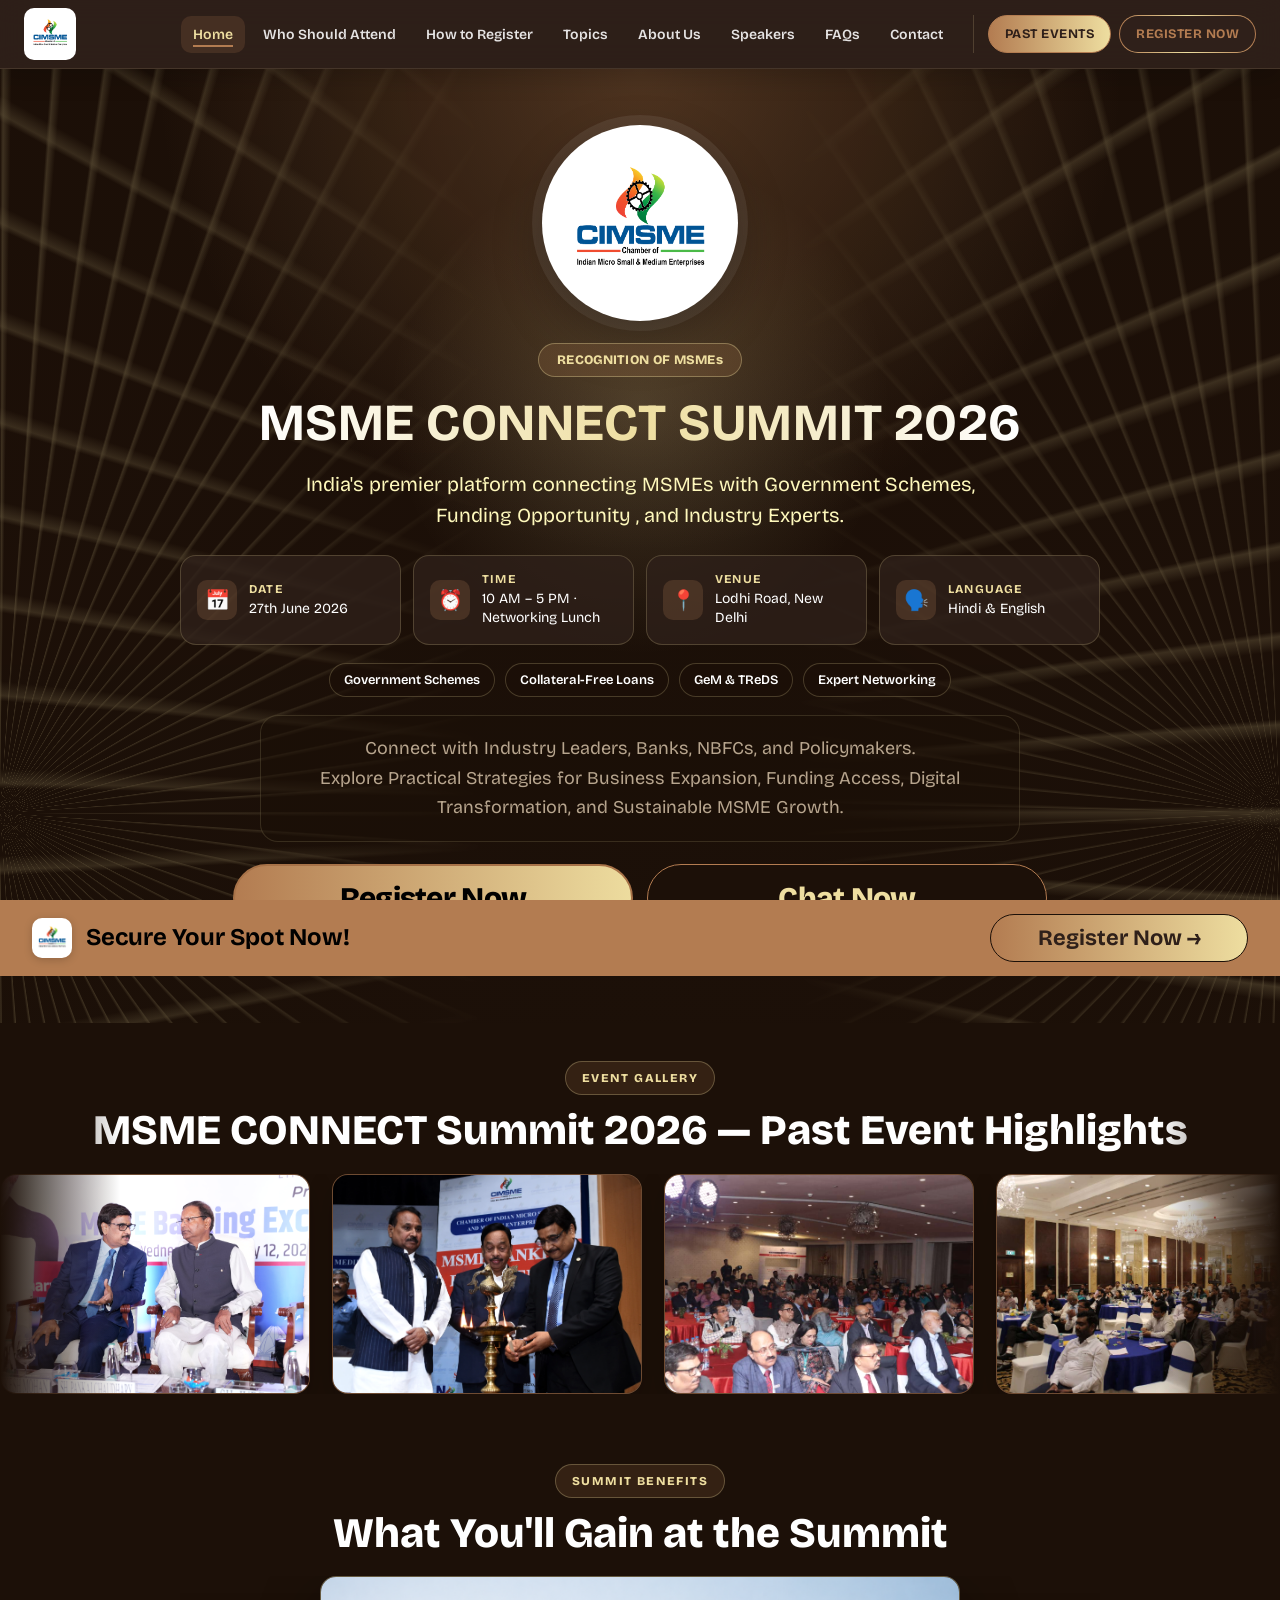
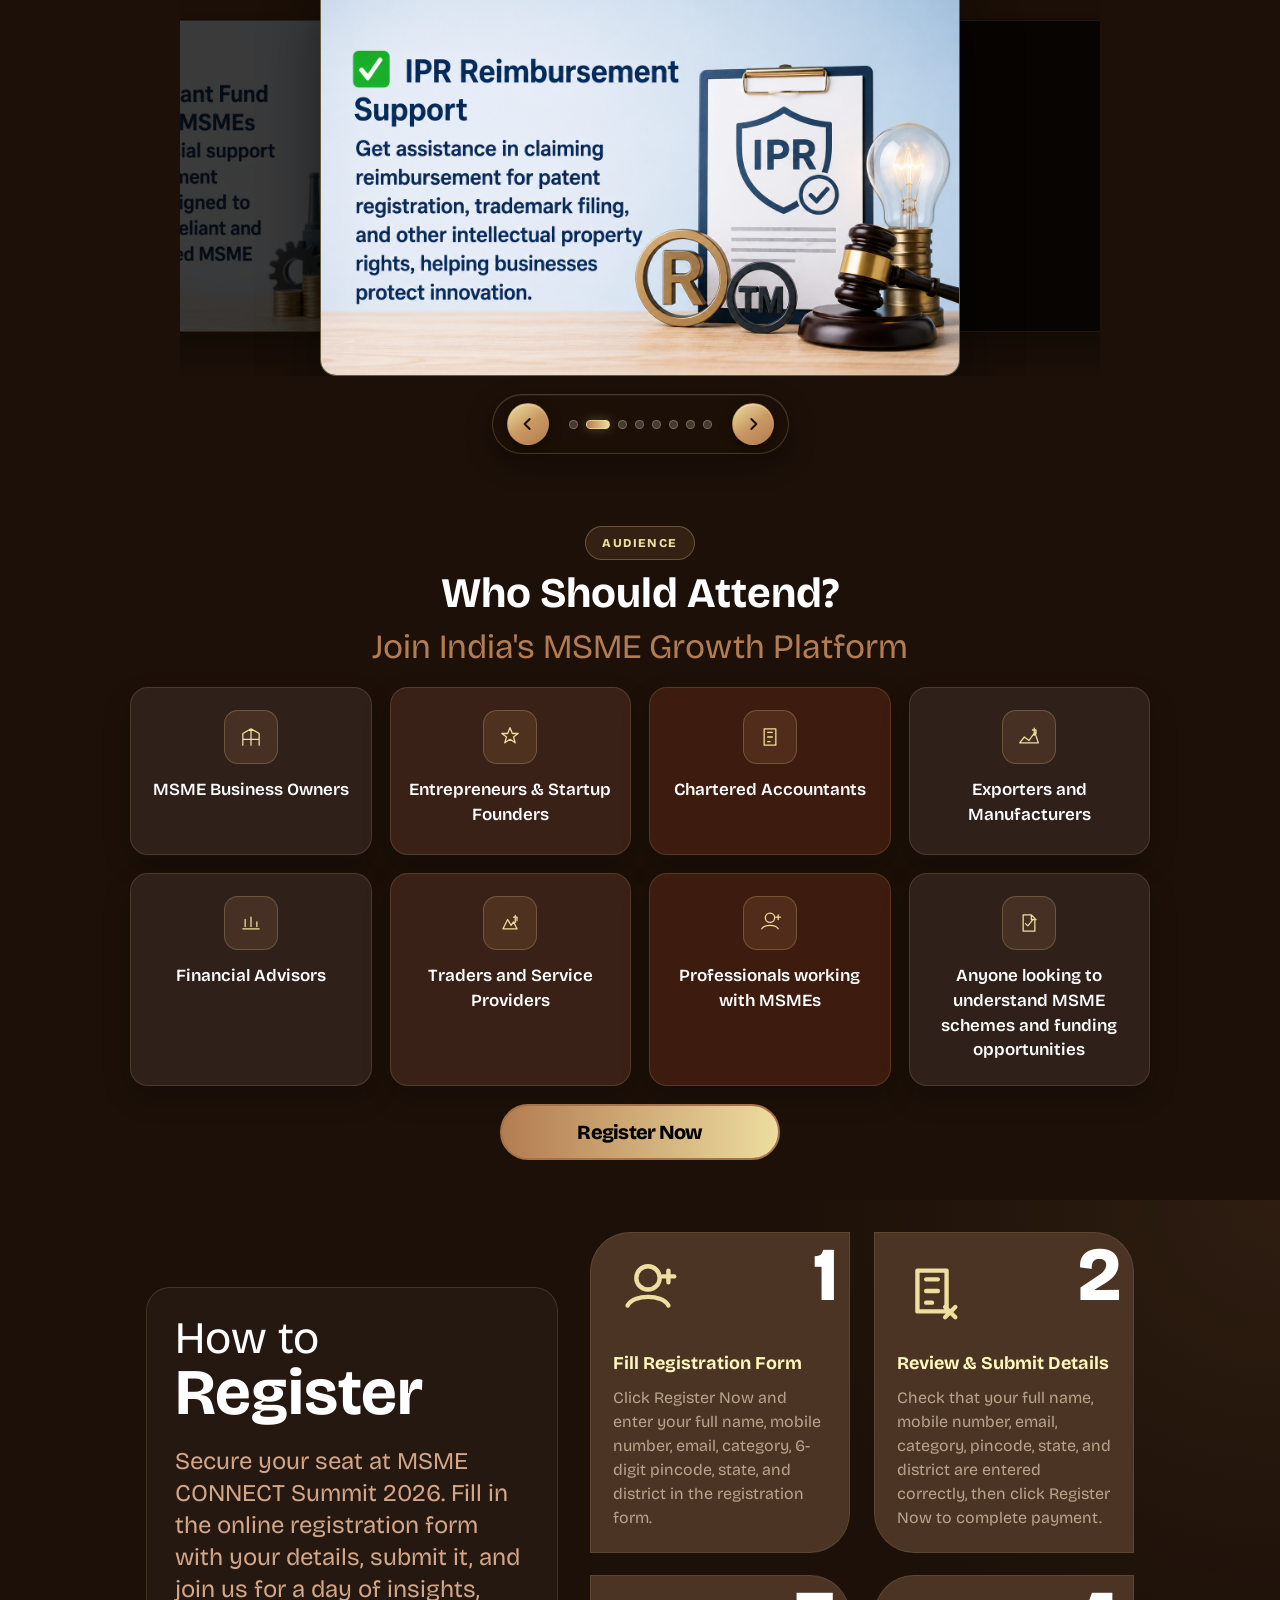
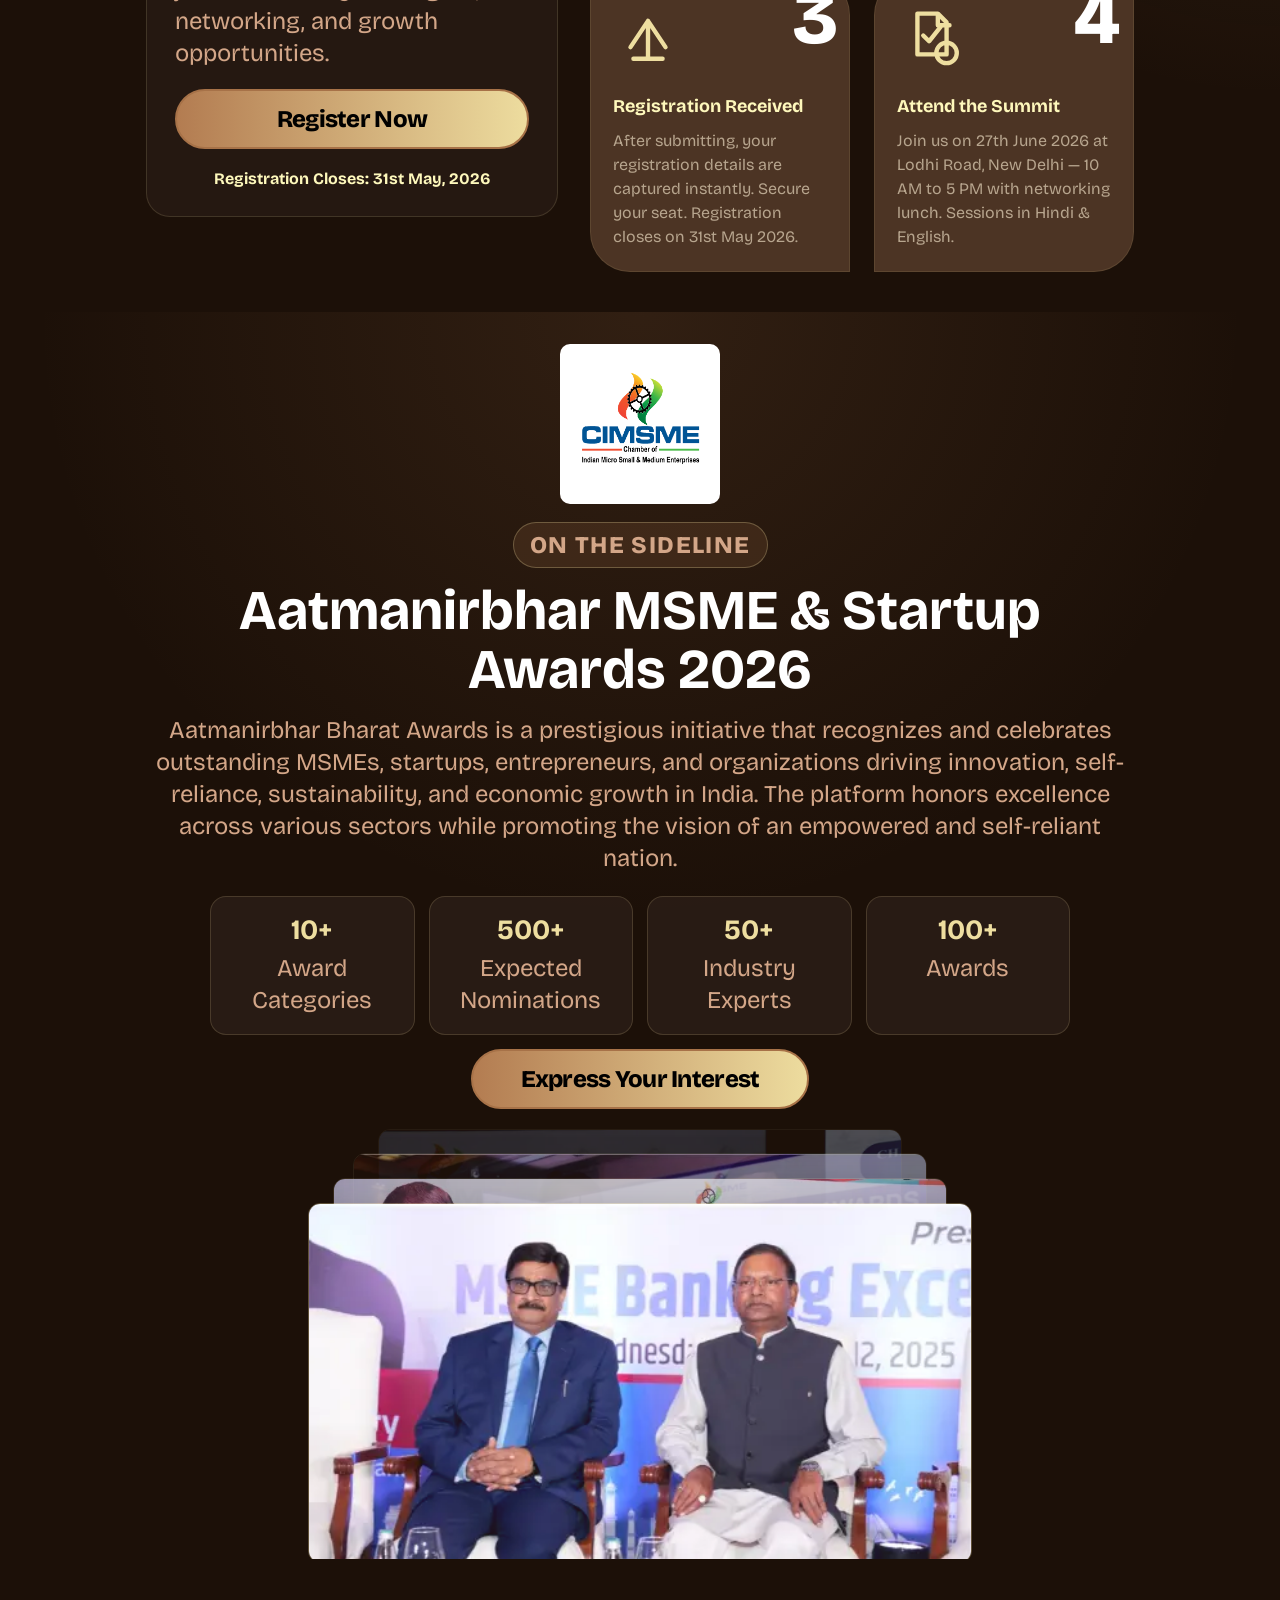
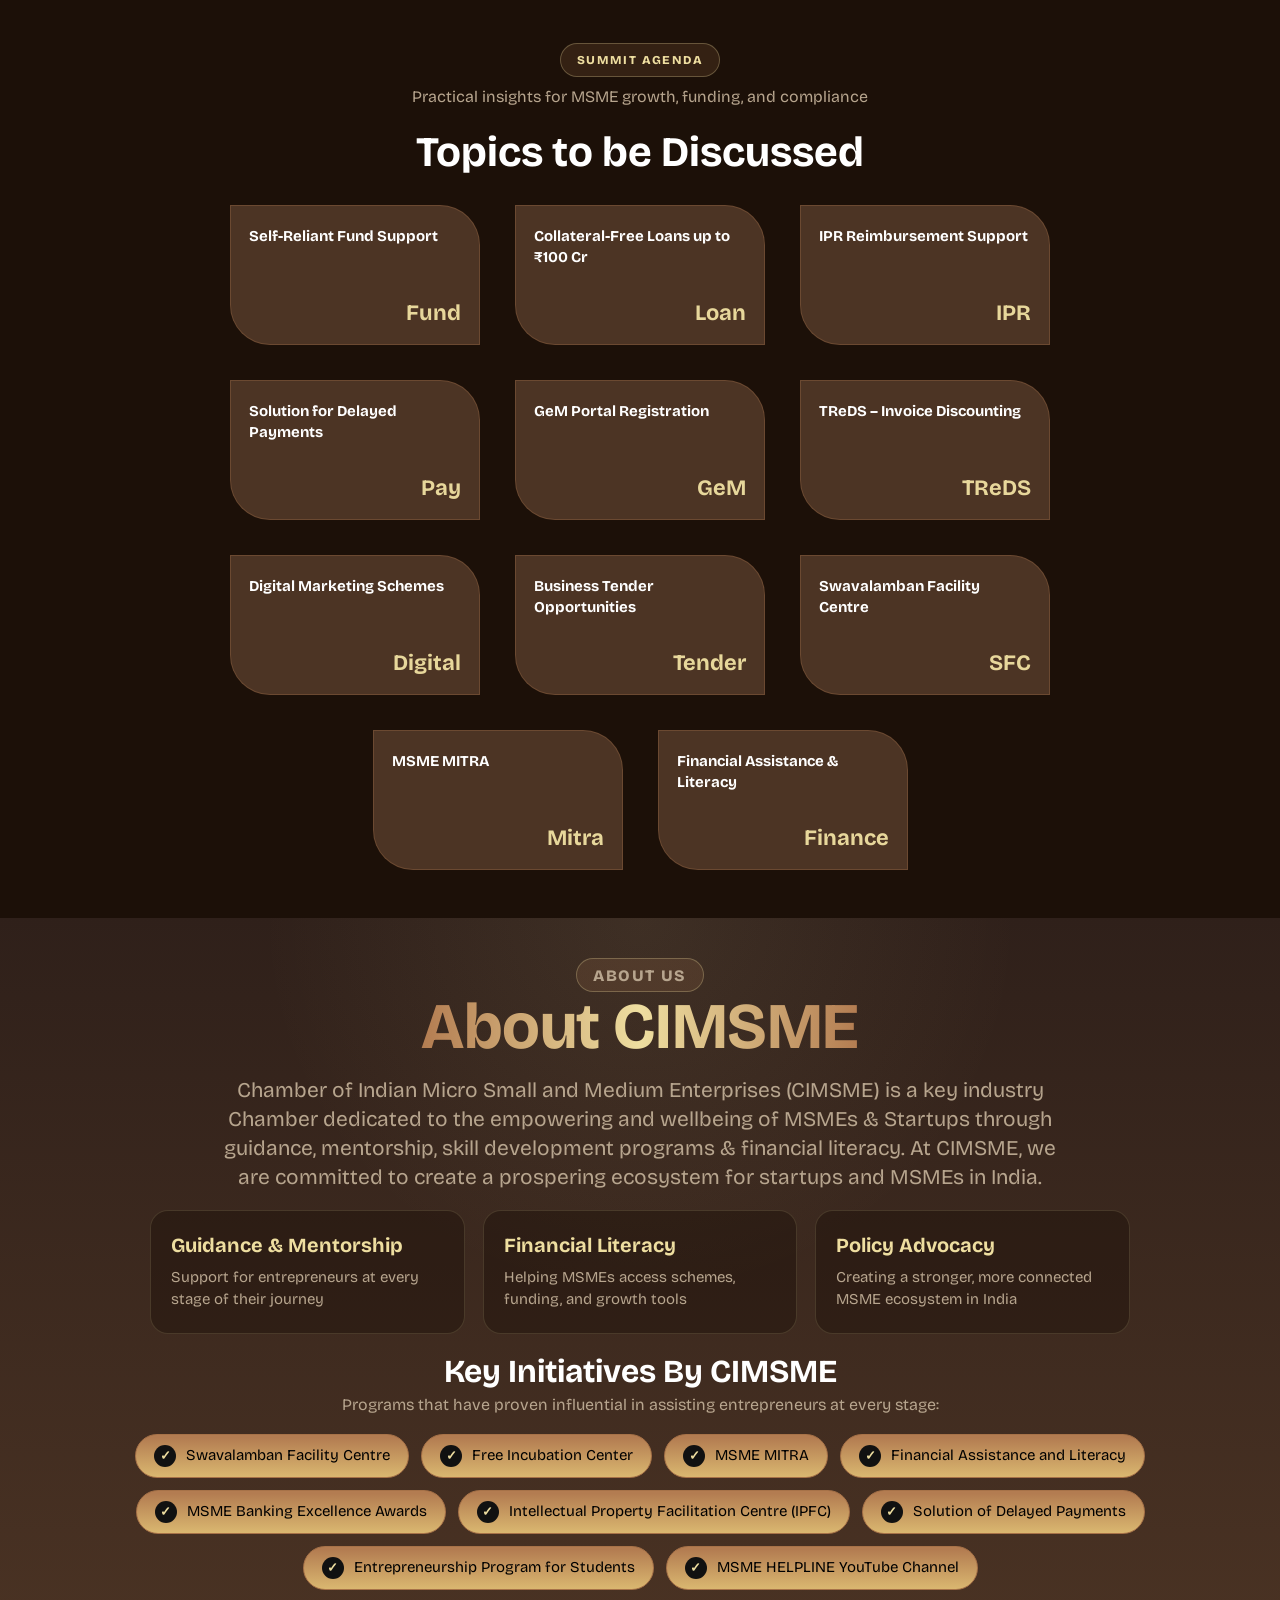
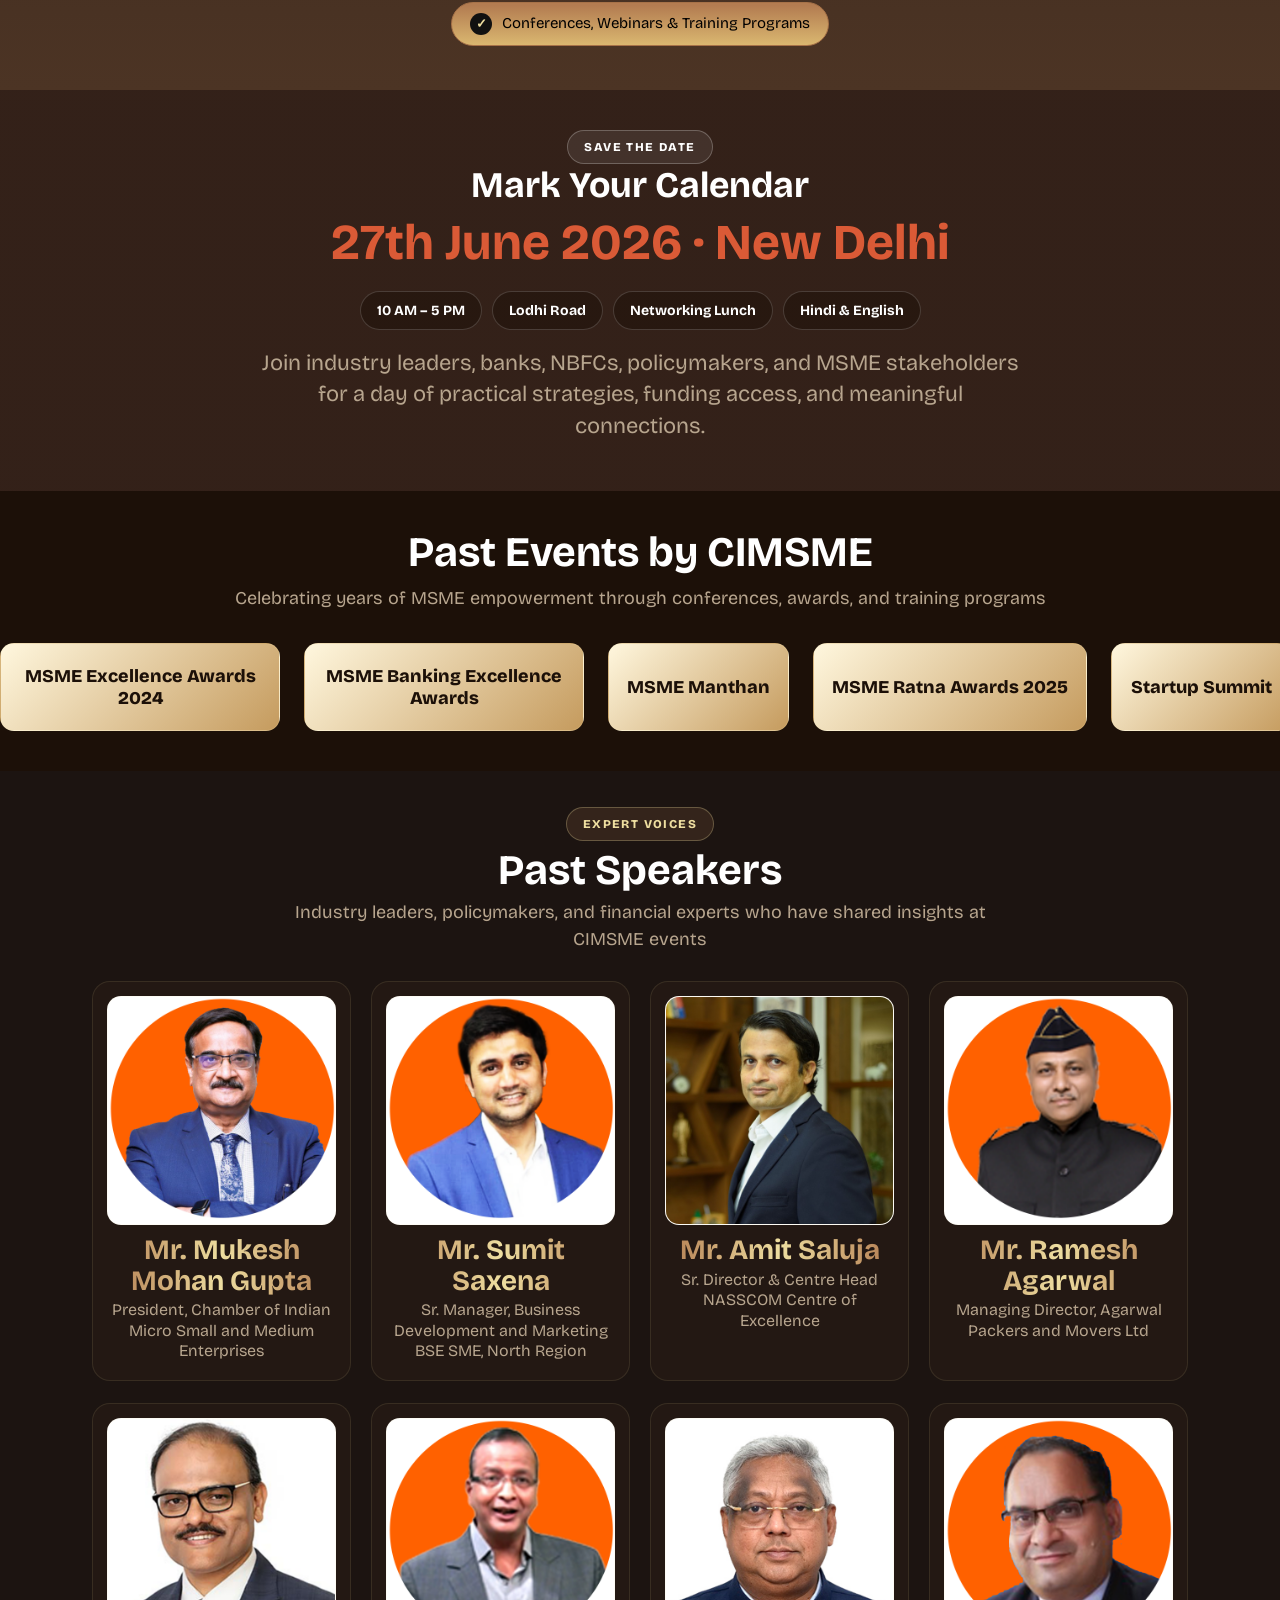
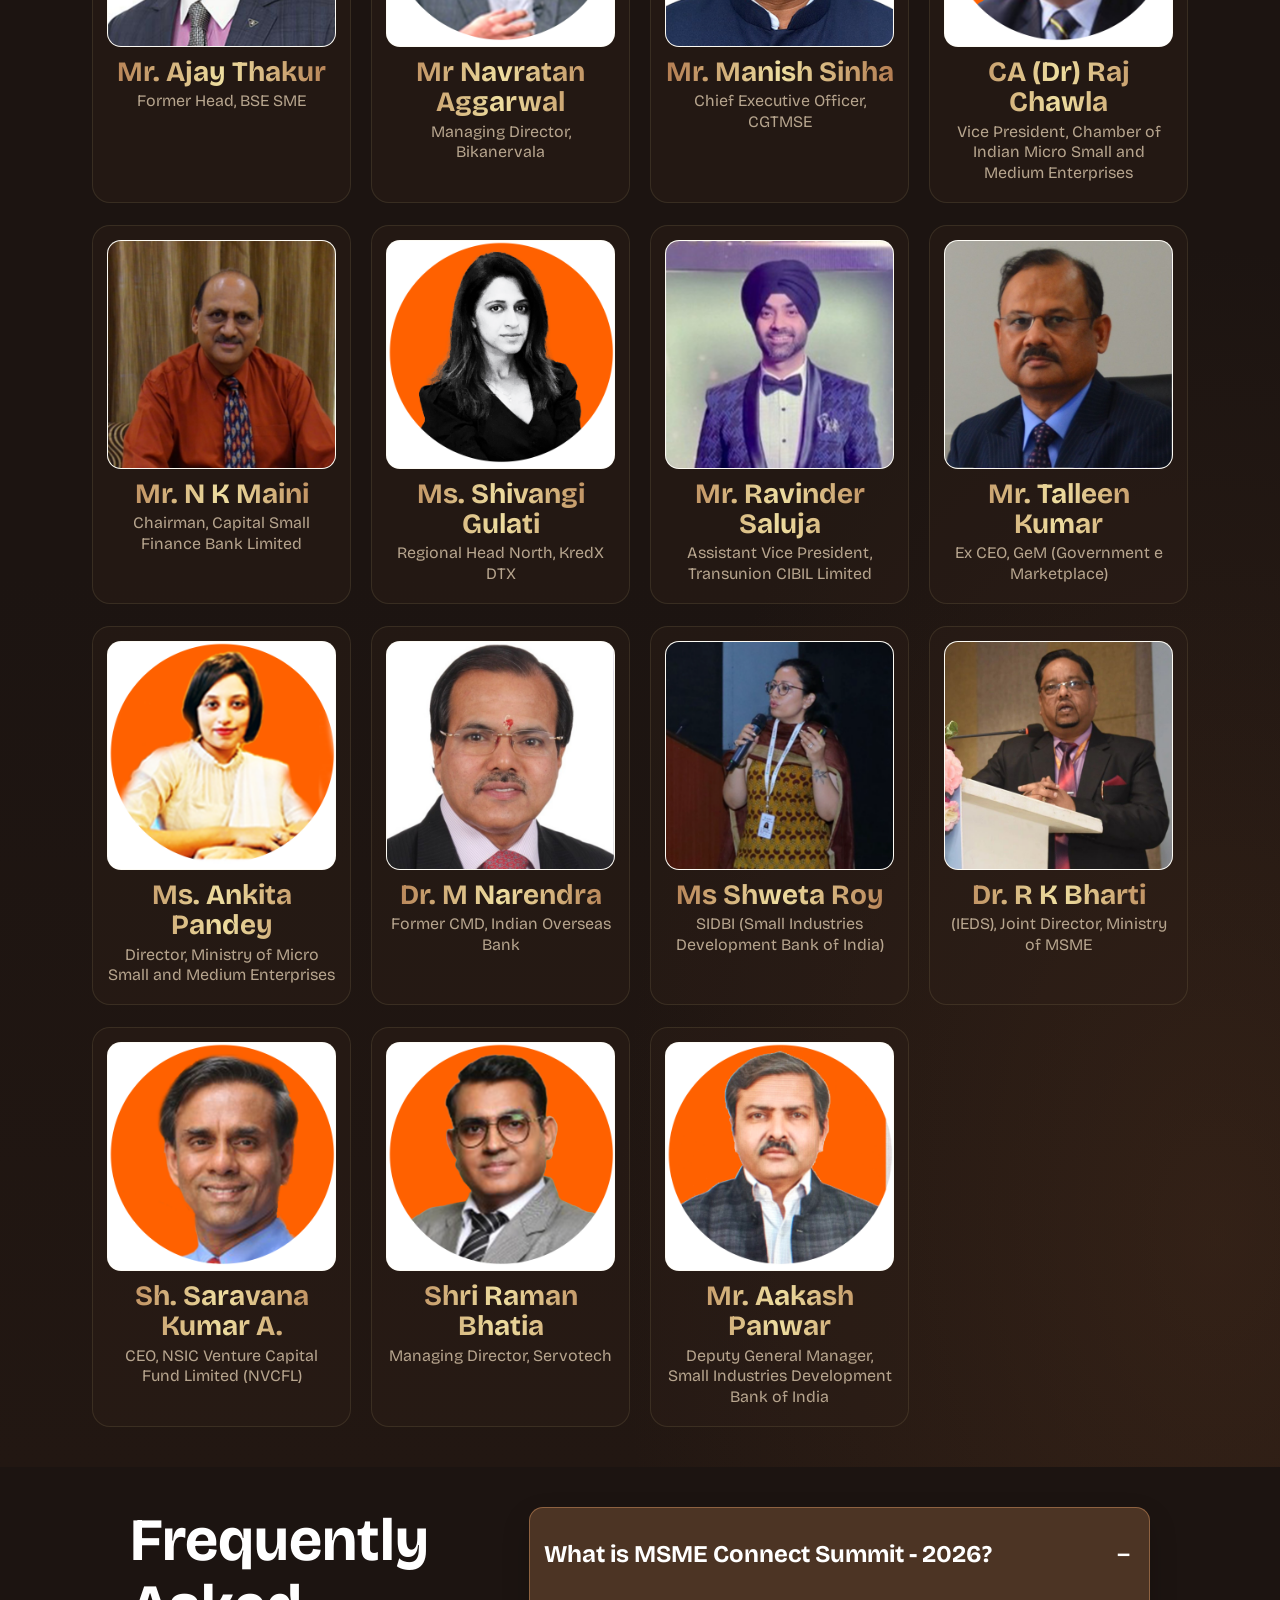
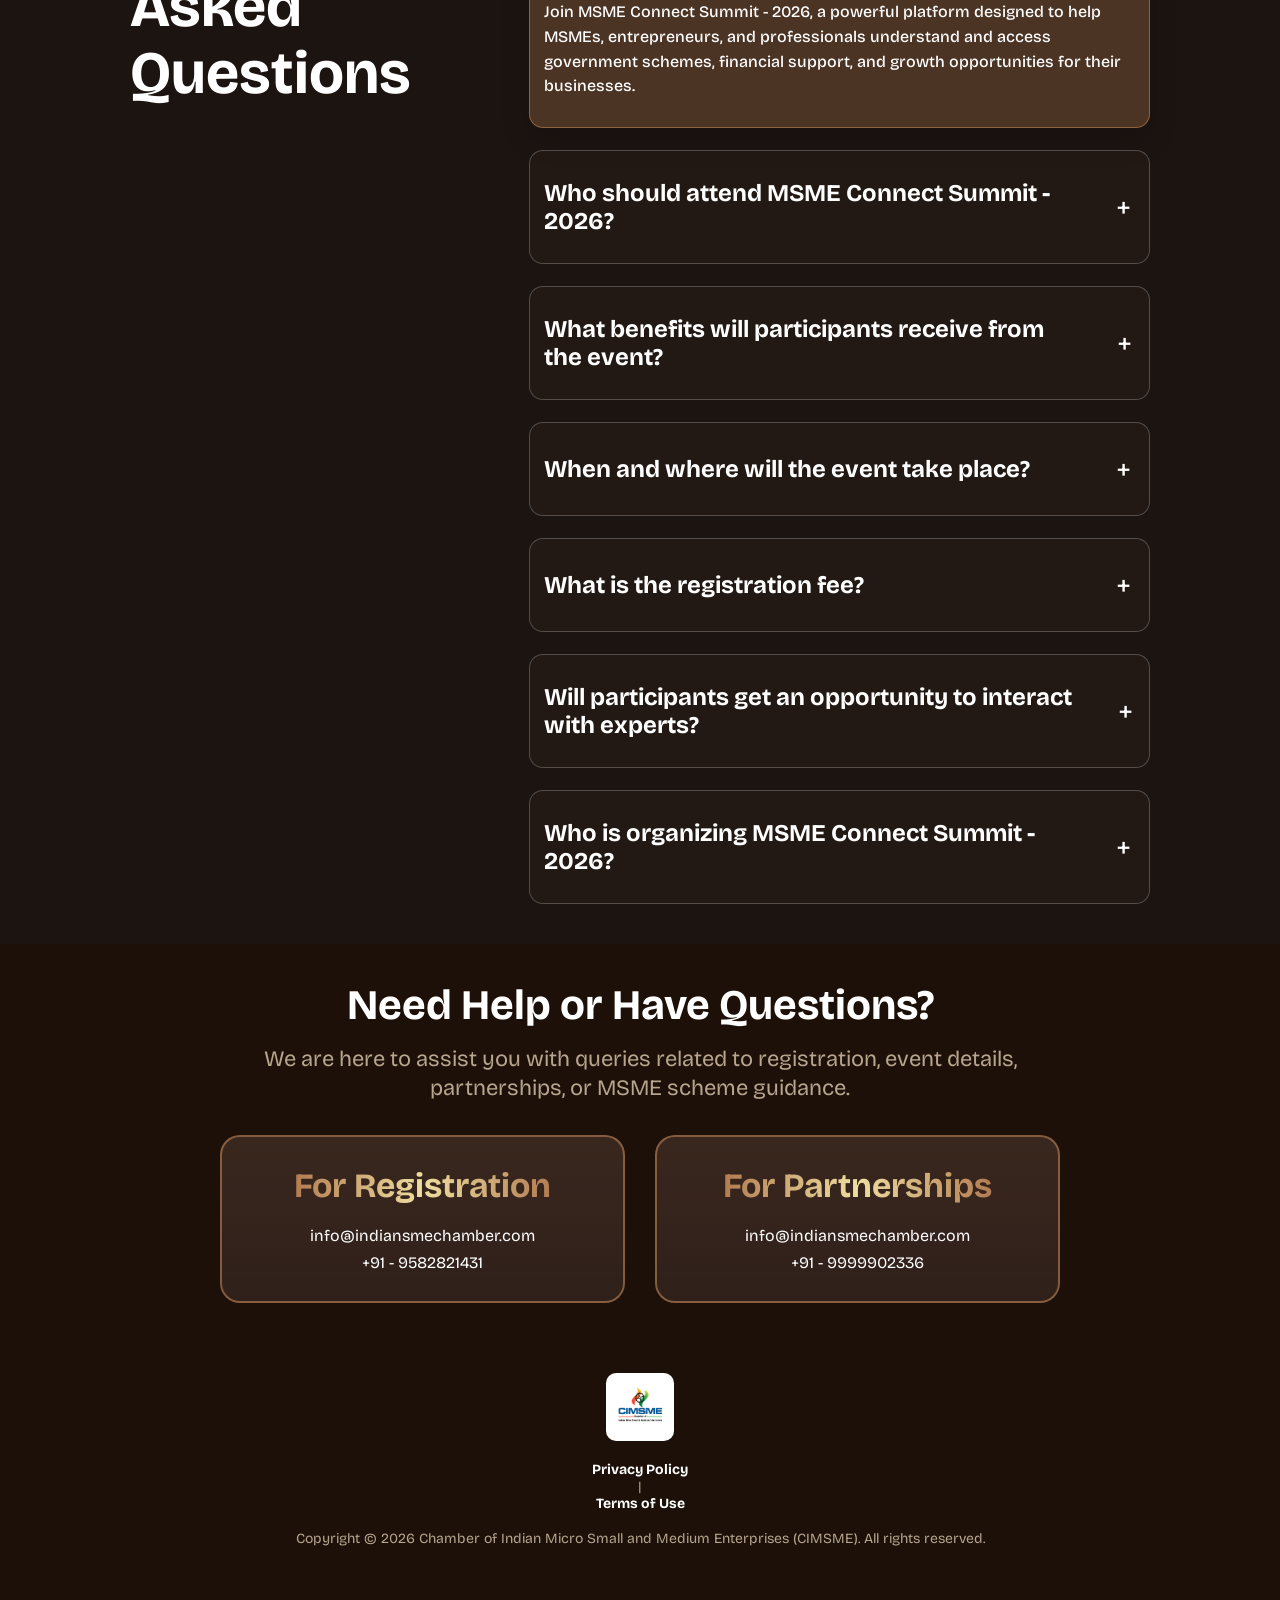
==== index.html @ b37664a3 "Initial commit" ====
<!doctype html>
<html lang="en">
  <head>
    <meta charset="UTF-8" />
    <meta name="viewport" content="width=device-width, initial-scale=1.0, viewport-fit=cover" />
    <title>MSME CONNECT Summit 2026</title>
    <meta
      name="description"
      content="Join MSME CONNECT Summit 2026 — a platform empowering MSMEs, entrepreneurs, and professionals with government schemes, financial opportunities, and business growth solutions."
    />
    <link rel="preconnect" href="https://fonts.googleapis.com" />
    <link rel="preconnect" href="https://fonts.gstatic.com" crossorigin />
    <link
      href="https://fonts.googleapis.com/css2?family=Bricolage+Grotesque:opsz,wght@12..96,200..800&display=swap"
      rel="stylesheet"
    />
    <link rel="stylesheet" href="styles.css" />
    <link rel="icon" href="images/logo.png" type="image/png" />
  </head>
  <body>
    <h1 class="sr-only">MSME CONNECT Summit 2026</h1>

    <nav class="site-nav" aria-label="Primary navigation">
      <div class="nav-inner">
        <a class="nav-brand" href="#home" aria-label="CIMSME home">
          <img src="images/logo.png" alt="CIMSME" class="site-logo site-logo--nav" width="140" height="48" />
          
        </a>

        <div class="nav-right">
          <div class="nav-links" aria-label="Page sections">
            <a class="nav-link active" href="#home">Home</a>
            <a class="nav-link" href="#nominate-now">Who Should Attend</a>
            <a class="nav-link" href="#how-to-nominate">How to Register</a>
            <a class="nav-link" href="#award-categories">Topics</a>
            <a class="nav-link" href="#evaluation-process">About Us</a>
            <a class="nav-link" href="#speakers">Speakers</a>
            <a class="nav-link" href="#faqs">FAQs</a>
            <a class="nav-link" href="#contact">Contact</a>
          </div>

          <div class="nav-actions">
            <a class="nav-pill nav-pill-filled" href="#event-gallery">Past Events</a>
            <button class="nav-pill nav-pill-outline" data-modal="nomination">Register Now</button>
          </div>
        </div>

        <button class="menu-toggle" type="button" aria-label="Open menu" aria-expanded="false" aria-controls="mobile-panel">
          <span></span>
          <span></span>
          <span></span>
        </button>
      </div>
    </nav>

    <div class="nav-overlay" id="nav-overlay" aria-hidden="true"></div>

    <aside class="mobile-panel" id="mobile-panel" aria-hidden="true" aria-label="Mobile navigation">
      <div class="mobile-panel-head">
        <span class="mobile-panel-title">Menu</span>
        <button class="mobile-panel-close" type="button" aria-label="Close menu">×</button>
      </div>
      <div class="mobile-panel-links">
        <a class="nav-link active" href="#home">Home</a>
        <a class="nav-link" href="#nominate-now">Who Should Attend</a>
        <a class="nav-link" href="#how-to-nominate">How to Register</a>
        <a class="nav-link" href="#award-categories">Topics</a>
        <a class="nav-link" href="#evaluation-process">About Us</a>
        <a class="nav-link" href="#speakers">Speakers</a>
        <a class="nav-link" href="#faqs">FAQs</a>
        <a class="nav-link" href="#contact">Contact</a>
      </div>
      <div class="mobile-panel-actions">
        <a class="nav-pill nav-pill-filled" href="#event-gallery">Past Events</a>
        <button class="nav-pill nav-pill-outline" type="button" data-modal="nomination">Register Now</button>
      </div>
    </aside>

    <main>
      <section class="hero section-anchor" id="home">
        <div class="hero-bg" aria-hidden="true"></div>
        <div class="hero-rays" aria-hidden="true"></div>
        <div class="hero-glow" aria-hidden="true"></div>

        <div class="hero-inner">
          <div class="hero-logo-wrap">
            <div class="hero-logo-circle">
              <img
                src="images/logo.png"
                alt="CIMSME - Chamber of Indian Micro Small and Medium Enterprises"
                class="site-logo site-logo--hero"
                width="160"
                height="160"
              />
            </div>
          </div>

          <span class="hero-badge">RECOGNITION OF MSMEs</span>
          <h2 class="hero-title">MSME CONNECT Summit 2026</h2>
          <p class="hero-subtitle">
            India's premier platform connecting MSMEs with Government Schemes, Funding Opportunity , and Industry Experts.
          </p>

          <div class="hero-meta-grid">
            <article class="hero-meta-card" tabindex="0">
              <span class="meta-icon" aria-hidden="true">📅</span>
              <div>
                <strong>Date</strong>
                <span>27th June 2026</span>
              </div>
            </article>
            <article class="hero-meta-card" tabindex="0">
              <span class="meta-icon" aria-hidden="true">⏰</span>
              <div>
                <strong>Time</strong>
                <span>10 AM – 5 PM · Networking Lunch</span>
              </div>
            </article>
            <article class="hero-meta-card" tabindex="0">
              <span class="meta-icon" aria-hidden="true">📍</span>
              <div>
                <strong>Venue</strong>
                <span>Lodhi Road, New Delhi</span>
              </div>
            </article>
            <article class="hero-meta-card" tabindex="0">
              <span class="meta-icon" aria-hidden="true">🗣️</span>
              <div>
                <strong>Language</strong>
                <span>Hindi &amp; English</span>
              </div>
            </article>
          </div>

          <div class="hero-highlights" aria-label="Summit highlights">
            <span>Government Schemes</span>
            <span>Collateral-Free Loans</span>
            <span>GeM &amp; TReDS</span>
            <span>Expert Networking</span>
          </div>

          <div class="hero-copy reveal">
            <p>
              Connect with Industry Leaders, Banks, NBFCs, and Policymakers. 
              <br />
              Explore Practical Strategies for Business Expansion, Funding Access, Digital Transformation, and Sustainable MSME Growth.
            </p>
          </div>

          <div class="hero-actions">
            <button class="btn btn-primary btn-large" data-modal="nomination">Register Now</button>
            <a
              class="btn btn-secondary btn-large"
              href="https://wa.me/919582821431?text=Hello%2C%20I%20am%20interested%20in%20MSME%20CONNECT%20Summit%202026.%20Please%20share%20registration%20and%20event%20details%20with%20me."
              target="_blank"
              rel="noopener noreferrer"
            > Chat Now</a>
          </div>

          <p class="hero-fee-note">Registration Closes <strong>31st May 2026</strong></p>
        </div>
      </section>
      <section class="photo-section section-anchor" id="event-gallery" aria-labelledby="photos-title">
        <div class="section-intro">
          <span class="section-badge">Event Gallery</span>
          <h2 id="photos-title" class="section-title">MSME CONNECT Summit 2026 — Past Event Highlights</h2>
        </div>
        <div class="photo-marquee" aria-label="Event photo gallery">
          <div class="photo-track">
            <figure>
              <img src="images/Past-Event1.jpg" alt="CIMSME past event highlight 1" loading="lazy" decoding="async" />
            </figure>
            <figure>
              <img src="images/Past-Event2.jpg" alt="CIMSME past event highlight 2" loading="lazy" decoding="async" />
            </figure>
            <figure>
              <img src="images/Past-Event4.png" alt="CIMSME past event highlight 4" loading="lazy" decoding="async" />
            </figure>
            <figure>
              <img src="images/Past-Event5.png" alt="CIMSME past event highlight 5" loading="lazy" decoding="async" />
            </figure>
            <figure>
              <img src="images/Past-Event6.png" alt="CIMSME past event highlight 6" loading="lazy" decoding="async" />
            </figure>
            <figure>
              <img src="images/Past-Event7.png" alt="CIMSME past event highlight 7" loading="lazy" decoding="async" />
            </figure>
            <figure>
              <img src="images/Past-Event8.png" alt="CIMSME past event highlight 8" loading="lazy" decoding="async" />
            </figure>
            <figure>
              <img src="images/Past-Event9.png" alt="CIMSME past event highlight 9" loading="lazy" decoding="async" />
            </figure>
            <figure>
              <img src="images/Past-Event10.jfif" alt="CIMSME past event highlight 10" loading="lazy" decoding="async" />
            </figure>
            <figure>
              <img src="images/Past-Event11.png" alt="CIMSME past event highlight 11" loading="lazy" decoding="async" />
            </figure>
            <figure>
              <img src="images/Past-Event12.png" alt="CIMSME past event highlight 12" loading="lazy" decoding="async" />
            </figure>
            <figure>
              <img src="images/Past-Event13.png" alt="CIMSME past event highlight 13" loading="lazy" decoding="async" />
            </figure>
            <figure>
              <img src="images/Past-Event14.png" alt="CIMSME past event highlight 14" loading="lazy" decoding="async" />
            </figure>
            <figure>
              <img src="images/Past-Event15.png" alt="CIMSME past event highlight 15" loading="lazy" decoding="async" />
            </figure>
            <figure>
              <img src="images/Past-Event16.jpg" alt="CIMSME past event highlight 16" loading="lazy" decoding="async" />
            </figure>
          </div>
          <div class="photo-track" aria-hidden="true">
            <figure>
              <img src="images/Past-Event1.jpg" alt="" loading="lazy" decoding="async" />
            </figure>
            <figure>
              <img src="images/Past-Event2.jpg" alt="" loading="lazy" decoding="async" />
            </figure>
            <figure>
              <img src="images/Past-Event4.png" alt="" loading="lazy" decoding="async" />
            </figure>
            <figure>
              <img src="images/Past-Event5.png" alt="" loading="lazy" decoding="async" />
            </figure>
            <figure>
              <img src="images/Past-Event6.png" alt="" loading="lazy" decoding="async" />
            </figure>
            <figure>
              <img src="images/Past-Event7.png" alt="" loading="lazy" decoding="async" />
            </figure>
            <figure>
              <img src="images/Past-Event8.png" alt="" loading="lazy" decoding="async" />
            </figure>
            <figure>
              <img src="images/Past-Event9.png" alt="" loading="lazy" decoding="async" />
            </figure>
            <figure>
              <img src="images/Past-Event10.jfif" alt="" loading="lazy" decoding="async" />
            </figure>
            <figure>
              <img src="images/Past-Event11.png" alt="" loading="lazy" decoding="async" />
            </figure>
            <figure>
              <img src="images/Past-Event12.png" alt="" loading="lazy" decoding="async" />
            </figure>
            <figure>
              <img src="images/Past-Event13.png" alt="" loading="lazy" decoding="async" />
            </figure>
            <figure>
              <img src="images/Past-Event14.png" alt="" loading="lazy" decoding="async" />
            </figure>
            <figure>
              <img src="images/Past-Event15.png" alt="" loading="lazy" decoding="async" />
            </figure>
            <figure>
              <img src="images/Past-Event16.jpg" alt="" loading="lazy" decoding="async" />
            </figure>
          </div>
        </div>
      </section>

      <section class="benefits-section" aria-labelledby="videos-title">
        <div class="section-intro">
          <span class="section-badge">Summit Benefits</span>
          <h2 id="videos-title" class="section-title">What You'll Gain at the Summit</h2>
        </div>

        <div
          class="benefits-slider"
          data-benefits-slider
          data-autoplay="2500"
          data-duration="900"
        >
          <div class="benefits-slider-viewport">
            <div class="benefits-slider-track" data-slider-track>
              <article class="benefits-slide is-active">
                <img src="images/Slider-1.png" alt="MSME Connect Summit highlight 1" width="480" height="360" loading="eager" decoding="async" />
              </article>
              <article class="benefits-slide">
                <img src="images/Slider-2.png" alt="MSME Connect Summit highlight 2" width="480" height="360" loading="lazy" decoding="async" />
              </article>
              <article class="benefits-slide">
                <img src="images/Slider-3.png" alt="MSME Connect Summit highlight 3" width="480" height="360" loading="lazy" decoding="async" />
              </article>
              <article class="benefits-slide">
                <img src="images/Slider-4.png" alt="MSME Connect Summit highlight 4" width="480" height="360" loading="lazy" decoding="async" />
              </article>
              <article class="benefits-slide">
                <img src="images/Slider-5.png" alt="MSME Connect Summit highlight 5" width="480" height="360" loading="lazy" decoding="async" />
              </article>
              <article class="benefits-slide">
                <img src="images/Slider-6.png" alt="MSME Connect Summit highlight 6" width="480" height="360" loading="lazy" decoding="async" />
              </article>
              <article class="benefits-slide">
                <img src="images/Slider-7.png" alt="MSME Connect Summit highlight 7" width="480" height="360" loading="lazy" decoding="async" />
              </article>
              <article class="benefits-slide">
                <img src="images/Slider-8.png" alt="MSME Connect Summit highlight 8" width="480" height="360" loading="lazy" decoding="async" />
              </article>
            </div>
          </div>

          <p class="benefits-slider-status sr-only" data-slider-status aria-live="polite">
            Showing slide 1 of 8
          </p>

          <div class="carousel-controls benefits-slider-controls">
            <button class="circle-control benefits-slider-arrow" type="button" data-benefits-prev aria-label="Previous slide">
              <svg viewBox="0 0 24 24" aria-hidden="true"><path d="M14 6l-6 6 6 6" fill="none" stroke="currentColor" stroke-width="2.4" stroke-linecap="round" stroke-linejoin="round"/></svg>
            </button>
            <div class="dots benefits-slider-dots" data-benefits-dots aria-label="Slide navigation"></div>
            <button class="circle-control benefits-slider-arrow" type="button" data-benefits-next aria-label="Next slide">
              <svg viewBox="0 0 24 24" aria-hidden="true"><path d="M10 6l6 6-6 6" fill="none" stroke="currentColor" stroke-width="2.4" stroke-linecap="round" stroke-linejoin="round"/></svg>
            </button>
          </div>
        </div>
      </section>

      <section class="track-section section-anchor reveal-on-scroll" id="nominate-now">
        <div class="section-heading-block">
          <span class="section-badge">Audience</span>
          <h2>Who Should Attend?</h2>
          <p>Join India's MSME Growth Platform</p>
        </div>
        <div class="audience-grid">
          <article class="audience-card">
            <span class="audience-icon" aria-hidden="true">
              <svg viewBox="0 0 48 48"><path d="M10 38V18l14-8 14 8v20M10 28h28M24 10v28" /></svg>
            </span>
            <h3>MSME Business Owners</h3>
          </article>
          <article class="audience-card">
            <span class="audience-icon" aria-hidden="true">
              <svg viewBox="0 0 48 48"><path d="M24 8l4 10h10l-8 6 3 10-9-6-9 6 3-10-8-6h10z" /></svg>
            </span>
            <h3>Entrepreneurs &amp; Startup Founders</h3>
          </article>
          <article class="audience-card">
            <span class="audience-icon" aria-hidden="true">
              <svg viewBox="0 0 48 48"><path d="M14 10h20v28H14zM20 16h8M20 24h8M20 32h4" /></svg>
            </span>
            <h3>Chartered Accountants</h3>
          </article>
          <article class="audience-card">
            <span class="audience-icon" aria-hidden="true">
              <svg viewBox="0 0 48 48"><path d="M8 34l8-10 8 6 10-14 6 18H8zM30 12h6v6M33 9v12" /></svg>
            </span>
            <h3>Exporters and Manufacturers</h3>
          </article>
          <article class="audience-card">
            <span class="audience-icon" aria-hidden="true">
              <svg viewBox="0 0 48 48"><path d="M10 34h28M14 30V18M24 30V14M34 30V22" /></svg>
            </span>
            <h3>Financial Advisors</h3>
          </article>
          <article class="audience-card">
            <span class="audience-icon" aria-hidden="true">
              <svg viewBox="0 0 48 48"><path d="M12 34l8-16 6 10 4-6 6 12H12zM30 14h6v6M33 11v12" /></svg>
            </span>
            <h3>Traders and Service Providers</h3>
          </article>
          <article class="audience-card">
            <span class="audience-icon" aria-hidden="true">
              <svg viewBox="0 0 48 48"><path d="M10 34c4-8 24-8 28 0M24 23a8 8 0 100-16 8 8 0 000 16M34 14h8M38 10v8" /></svg>
            </span>
            <h3>Professionals working with MSMEs</h3>
          </article>
          <article class="audience-card">
            <span class="audience-icon" aria-hidden="true">
              <svg viewBox="0 0 48 48"><path d="M14 10h14l6 6v22H14zM28 10v8h8M18 25l4 4 8-10" /></svg>
            </span>
            <h3>Anyone looking to understand MSME schemes and funding opportunities</h3>
          </article>
        </div>
        <div class="audience-cta">
          <button class="btn btn-primary" data-modal="nomination">Register Now</button>
        </div>
      </section>

      <section class="nominate-section section-anchor reveal-on-scroll" id="how-to-nominate">
        <div class="nominate-copy">
          <h2><span>How to</span> Register</h2>
          <p>
            Secure your seat at MSME CONNECT Summit 2026. Fill in the online registration form with your details, submit it, and join us for a day of insights, networking, and growth opportunities.
          </p>
          <button class="btn btn-primary" data-modal="nomination">Register Now</button>
          <strong>Registration Closes: 31st May, 2026 </strong>
        </div>

        <div class="step-grid">
          <article class="step-card">
            <span class="step-number">1</span>
            <div class="line-icon" aria-hidden="true">
              <svg viewBox="0 0 48 48"><path d="M10 34c4-8 24-8 28 0M24 23a8 8 0 100-16 8 8 0 000 16M34 14h8M38 10v8" /></svg>
            </div>
            <h3>Fill Registration Form</h3>
            <p>Click Register Now and enter your full name, mobile number, email, category, 6-digit pincode, state, and district in the registration form.</p>
          </article>
          <article class="step-card">
            <span class="step-number">2</span>
            <div class="line-icon" aria-hidden="true">
              <svg viewBox="0 0 48 48"><path d="M14 10h20v28H14zM20 16h8M20 24h8M20 32h4M33 35l7 7M40 35l-7 7" /></svg>
            </div>
            <h3>Review &amp; Submit Details</h3>
            <p>Check that your full name, mobile number, email, category, pincode, state, and district are entered correctly, then click Register Now to complete payment.</p>
          </article>
          <article class="step-card">
            <span class="step-number">3</span>
            <div class="line-icon" aria-hidden="true">
              <svg viewBox="0 0 48 48"><path d="M12 33l12-18 12 18M24 15v26M14 41h20" /></svg>
            </div>
            <h3>Registration Received</h3>
            <p>After submitting, your registration details are captured instantly. Secure your seat. Registration closes on 31st May 2026.</p>
          </article>
          <article class="step-card">
            <span class="step-number">4</span>
            <div class="line-icon" aria-hidden="true">
              <svg viewBox="0 0 48 48"><path d="M14 10h14l6 6v22H14zM28 10v8h8M18 25l4 4 8-10M34 30a7 7 0 110 14 7 7 0 010-14" /></svg>
            </div>
            <h3>Attend the Summit</h3>
            <p>Join us on 27th June 2026 at Lodhi Road, New Delhi — 10 AM to 5 PM with networking lunch. Sessions in Hindi &amp; English.</p>
          </article>
        </div>
      </section>

      <section class="spotlight-section reveal-on-scroll">
        <div class="spotlight-copy">
          <img src="images/logo.png" alt="CIMSME" class="site-logo site-logo--about" width="180" height="180" />
          <span class="section-badge">On The Sideline</span>         
          <h2>Aatmanirbhar MSME & Startup Awards 2026</h2>
          <span>
            Aatmanirbhar Bharat Awards is a prestigious initiative that recognizes and celebrates outstanding MSMEs, 
            startups, entrepreneurs, and organizations driving innovation, self-reliance, sustainability, and economic growth in India. 
            The platform honors excellence across various sectors while promoting the vision of an empowered and self-reliant nation.
          </span>
          <div class="about-stats">
            <article>
              <strong>10+</strong>

              <span>Award Categories</span>
            </article>
            <article>
              <strong>500+</strong>
              <span>Expected Nominations</span>
            </article>
            <article>
              <strong>50+</strong>
              <span>Industry Experts</span>
            </article>
            <article>
              <strong>100+</strong>
              <span>Awards</span>
            </article>
          </div>
          <a
            href="https://aatmanirbharbharatawards.indiansmechamber.com/#apply"
            class="btn btn-primary"
            target="_blank"
            rel="noopener noreferrer"
          >Express Your Interest</a>
        </div>
        <div
          class="profile-stack"
          data-spotlight-gallery
          data-autoplay="2800"
          role="region"
          aria-label="Aatmanirbhar awards photo gallery"
        >
          <img class="profile-card spotlight-gallery-slide" src="images/hero-img2.webp" alt="Aatmanirbhar MSME and Startup Awards highlight 1" width="664" height="360" loading="eager" decoding="async" fetchpriority="high" />
          <img class="profile-card spotlight-gallery-slide" src="images/hero-img4.webp" alt="Aatmanirbhar MSME and Startup Awards highlight 2" width="664" height="360" loading="lazy" decoding="async" />
          <img class="profile-card spotlight-gallery-slide" src="images/hero-img5.webp" alt="Aatmanirbhar MSME and Startup Awards highlight 3" width="664" height="360" loading="lazy" decoding="async" />
          <img class="profile-card spotlight-gallery-slide" src="images/hero-img6.webp" alt="Aatmanirbhar MSME and Startup Awards highlight 4" width="664" height="360" loading="lazy" decoding="async" />
          <img class="profile-card spotlight-gallery-slide" src="images/hero-img7.webp" alt="Aatmanirbhar MSME and Startup Awards highlight 5" width="664" height="360" loading="lazy" decoding="async" />
          <img class="profile-card spotlight-gallery-slide" src="images/hero-img79.webp" alt="Aatmanirbhar MSME and Startup Awards highlight 6" width="664" height="360" loading="lazy" decoding="async" />
          <img class="profile-card spotlight-gallery-slide" src="images/hero-img8.webp" alt="Aatmanirbhar MSME and Startup Awards highlight 7" width="664" height="360" loading="lazy" decoding="async" />
        
        </div>
      </section>

      <section class="category-section section-anchor reveal-on-scroll" id="award-categories">
        <div class="category-header">
          <span class="section-badge">Summit Agenda</span>
          <p>Practical insights for MSME growth, funding, and compliance</p>
          <h2>Topics to be Discussed</h2>
        </div>
        <div class="category-grid" aria-label="Summit topics">
          <article class="category-card"><h3>Self-Reliant Fund Support</h3><span>Fund</span></article>
          <article class="category-card"><h3>Collateral-Free Loans up to ₹100 Cr</h3><span>Loan</span></article>
          <article class="category-card"><h3>IPR Reimbursement Support</h3><span>IPR</span></article>
          <article class="category-card"><h3>Solution for Delayed Payments</h3><span>Pay</span></article>
          <article class="category-card"><h3>GeM Portal Registration</h3><span>GeM</span></article>
          <article class="category-card"><h3>TReDS – Invoice Discounting</h3><span>TReDS</span></article>
          <article class="category-card"><h3>Digital Marketing Schemes</h3><span>Digital</span></article>
          <article class="category-card"><h3>Business Tender Opportunities</h3><span>Tender</span></article>
          <article class="category-card"><h3>Swavalamban Facility Centre</h3><span>SFC</span></article>
          <article class="category-card"><h3>MSME MITRA</h3><span>Mitra</span></article>
          <article class="category-card"><h3>Financial Assistance &amp; Literacy</h3><span>Finance</span></article>
        </div>
      </section>

      <section class="evaluation-section section-anchor reveal-on-scroll" id="evaluation-process">
        <span class="section-badge">About Us</span>
        <h2>About CIMSME</h2>
        <p class="about-lead">
          Chamber of Indian Micro Small and Medium Enterprises (CIMSME) is a key industry Chamber dedicated to the empowering and wellbeing of MSMEs &amp; Startups through guidance, mentorship, skill development programs &amp; financial literacy. At CIMSME, we are committed to create a prospering ecosystem for startups and MSMEs in India.
        </p>
        <div class="about-highlight-cards">
          <article>
            <strong>Guidance &amp; Mentorship</strong>
            <span>Support for entrepreneurs at every stage of their journey</span>
          </article>
          <article>
            <strong>Financial Literacy</strong>
            <span>Helping MSMEs access schemes, funding, and growth tools</span>
          </article>
          <article>
            <strong>Policy Advocacy</strong>
            <span>Creating a stronger, more connected MSME ecosystem in India</span>
          </article>
        </div>
        <h3>Key Initiatives By CIMSME</h3>
        <span class="about-subtitle">Programs that have proven influential in assisting entrepreneurs at every stage:</span>
        <div class="criteria-pills">
          <div><b>✓</b> Swavalamban Facility Centre</div>
          <div><b>✓</b> Free Incubation Center</div>
          <div><b>✓</b> MSME MITRA</div>
          <div><b>✓</b> Financial Assistance and Literacy</div>
          <div><b>✓</b> MSME Banking Excellence Awards</div>
          <div><b>✓</b> Intellectual Property Facilitation Centre (IPFC)</div>
          <div><b>✓</b> Solution of Delayed Payments</div>
          <div><b>✓</b> Entrepreneurship Program for Students</div>
          <div><b>✓</b> MSME HELPLINE YouTube Channel</div>
          <div><b>✓</b> Conferences, Webinars &amp; Training Programs</div>
        </div>
      </section>

      <section class="evening-section">
        <div class="evening-bg"></div>
        <span class="section-badge section-badge-light">Save the Date</span>
        <p>Mark Your Calendar</p>
        <h2>27th June 2026 · New Delhi</h2>
        <div class="evening-details">
          <span>10 AM – 5 PM</span>
          <span>Lodhi Road</span>
          <span>Networking Lunch</span>
          <span>Hindi &amp; English</span>
        </div>
        <span class="evening-copy">
          Join industry leaders, banks, NBFCs, policymakers, and MSME stakeholders for a day of practical strategies, funding access, and meaningful connections.
        </span>
      </section>

      <section class="winners-section">
        <h2>Past Events by CIMSME</h2>
        <p>Celebrating years of MSME empowerment through conferences, awards, and training programs</p>
        <div class="logo-marquee">
          <div class="logo-track">
            <span>MSME Excellence Awards 2024</span>
            <span>MSME Banking Excellence Awards</span>
            <span>MSME Manthan</span>
            <span>MSME Ratna Awards 2025</span>
            <span>Startup Summit</span>
            <span>MSME MITRA</span>
            <span>MSEFC Excellence Awards</span>
            <span>MSME MITRA Training</span>
          </div>
          <div class="logo-track" aria-hidden="true">
            <span>MSME Excellence Awards 2024</span>
            <span>MSME Banking Excellence Awards</span>
            <span>MSME Manthan</span>
            <span>MSME Ratna Awards 2025</span>
            <span>Startup Summit</span>
            <span>MSME MITRA</span>
            <span>MSEFC Excellence Awards</span>
            <span>MSME MITRA Training</span>
          </div>
        </div>
      </section>

      <section class="speakers-section section-anchor reveal-on-scroll" id="speakers">
        <div class="section-intro">
          <span class="section-badge">Expert Voices</span>
          <h2>Past Speakers</h2>
          <p class="section-subtitle">Industry leaders, policymakers, and financial experts who have shared insights at CIMSME events</p>
        </div>
        <div class="speaker-grid">
          <article class="speaker-card">
            <img src="images/mukesh-mohan-gupta.png" alt="Mr. Mukesh Mohan Gupta" loading="lazy" />
            <h3>Mr. Mukesh Mohan Gupta</h3>
            <p>President, Chamber of Indian Micro Small and Medium Enterprises</p>
          </article>
          <article class="speaker-card">
            <img src="images/Mr.%20Sumit%20Saxena.png" alt="Mr. Sumit Saxena" loading="lazy" />
            <h3>Mr. Sumit Saxena</h3>
            <p>Sr. Manager, Business Development and Marketing BSE SME, North Region</p>
          </article>
          <article class="speaker-card">
            <img src="images/Mr.%20Amit%20Saluja.png" alt="Mr. Amit Saluja" loading="lazy" />
            <h3>Mr. Amit Saluja</h3>
            <p>Sr. Director &amp; Centre Head NASSCOM Centre of Excellence</p>
          </article>
          <article class="speaker-card">
            <img src="images/Mr.%20Ramesh%20Agarwal%20Managing.png" alt="Mr. Ramesh Agarwal" loading="lazy" />
            <h3>Mr. Ramesh Agarwal</h3>
            <p>Managing Director, Agarwal Packers and Movers Ltd</p>
          </article>
          <article class="speaker-card">
            <img src="images/Mr.%20Ajay%20Thakur.png" alt="Mr. Ajay Thakur" loading="lazy" />
            <h3>Mr. Ajay Thakur</h3>
            <p>Former Head, BSE SME</p>
          </article>
          <article class="speaker-card">
            <img src="images/Mr%20Navratan%20Aggarwal.png" alt="Mr Navratan Aggarwal" loading="lazy" />
            <h3>Mr Navratan Aggarwal</h3>
            <p>Managing Director, Bikanervala</p>
          </article>
          <article class="speaker-card">
            <img src="images/Mr.%20Manish%20Sinha.png" alt="Mr. Manish Sinha" loading="lazy" />
            <h3>Mr. Manish Sinha</h3>
            <p>Chief Executive Officer, CGTMSE</p>
          </article>
          <article class="speaker-card">
            <img src="images/CA%20(Dr)%20Raj%20Chawla.png" alt="CA (Dr) Raj Chawla" loading="lazy" />
            <h3>CA (Dr) Raj Chawla</h3>
            <p>Vice President, Chamber of Indian Micro Small and Medium Enterprises</p>
          </article>
          <article class="speaker-card">
            <img src="images/Mr.%20N%20K%20Maini.png" alt="Mr. N K Maini" loading="lazy" />
            <h3>Mr. N K Maini</h3>
            <p>Chairman, Capital Small Finance Bank Limited</p>
          </article>
          <article class="speaker-card">
            <img src="images/Ms.%20Shivangi%20Gulati.png" alt="Ms. Shivangi Gulati" loading="lazy" />
            <h3>Ms. Shivangi Gulati</h3>
            <p>Regional Head North, KredX DTX</p>
          </article>
          <article class="speaker-card">
            <img src="images/Mr.%20Ravinder%20Saluja.png" alt="Mr. Ravinder Saluja" loading="lazy" />
            <h3>Mr. Ravinder Saluja</h3>
            <p>Assistant Vice President, Transunion CIBIL Limited</p>
          </article>
          <article class="speaker-card">
            <img src="images/Mr.%20Talleen%20Kumar.png" alt="Mr. Talleen Kumar" loading="lazy" />
            <h3>Mr. Talleen Kumar</h3>
            <p>Ex CEO, GeM (Government e Marketplace)</p>
          </article>
          <article class="speaker-card">
            <img src="images/Ms.%20Ankita%20Pandey.png" alt="Ms. Ankita Pandey" loading="lazy" />
            <h3>Ms. Ankita Pandey</h3>
            <p>Director, Ministry of Micro Small and Medium Enterprises</p>
          </article>
          <article class="speaker-card">
            <img src="images/Dr.%20M%20Narendra.png" alt="Dr. M Narendra" loading="lazy" />
            <h3>Dr. M Narendra</h3>
            <p>Former CMD, Indian Overseas Bank</p>
          </article>
          <article class="speaker-card">
            <img src="images/Ms%20Shweta%20Roy.png" alt="Ms Shweta Roy" loading="lazy" />
            <h3>Ms Shweta Roy</h3>
            <p>SIDBI (Small Industries Development Bank of India)</p>
          </article>
          <article class="speaker-card">
            <img src="images/Dr.%20R%20K%20Bharti.png" alt="Dr. R K Bharti" loading="lazy" />
            <h3>Dr. R K Bharti</h3>
            <p>(IEDS), Joint Director, Ministry of MSME</p>
          </article>
          <article class="speaker-card">
            <img src="images/Sh.%20Saravana%20Kumar%20A.png" alt="Sh. Saravana Kumar A." loading="lazy" />
            <h3>Sh. Saravana Kumar A.</h3>
            <p>CEO, NSIC Venture Capital Fund Limited (NVCFL)</p>
          </article>
          <article class="speaker-card">
            <img src="images/Shri%20Raman%20Bhatia.png" alt="Shri Raman Bhatia" loading="lazy" />
            <h3>Shri Raman Bhatia</h3>
            <p>Managing Director, Servotech</p>
          </article>
          <article class="speaker-card">
            <img src="images/Mr.%20Aakash%20Panwar.png" alt="Mr. Aakash Panwar" loading="lazy" />
            <h3>Mr. Aakash Panwar</h3>
            <p>Deputy General Manager, Small Industries Development Bank of India</p>
          </article>
        </div>
      </section>

      <section class="faq-section section-anchor reveal-on-scroll" id="faqs">
        <h2>Frequently Asked Questions</h2>
        <div class="faq-list">
          <article class="faq-item open">
            <button aria-expanded="true">What is MSME Connect Summit - 2026?<span>−</span></button>
            <p>
              Join MSME Connect Summit - 2026, a powerful platform designed to help MSMEs, 
              entrepreneurs, and professionals understand and access government schemes, financial support, and growth opportunities for their businesses.
            </p>
          </article>
          <article class="faq-item">
            <button aria-expanded="false">Who should attend MSME Connect Summit - 2026?<span>+</span></button>
            <p>
              This event is ideal for MSME Business Owners, Entrepreneurs &amp; Startup Founders, 
              Chartered Accountants and Consultants, Traders, Manufacturers, and Service Providers, Financial Advisors, 
              Professionals working with MSMEs, and anyone interested in government schemes and MSME funding opportunities.
            </p>
          </article>
          <article class="faq-item">
            <button aria-expanded="false">What benefits will participants receive from the event?<span>+</span></button>
            <p>
              Participants will gain insights into Collateral-Free Loans up to ₹20 Crores, Self-Reliant Fund support for MSMEs, 
              TReDS Invoice Discounting, IPR Reimbursement schemes, GeM Registration process, Digital Marketing through Government schemes, 
              Government &amp; Private Tender opportunities, and Solutions for MSME delayed payments.
            </p>
          </article>
          <article class="faq-item">
            <button aria-expanded="false">When and where will the event take place?<span>+</span></button>
            <p>
              Date: 27 June 2026. Time: 10:00 AM – 4:00 PM (With Networking Lunch). Location: Lodhi Road, New Delhi. Language: Hindi &amp; English.
            </p>
          </article>
          <article class="faq-item">
            <button aria-expanded="false">What is the registration fee?<span>+</span></button>
            <p>
              The registration fee for the event is ₹2,360 (Inclusive of GST).
            </p>
          </article>
          <article class="faq-item">
            <button aria-expanded="false">Will participants get an opportunity to interact with experts?<span>+</span></button>
            <p>
              Yes. Participants will have the opportunity to interact with industry experts, financial institutions, and MSME advisors during the session and networking opportunities.
            </p>
          </article>
          <article class="faq-item">
            <button aria-expanded="false">Who is organizing MSME Connect Summit - 2026?<span>+</span></button>
            <p>
              The event is organized by the Chamber of Indian Micro Small and Medium Enterprises (CIMSME), an organization committed to supporting MSMEs through financial awareness, policy advocacy, and business development initiatives.
            </p>
          </article>
        </div>
      </section>

      <section class="contact-section section-anchor reveal-on-scroll" id="contact">
        <h2>Need Help or Have Questions?</h2>
        <p>
          We are here to assist you with queries related to registration, event details, partnerships, or MSME scheme guidance.
        </p>
        <div class="contact-cards">
          <article>
            <h3>For Registration</h3>
            <a href="mailto:info@indiansmechamber.com">info@indiansmechamber.com</a>
            <a href="tel:+919582821431">+91 - 9582821431 </a>
          </article>
          <article>
            <h3>For Partnerships</h3>
            <a href="mailto:info@indiansmechamber.com">info@indiansmechamber.com</a>
            <a href="tel:+919999902336">+91 - 9999902336</a>
          </article>
        </div>
        <footer>
          <img src="images/logo.png" alt="CIMSME" class="site-logo site-logo--footer" width="160" height="56" />
          <a href="#">Privacy Policy</a>
          <span>|</span>
          <a href="#">Terms of Use</a>
          <p>Copyright © 2026 Chamber of Indian Micro Small and Medium Enterprises (CIMSME). All rights reserved.</p>
        </footer>
      </section>
    </main>

    <aside class="sticky-cta" aria-label="Registration call to action">
      <div class="sticky-cta-text">
        <img src="images/logo.png" alt="" class="site-logo site-logo--sticky" width="40" height="40" aria-hidden="true" />
        <strong>
          <span class="sticky-cta-label-full">Secure Your Spot Now!</span>
          <span class="sticky-cta-label-short">Secure your spot</span>
        </strong>
      </div>
      <button type="button" data-modal="nomination">Register Now →</button>
    </aside>

    <div class="modal-backdrop" aria-hidden="true">
      <div class="modal" role="dialog" aria-modal="true" aria-labelledby="modal-title">
        <button class="modal-close" type="button" aria-label="Close dialog">×</button>

        <div class="modal-header">
          <img src="images/logo.png" alt="CIMSME" class="site-logo site-logo--modal" width="110" height="38" />
          <div class="modal-header-text">
            <h2 id="modal-title">Registration MSME CONNECT Summit 2026</h2>
            <p id="modal-copy"></p>
          </div>
          <span class="modal-fee-tag" aria-hidden="true">MSME Connect</span>
        </div>

        <form class="modal-form">
          <div class="modal-form-body">
            <div class="modal-form-grid">
              <label class="modal-field modal-field--full" for="reg-name">
                <span class="modal-field-label">Full name</span>
                <input id="reg-name" type="text" name="name" placeholder="Enter your full name" autocomplete="name" minlength="2" maxlength="80" required />
              </label>
              <label class="modal-field modal-field--full" for="reg-company">
                <span class="modal-field-label">Company Name (Optional)</span>
                <input id="reg-company" type="text" name="company_name" placeholder="Enter your company name" autocomplete="organization" maxlength="120" />
              </label>
              <div class="modal-field modal-field--full modal-field--select">
                <span class="modal-field-label" id="reg-seat-label">Book Your Seat</span>
                <div class="custom-select" data-custom-select>
                  <input type="hidden" name="seat" id="reg-seat" value="" required />
                  <button type="button" class="custom-select-trigger" aria-haspopup="listbox" aria-expanded="false" aria-labelledby="reg-seat-label reg-seat-value">
                    <span class="custom-select-value is-placeholder" id="reg-seat-value">Select category</span>
                    <svg class="custom-select-chevron" viewBox="0 0 12 8" aria-hidden="true"><path d="M1 1l5 5 5-5" fill="none" stroke="currentColor" stroke-width="1.5" stroke-linecap="round" stroke-linejoin="round"/></svg>
                  </button>
                  <ul class="custom-select-options" id="reg-seat-list" role="listbox" aria-labelledby="reg-seat-label" hidden>
                    <li role="option" data-value="micro" tabindex="-1">Micro</li>
                    <li role="option" data-value="small" tabindex="-1">Small</li>
                    <li role="option" data-value="medium" tabindex="-1">Medium</li>
                    <li role="option" data-value="startup" tabindex="-1">Startup</li>
                    <li role="option" data-value="professionals" tabindex="-1">Professionals</li>
                    <li role="option" data-value="other" tabindex="-1">Other</li>
                  </ul>
                </div>
                <span class="modal-field-error" data-seat-error hidden>Please select a category</span>
              </div>
              <label class="modal-field" for="reg-mobile">
                <span class="modal-field-label">Mobile</span>
                <input id="reg-mobile" type="tel" name="mobile" placeholder="10-digit mobile number" autocomplete="tel" inputmode="numeric" pattern="[6-9][0-9]{9}" maxlength="10" title="Enter a valid 10-digit Indian mobile number" required />
              </label>
              <label class="modal-field" for="reg-email">
                <span class="modal-field-label">Email</span>
                <input id="reg-email" type="email" name="email" placeholder="name@company.com" autocomplete="email" inputmode="email" required />
              </label>
              <label class="modal-field" for="reg-pincode">
                <span class="modal-field-label">Pincode</span>
                <input id="reg-pincode" type="text" name="pincode" placeholder="6-digit pincode" autocomplete="postal-code" inputmode="numeric" pattern="[0-9]{6}" maxlength="6" title="Enter a valid 6-digit pincode" required />
                <span class="modal-field-hint" data-pincode-hint hidden aria-live="polite"></span>
              </label>
              <label class="modal-field" for="reg-state">
                <span class="modal-field-label">State</span>
                <input id="reg-state" type="text" name="state" placeholder="Your state" autocomplete="address-level1" minlength="2" maxlength="60" required />
              </label>
              <label class="modal-field modal-field--full" for="reg-district">
                <span class="modal-field-label">District</span>
                <input id="reg-district" type="text" name="district" placeholder="Your district" autocomplete="address-level2" minlength="2" maxlength="60" required />
              </label>
            </div>
          </div>
          <div class="modal-form-footer">
            <button class="btn btn-primary modal-submit" type="submit">
              <span>Register Now</span>
              <svg class="modal-submit-icon" viewBox="0 0 20 20" aria-hidden="true"><path d="M4 10h12M11 5l5 5-5 5" fill="none" stroke="currentColor" stroke-width="2" stroke-linecap="round" stroke-linejoin="round"/></svg>
            </button>
          </div>
        </form>
      </div>
    </div>
    <div class="toast" role="status" aria-live="polite">Thank you. Your registration details have been captured.</div>

    <script src="script.js"></script>
  </body>
</html>
---- styles.css ----
:root {
  --ink: #1c1008;
  --nav: #2f201a;
  --panel: #4c3424;
  --panel-deep: #3a2117;
  --panel-burnt: #3d1c0f;
  --gold-a: #b37c51;
  --gold-b: #eedea0;
  --gold-c: #dab770;
  --cream: #fef8bc;
  --muted: #b7a58e;
  --rose: #d3a688;
  --flame: #da5a36;
  --red: #e8292f;
  --text: #ffffff;
  --max: 1180px;
  font-family: "Bricolage Grotesque", Arial, sans-serif;
}

* {
  box-sizing: border-box;
}

html {
  scroll-behavior: smooth;
  width: 100%;
  max-width: 100%;
  overflow-x: clip;
}

body {
  margin: 0;
  width: 100%;
  max-width: 100%;
  background: var(--ink);
  color: var(--text);
  font-family: "Bricolage Grotesque", Arial, sans-serif;
  overflow-x: clip;
}

main {
  width: 100%;
  max-width: 100%;
  overflow-x: clip;
}

body.menu-open {
  overflow: hidden;
  overscroll-behavior: none;
  position: fixed;
  inset: 0;
  width: 100%;
}

body.modal-open {
  overflow: hidden;
  overscroll-behavior: none;
  position: fixed;
  inset: 0;
  width: 100%;
}

button,
input,
select {
  font: inherit;
}

button {
  border: 0;
}

a {
  color: inherit;
  text-decoration: none;
}

img {
  display: block;
  max-width: 100%;
}

.sr-only {
  position: absolute;
  width: 1px;
  height: 1px;
  padding: 0;
  margin: -1px;
  overflow: hidden;
  clip: rect(0, 0, 0, 0);
  white-space: nowrap;
  border: 0;
}

.section-anchor {
  scroll-margin-top: 84px;
}

.site-nav {
  position: sticky;
  top: 0;
  z-index: 1700;
  width: 100%;
  max-width: 100%;
  background: rgba(47, 32, 26, 0.98);
  border-bottom: 1px solid rgba(238, 222, 160, 0.12);
  box-shadow: 0 8px 24px rgba(0, 0, 0, 0.18);
}

@media (min-width: 1201px) {
  .site-nav {
    background: rgba(47, 32, 26, 0.94);
    backdrop-filter: blur(14px);
  }
}

.nav-inner {
  width: min(100%, 1280px);
  max-width: 100%;
  min-height: 68px;
  margin: 0 auto;
  display: flex;
  align-items: center;
  justify-content: space-between;
  gap: 16px;
  padding: 0 24px;
}

.nav-brand {
  display: inline-flex;
  align-items: center;
  flex-shrink: 0;
  transition: opacity 0.2s ease, transform 0.2s ease;
}

.nav-brand:hover {
  opacity: 0.92;
  transform: translateY(-1px);
}

.site-logo {
  display: block;
  width: auto;
  max-width: 100%;
  height: auto;
  object-fit: contain;
}

.site-logo:not(.site-logo--hero) {
  background: #fff;
  border-radius: 10px;
  box-sizing: border-box;
  object-fit: contain;
}

.site-logo--nav {
  width: 52px;
  height: 52px;
  padding: 6px;
}

.site-logo--hero {
  width: 100%;
  height: auto;
  max-height: 100%;
  object-fit: contain;
  background: transparent;
  border-radius: 0;
}

.site-logo--about {
  width: clamp(110px, 16vw, 160px);
  height: clamp(110px, 16vw, 160px);
  padding: 10px;
  margin-bottom: 4px;
}

.site-logo--footer {
  width: 68px;
  height: 68px;
  padding: 8px;
  margin: 0 auto 20px;
}

.site-logo--modal {
  width: 46px;
  height: 46px;
  padding: 5px;
  margin: 0;
  flex-shrink: 0;
}

.site-logo--mobile {
  width: 46px;
  height: 46px;
  padding: 5px;
}

.site-logo--sticky {
  width: 40px;
  height: 40px;
  padding: 4px;
  border-radius: 8px;
  object-fit: contain;
  box-shadow: 0 2px 8px rgba(0, 0, 0, 0.18);
}

.nav-right {
  display: flex;
  align-items: center;
  justify-content: flex-end;
  gap: 18px;
  margin-left: auto;
  min-width: 0;
}

.nav-links {
  display: flex;
  align-items: center;
  justify-content: flex-end;
  flex-wrap: nowrap;
  gap: 6px;
}

.nav-actions {
  display: flex;
  align-items: center;
  gap: 8px;
  padding-left: 14px;
  border-left: 1px solid rgba(238, 222, 160, 0.18);
  flex-shrink: 0;
}

.nav-link {
  position: relative;
  padding: 10px 12px;
  border-radius: 10px;
  color: rgba(255, 255, 255, 0.88);
  font-size: 14px;
  font-weight: 600;
  white-space: nowrap;
  transition: color 0.25s ease, background 0.25s ease;
}

.nav-link::after {
  content: "";
  position: absolute;
  left: 12px;
  right: 12px;
  bottom: 6px;
  height: 2px;
  background: var(--gold-a);
  transform: scaleX(0);
  transform-origin: center;
  transition: transform 0.25s ease;
}

.nav-link:hover {
  color: var(--gold-b);
  background: rgba(179, 124, 81, 0.12);
}

.nav-link.active {
  color: var(--gold-b);
  background: rgba(179, 124, 81, 0.18);
}

.nav-link.active::after {
  transform: scaleX(1);
}

.nav-pill,
.login-button {
  min-height: 38px;
  border-radius: 120px;
  padding: 8px 16px;
  font-size: 13px;
  font-weight: 700;
  letter-spacing: 0.5px;
  text-transform: uppercase;
  white-space: nowrap;
  cursor: pointer;
  transition: transform 0.2s ease, opacity 0.2s ease;
}

a.nav-pill {
  display: inline-flex;
  align-items: center;
  justify-content: center;
  text-decoration: none;
}

.nav-pill:hover,
.login-button:hover {
  transform: translateY(-1px);
  opacity: 0.95;
}

.nav-pill-filled {
  color: var(--nav);
  background: linear-gradient(90deg, var(--gold-a), var(--gold-b) 50%, var(--gold-a));
  background-size: 200% 100%;
  border: 1px solid var(--gold-a);
  animation: goldShift 4s linear infinite;
}

.nav-pill-outline {
  color: var(--gold-a);
  background:
    linear-gradient(var(--nav), var(--nav)) padding-box,
    linear-gradient(90deg, var(--gold-a), var(--gold-b), var(--gold-a)) border-box;
  border: 1px solid transparent;
  animation: textGoldShift 4s linear infinite;
}

.login-button {
  min-width: 108px;
  color: #fff;
  background: var(--red);
  text-transform: none;
  letter-spacing: 0;
}

.menu-toggle {
  display: none;
  position: relative;
  z-index: 2001;
  width: 44px;
  height: 44px;
  flex-shrink: 0;
  margin-left: auto;
  padding: 0;
  border-radius: 12px;
  border: 1px solid rgba(238, 222, 160, 0.22);
  background: rgba(28, 16, 8, 0.55);
  cursor: pointer;
  flex-direction: column;
  align-items: center;
  justify-content: center;
  gap: 5px;
  -webkit-tap-highlight-color: transparent;
  touch-action: manipulation;
}

.menu-toggle span {
  display: block;
  width: 20px;
  height: 2px;
  margin: 0;
  background: var(--gold-b);
  border-radius: 2px;
  transition: transform 0.25s ease, opacity 0.25s ease;
}

.menu-toggle span:last-child {
  width: 20px;
}

.site-nav.open .menu-toggle span:first-child {
  transform: translateY(7px) rotate(45deg);
}

.site-nav.open .menu-toggle span:nth-child(2) {
  opacity: 0;
}

.site-nav.open .menu-toggle span:last-child {
  transform: translateY(-7px) rotate(-45deg);
}

.nav-overlay {
  position: fixed;
  inset: 0;
  z-index: 1500;
  background: rgba(0, 0, 0, 0.55);
  opacity: 0;
  visibility: hidden;
  pointer-events: none;
  transition: opacity 0.28s ease, visibility 0.28s ease;
}

.nav-overlay.is-open {
  opacity: 1;
  visibility: visible;
  pointer-events: auto;
}

.mobile-panel {
  position: fixed;
  top: 0;
  right: 0;
  z-index: 1600;
  display: flex;
  width: min(100%, 320px);
  height: 100vh;
  height: 100dvh;
  flex-direction: column;
  padding:
    max(18px, env(safe-area-inset-top, 0px))
    max(18px, env(safe-area-inset-right, 0px))
    max(24px, env(safe-area-inset-bottom, 0px))
    18px;
  background: rgba(47, 32, 26, 0.98);
  border-left: 1px solid rgba(238, 222, 160, 0.16);
  box-shadow: -18px 0 48px rgba(0, 0, 0, 0.35);
  transform: translateX(100%);
  visibility: hidden;
  pointer-events: none;
  transition: transform 0.32s ease, visibility 0.32s ease;
  overflow-x: hidden;
  overflow-y: auto;
  overscroll-behavior: contain;
  -webkit-overflow-scrolling: touch;
}

.mobile-panel.is-open {
  transform: translateX(0);
  visibility: visible;
  pointer-events: auto;
}

.mobile-panel-head {
  display: flex;
  align-items: center;
  justify-content: space-between;
  gap: 12px;
  margin-bottom: 4px;
  padding-bottom: 12px;
  border-bottom: 1px solid rgba(238, 222, 160, 0.14);
}

.mobile-panel-title {
  color: var(--gold-b);
  font-size: 14px;
  font-weight: 700;
  letter-spacing: 1.2px;
  text-transform: uppercase;
}

.mobile-panel-close {
  margin-left: auto;
  flex-shrink: 0;
  width: 36px;
  height: 36px;
  border-radius: 50%;
  border: 1px solid rgba(238, 222, 160, 0.22);
  background: rgba(28, 16, 8, 0.55);
  color: #fff;
  font-size: 24px;
  line-height: 1;
  cursor: pointer;
}

.mobile-panel-links {
  display: flex;
  flex-direction: column;
  gap: 0;
  margin-top: 0;
  flex: 1;
  min-height: 0;
  overflow-y: auto;
}

.mobile-panel-links .nav-link {
  width: 100%;
  padding: 15px 12px;
  border-radius: 0;
  border-bottom: 1px solid rgba(238, 222, 160, 0.1);
  font-size: 15px;
  font-weight: 600;
  text-align: left;
  -webkit-tap-highlight-color: transparent;
  touch-action: manipulation;
  transition: background 0.2s ease, color 0.2s ease, box-shadow 0.2s ease;
}

.mobile-panel-links .nav-link::after {
  content: none;
  display: none;
}

.mobile-panel-links .nav-link:hover,
.mobile-panel-links .nav-link:focus-visible {
  color: var(--gold-b);
  background: rgba(179, 124, 81, 0.1);
  outline: none;
}

.mobile-panel-links .nav-link:active {
  background: rgba(179, 124, 81, 0.2);
}

.mobile-panel-links .nav-link.active {
  color: var(--gold-b);
  background: rgba(179, 124, 81, 0.14);
  box-shadow: inset 3px 0 0 var(--gold-b);
}

.mobile-panel-actions {
  display: flex;
  flex-direction: column;
  gap: 10px;
  margin-top: auto;
  padding-top: 18px;
}

.mobile-panel-actions .nav-pill {
  width: 100%;
  min-height: 46px;
}

.hero {
  position: relative;
  min-height: 780px;
  padding: 56px 24px 52px;
  display: flex;
  align-items: center;
  justify-content: center;
  overflow: hidden;
  text-align: center;
}

.hero-bg {
  position: absolute;
  inset: 0;
  background:
    radial-gradient(circle at 50% 0%, rgba(179, 124, 81, 0.35), transparent 42%),
    radial-gradient(circle at 50% 100%, rgba(28, 16, 8, 0.95), rgba(28, 16, 8, 0.75) 40%),
    linear-gradient(rgba(28, 16, 8, 0.78), rgba(28, 16, 8, 0.92)),
    url("https://images.unsplash.com/photo-1559223607-a43c990c692c?auto=format&fit=crop&w=1800&q=80") center / cover;
  opacity: 0.96;
}

.hero-glow {
  position: absolute;
  top: 8%;
  left: 50%;
  width: min(520px, 80vw);
  height: min(520px, 80vw);
  border-radius: 50%;
  background: radial-gradient(circle, rgba(238, 222, 160, 0.18) 0%, transparent 68%);
  transform: translateX(-50%);
  pointer-events: none;
}

.hero-inner {
  position: relative;
  z-index: 1;
  width: min(100%, 980px);
  display: flex;
  flex-direction: column;
  align-items: center;
  gap: 18px;
  animation: heroFadeIn 0.8s ease both;
}

.hero-logo-wrap {
  display: flex;
  align-items: center;
  justify-content: center;
  margin-bottom: 4px;
}

.hero-logo-circle {
  width: clamp(148px, 22vw, 196px);
  height: clamp(148px, 22vw, 196px);
  display: grid;
  place-items: center;
  padding: 22px;
  border-radius: 50%;
  background: #fff;
  box-shadow:
    0 20px 50px rgba(0, 0, 0, 0.28),
    0 0 0 10px rgba(255, 255, 255, 0.08);
  animation: logoFloat 5s ease-in-out infinite;
}

.hero-badge {
  display: inline-flex;
  align-items: center;
  justify-content: center;
  min-height: 34px;
  padding: 6px 18px;
  border-radius: 999px;
  border: 1px solid rgba(238, 222, 160, 0.35);
  background: rgba(179, 124, 81, 0.2);
  color: var(--gold-b);
  font-size: 13px;
  font-weight: 800;
  letter-spacing: 0.3px;
  text-transform: none;
}

.hero-title {
  margin: 0;
  color: #fff;
  font-size: clamp(32px, 5vw, 52px);
  font-weight: 700;
  line-height: 1.08;
  letter-spacing: 0.5px;
  text-transform: uppercase;
  background: linear-gradient(90deg, #fff, var(--gold-b), #fff);
  -webkit-background-clip: text;
  background-clip: text;
  color: transparent;
}

.hero-subtitle {
  max-width: 680px;
  margin: 0;
  color: var(--cream);
  font-size: clamp(16px, 2.2vw, 20px);
  line-height: 1.55;
}

.hero-meta-grid {
  display: grid;
  grid-template-columns: repeat(4, minmax(0, 1fr));
  gap: 12px;
  width: min(100%, 920px);
  margin-top: 6px;
}

.hero-meta-card {
  display: flex;
  align-items: center;
  gap: 12px;
  padding: 16px 16px;
  border-radius: 16px;
  border: 1px solid rgba(238, 222, 160, 0.2);
  background: rgba(47, 32, 26, 0.78);
  backdrop-filter: blur(12px);
  text-align: left;
  cursor: default;
  animation: heroFadeIn 0.65s ease both;
  transition: transform 0.25s ease, border-color 0.25s ease, box-shadow 0.25s ease, background 0.25s ease;
}

.hero-meta-card:nth-child(1) {
  animation-delay: 0.15s;
}

.hero-meta-card:nth-child(2) {
  animation-delay: 0.25s;
}

.hero-meta-card:nth-child(3) {
  animation-delay: 0.35s;
}

.hero-meta-card:nth-child(4) {
  animation-delay: 0.45s;
}

.hero-meta-card:hover,
.hero-meta-card:focus-visible {
  transform: translateY(-4px) scale(1.02);
  border-color: rgba(238, 222, 160, 0.5);
  background: rgba(76, 52, 36, 0.88);
  box-shadow: 0 14px 32px rgba(0, 0, 0, 0.24);
  outline: none;
}

.hero-highlights {
  display: flex;
  flex-wrap: wrap;
  justify-content: center;
  gap: 10px;
  width: min(100%, 760px);
}

.hero-highlights span {
  padding: 8px 14px;
  border-radius: 999px;
  border: 1px solid rgba(238, 222, 160, 0.22);
  background: rgba(28, 16, 8, 0.55);
  color: #fff;
  font-size: 13px;
  font-weight: 600;
  transition: transform 0.2s ease, background 0.2s ease, border-color 0.2s ease;
}

.hero-highlights span:hover {
  transform: translateY(-2px);
  background: rgba(179, 124, 81, 0.28);
  border-color: rgba(238, 222, 160, 0.42);
}

.hero-copy {
  max-width: 760px;
  padding: 18px 22px;
  border-radius: 18px;
  border: 1px solid rgba(238, 222, 160, 0.14);
  background: rgba(28, 16, 8, 0.45);
  backdrop-filter: blur(8px);
}

.hero-copy p {
  margin: 0;
  color: var(--muted);
  font-size: clamp(15px, 2vw, 18px);
  line-height: 1.65;
}

.hero-actions {
  display: flex;
  flex-wrap: wrap;
  justify-content: center;
  gap: 14px;
  margin-top: 4px;
}

.hero-fee-note {
  margin: 0;
  color: var(--muted);
  font-size: 14px;
  line-height: 1.5;
}

.hero-fee-note strong {
  color: var(--gold-b);
}

.hero-rays {
  position: absolute;
  inset: 0;
  opacity: 0.34;
  background:
    repeating-conic-gradient(
      from 240deg at 0% 78%,
      transparent 0deg,
      transparent 3deg,
      rgba(238, 222, 160, 0.48) 3.25deg,
      transparent 3.9deg
    ),
    repeating-conic-gradient(
      from 116deg at 100% 78%,
      transparent 0deg,
      transparent 3deg,
      rgba(238, 222, 160, 0.42) 3.25deg,
      transparent 3.9deg
    );
  -webkit-mask-image: linear-gradient(
    90deg,
    #000 0%,
    rgba(0, 0, 0, 0.8) 18%,
    transparent 38%,
    transparent 62%,
    rgba(0, 0, 0, 0.8) 82%,
    #000 100%
  );
  mask-image: linear-gradient(
    90deg,
    #000 0%,
    rgba(0, 0, 0, 0.8) 18%,
    transparent 38%,
    transparent 62%,
    rgba(0, 0, 0, 0.8) 82%,
    #000 100%
  );
  pointer-events: none;
}

.award-name,
.award-title {
  position: relative;
  z-index: 1;
}

.award-name {
  display: flex;
  align-items: center;
  gap: 20px;
  margin-top: 2px;
}

.award-name span {
  width: 48px;
  height: 16px;
  background: repeating-linear-gradient(
    to bottom,
    var(--gold-a) 0,
    var(--gold-a) 2px,
    transparent 2px,
    transparent 5px
  );
  opacity: 0.72;
}

.award-name p,
.award-title {
  margin: 0;
  text-transform: uppercase;
  background: linear-gradient(90deg, var(--gold-a), var(--gold-b) 50%, var(--gold-a));
  -webkit-background-clip: text;
  background-clip: text;
  color: transparent;
}

.award-name p {
  font-size: 36px;
  font-weight: 500;
  letter-spacing: 2px;
}

.award-title {
  margin-top: -4px;
  font-size: 48px;
  font-weight: 400;
  letter-spacing: 1px;
}

.hero-meta-card .meta-icon {
  flex-shrink: 0;
  width: 40px;
  height: 40px;
  display: flex;
  align-items: center;
  justify-content: center;
  border-radius: 10px;
  background: rgba(179, 124, 81, 0.22);
  font-size: 20px;
  line-height: 1;
  overflow: hidden;
  font-family: "Apple Color Emoji", "Segoe UI Emoji", "Segoe UI Symbol", "Noto Color Emoji", sans-serif;
}

.hero-meta-card strong {
  display: block;
  margin-bottom: 4px;
  color: var(--gold-b);
  font-size: 12px;
  font-weight: 700;
  letter-spacing: 1.2px;
  text-transform: uppercase;
}

.hero-meta-card > div span {
  display: block;
  color: #fff;
  font-size: 14px;
  line-height: 1.35;
}

.btn {
  display: inline-flex;
  align-items: center;
  justify-content: center;
  min-width: 320px;
  min-height: 58px;
  padding: 14px 48px;
  border-radius: 120px;
  font-size: 24px;
  font-weight: 800;
  letter-spacing: -0.72px;
  cursor: pointer;
  transition: opacity 0.2s ease, transform 0.2s ease;
  text-decoration: none;
}

.btn:hover {
  opacity: 0.92;
  transform: translateY(-1px);
}

.btn-primary {
  color: #000;
  background: linear-gradient(90deg, var(--gold-a), var(--gold-b) 50.9%, var(--gold-a));
  border: 2px solid #a77248;
  background-size: 200% 100%;
  animation: goldShift 4s linear infinite;
}

.btn-secondary {
  color: var(--gold-b);
  background: var(--ink);
  border: 1px solid var(--gold-a);
}

.btn-large {
  min-width: 400px;
  min-height: 68px;
  font-size: 30px;
}

.section-intro {
  width: min(100% - 32px, var(--max));
  max-width: 100%;
  margin: 0 auto;
  padding: 38px 0 16px;
  display: flex;
  flex-direction: column;
  align-items: center;
  gap: 8px;
  text-align: center;
  box-sizing: border-box;
}

.section-title {
  width: min(100% - 32px, var(--max));
  max-width: 100%;
  margin: 0 auto;
  padding: 0 0 8px;
  color: #fff;
  font-size: 42px;
  font-weight: 800;
  line-height: 1.3;
  text-align: center;
  box-sizing: border-box;
}

.section-intro .section-title {
  padding: 0;
}

.section-subtitle {
  max-width: 720px;
  margin: 0;
  color: var(--muted);
  font-size: 18px;
  line-height: 1.5;
}

.section-badge {
  display: inline-flex;
  align-items: center;
  justify-content: center;
  min-height: 34px;
  padding: 6px 16px;
  border-radius: 999px;
  border: 1px solid rgba(238, 222, 160, 0.28);
  background: rgba(179, 124, 81, 0.16);
  color: var(--gold-b);
  font-size: 12px;
  font-weight: 800;
  letter-spacing: 1.4px;
  text-transform: uppercase;
}

.section-badge-light {
  border-color: rgba(255, 255, 255, 0.24);
  background: rgba(255, 255, 255, 0.08);
  color: #fff;
}

.photo-section,
.benefits-section,
.track-section,
.spotlight-section,
.category-section,
.winners-section,
.speakers-section,
.faq-section,
.contact-section,
.evaluation-section,
.evening-section,
.nominate-section,
.hero {
  width: 100%;
  max-width: 100%;
}

.photo-section,
.benefits-section,
.track-section,
.spotlight-section,
.category-section,
.winners-section {
  background: var(--ink);
}

.photo-section {
  padding-bottom: 32px;
  overflow: hidden;
  position: relative;
}

.photo-section::before,
.photo-section::after {
  content: "";
  position: absolute;
  top: 80px;
  bottom: 32px;
  width: 120px;
  z-index: 2;
  pointer-events: none;
}

.photo-section::before {
  left: 0;
  background: linear-gradient(90deg, var(--ink), transparent);
}

.photo-section::after {
  right: 0;
  background: linear-gradient(270deg, var(--ink), transparent);
}

.photo-marquee {
  display: flex;
  gap: 22px;
  width: 100%;
  overflow: hidden;
}

.photo-track {
  display: flex;
  gap: 22px;
  min-width: max-content;
  animation: marquee 44s linear infinite;
}

.photo-marquee:hover .photo-track {
  animation-play-state: paused;
}

.photo-track figure {
  width: 310px;
  height: 220px;
  margin: 0;
  overflow: hidden;
  border-radius: 16px;
  border: 1px solid rgba(179, 124, 81, 0.32);
  background: var(--panel);
  box-shadow: 0 10px 28px rgba(0, 0, 0, 0.18);
}

.photo-track img {
  width: 100%;
  height: 100%;
  object-fit: cover;
  filter: saturate(0.9) contrast(1.04);
  transition: transform 0.4s ease;
}

.photo-track figure:hover img {
  transform: scale(1.05);
}

.benefits-section {
  padding: 0 42px 44px;
  overflow: hidden;
}

.benefits-slider {
  width: min(100%, 920px);
  margin: 0 auto;
}

.benefits-slider-viewport {
  --slide-width: min(74%, 640px);
  --slide-height: clamp(260px, 48vw, 400px);
  --slide-duration: 900ms;
  position: relative;
  width: 100%;
  height: var(--slide-height);
  overflow: hidden;
}

.benefits-slider-track {
  position: relative;
  width: 100%;
  height: 100%;
}

.benefits-slide {
  position: absolute;
  left: 50%;
  top: 50%;
  width: var(--slide-width);
  height: var(--slide-height);
  margin: 0;
  border-radius: 16px;
  border: 1px solid rgba(238, 222, 160, 0.18);
  background: #120a06;
  overflow: hidden;
  box-shadow: 0 18px 48px rgba(0, 0, 0, 0.38);
  opacity: 0;
  z-index: 0;
  pointer-events: none;
  transform: translate(-50%, -50%) scale(0.68);
  transition:
    transform var(--slide-duration) cubic-bezier(0.4, 0.12, 0.2, 1),
    opacity var(--slide-duration) ease,
    filter var(--slide-duration) ease,
    box-shadow var(--slide-duration) ease;
  will-change: transform, opacity;
}

.benefits-slide::after {
  content: "";
  position: absolute;
  inset: 0;
  background: rgba(8, 5, 3, 0.62);
  transition: opacity var(--slide-duration) ease;
  pointer-events: none;
}

.benefits-slide.is-prev {
  opacity: 1;
  z-index: 1;
  transform: translate(calc(-50% - 56%), -50%) scale(0.78);
  filter: brightness(0.62) saturate(0.85);
}

.benefits-slide.is-next {
  opacity: 1;
  z-index: 1;
  transform: translate(calc(-50% + 56%), -50%) scale(0.78);
  filter: brightness(0.62) saturate(0.85);
}

.benefits-slide.is-active {
  opacity: 1;
  z-index: 3;
  pointer-events: auto;
  transform: translate(-50%, -50%) scale(1);
  filter: none;
  border-color: rgba(238, 222, 160, 0.38);
  box-shadow:
    0 26px 60px rgba(0, 0, 0, 0.48),
    0 0 0 1px rgba(238, 222, 160, 0.1) inset;
}

.benefits-slide.is-active::after {
  opacity: 0;
}

.benefits-slide.is-hidden {
  opacity: 0;
  z-index: 0;
  transform: translate(-50%, -50%) scale(0.6);
  pointer-events: none;
}

.benefits-slide img {
  display: block;
  width: 100%;
  height: 100%;
  object-fit: cover;
  user-select: none;
  -webkit-user-drag: none;
}

.benefits-slider-controls {
  margin-top: 18px;
  gap: 14px;
  padding: 8px 14px;
  width: fit-content;
  max-width: 100%;
  margin-left: auto;
  margin-right: auto;
  border-radius: 999px;
  border: 1px solid rgba(238, 222, 160, 0.2);
  background: rgba(28, 16, 8, 0.72);
  box-shadow:
    0 10px 28px rgba(0, 0, 0, 0.28),
    inset 0 1px 0 rgba(255, 255, 255, 0.06);
  backdrop-filter: blur(10px);
  -webkit-backdrop-filter: blur(10px);
}

.benefits-slider-controls .benefits-slider-arrow {
  display: inline-flex;
  align-items: center;
  justify-content: center;
  flex-shrink: 0;
  width: 42px;
  height: 42px;
  padding: 0;
  border: 1px solid rgba(179, 124, 81, 0.55);
  border-radius: 50%;
  background: linear-gradient(145deg, #eedea0 0%, #c99862 52%, #b37c51 100%);
  color: var(--ink);
  box-shadow:
    0 4px 14px rgba(0, 0, 0, 0.28),
    inset 0 1px 0 rgba(255, 255, 255, 0.42);
  cursor: pointer;
  transition: transform 0.22s ease, box-shadow 0.22s ease, border-color 0.22s ease;
}

.benefits-slider-controls .benefits-slider-arrow svg {
  width: 20px;
  height: 20px;
}

.benefits-slider-controls .benefits-slider-arrow:hover {
  transform: scale(1.07);
  border-color: rgba(238, 222, 160, 0.65);
  box-shadow:
    0 8px 20px rgba(179, 124, 81, 0.32),
    inset 0 1px 0 rgba(255, 255, 255, 0.48);
}

.benefits-slider-controls .benefits-slider-arrow:active {
  transform: scale(0.96);
}

.benefits-slider-controls .benefits-slider-dots {
  max-width: min(100%, 280px);
  flex-wrap: wrap;
  justify-content: center;
  row-gap: 8px;
  gap: 8px;
  padding: 4px 6px;
}

.benefits-slider-controls .benefits-slider-dots button {
  width: 9px;
  height: 9px;
  padding: 0;
  border: 1px solid rgba(238, 222, 160, 0.32);
  border-radius: 999px;
  background: rgba(255, 255, 255, 0.18);
  cursor: pointer;
  transition:
    width 0.28s ease,
    background 0.28s ease,
    border-color 0.28s ease,
    box-shadow 0.28s ease,
    transform 0.28s ease;
}

.benefits-slider-controls .benefits-slider-dots button:hover {
  background: rgba(238, 222, 160, 0.38);
  border-color: rgba(238, 222, 160, 0.5);
  transform: scale(1.08);
}

.benefits-slider-controls .benefits-slider-dots button.active {
  width: 24px;
  background: linear-gradient(90deg, var(--gold-a), var(--gold-b));
  border-color: rgba(238, 222, 160, 0.72);
  box-shadow: 0 0 12px rgba(238, 222, 160, 0.28);
  transform: scale(1);
}

@media (prefers-reduced-motion: reduce) {
  .benefits-slide {
    transition-duration: 0.01ms;
  }

  .benefits-slide::after {
    transition-duration: 0.01ms;
  }
}

.carousel-controls,
.category-nav {
  display: flex;
  align-items: center;
  justify-content: center;
  gap: 14px;
  margin-top: 18px;
}

.circle-control {
  width: 44px;
  height: 44px;
  border-radius: 50%;
  background: linear-gradient(180deg, var(--gold-b), var(--gold-c));
  color: var(--ink);
  font-size: 35px;
  line-height: 1;
  cursor: pointer;
}

.dots,
.category-dots {
  display: flex;
  align-items: center;
  gap: 7px;
}

.dots button,
.category-dots button {
  width: 10px;
  height: 10px;
  padding: 0;
  border-radius: 50%;
  background: rgba(255, 255, 255, 0.35);
  cursor: pointer;
}

.dots button.active,
.category-dots button.active {
  background: var(--red);
  transform: scale(1.2);
}

.track-section {
  padding: 28px 130px 40px;
  overflow: hidden;
}

.section-heading-block {
  margin-bottom: 20px;
  text-align: center;
  display: flex;
  flex-direction: column;
  align-items: center;
  gap: 8px;
}

.section-heading-block h2 {
  margin: 0;
  color: #fff;
  font-size: 42px;
  line-height: 1.2;
}

.section-heading-block p {
  margin: 0;
  color: var(--gold-a);
  font-size: 34px;
  line-height: 1.2;
}

.track-cards {
  width: min(100%, var(--max));
  margin: 0 auto;
  display: flex;
  align-items: stretch;
  gap: 20px;
}

.audience-grid {
  width: min(100%, var(--max));
  margin: 0 auto;
  display: grid;
  grid-template-columns: repeat(4, minmax(0, 1fr));
  gap: 18px;
}

.audience-card {
  display: flex;
  flex-direction: column;
  align-items: center;
  gap: 14px;
  min-height: 168px;
  padding: 22px 18px;
  border-radius: 18px;
  border: 1px solid rgba(238, 222, 160, 0.14);
  background: var(--nav);
  text-align: center;
  box-shadow: 0 12px 30px rgba(0, 0, 0, 0.16);
  transition: transform 0.25s ease, border-color 0.25s ease, box-shadow 0.25s ease;
}

.audience-card:hover {
  transform: translateY(-4px);
  border-color: rgba(238, 222, 160, 0.28);
  box-shadow: 0 18px 40px rgba(0, 0, 0, 0.24);
}

.audience-card:nth-child(4n + 2) {
  background: var(--panel-deep);
}

.audience-card:nth-child(4n + 3) {
  background: var(--panel-burnt);
}

.audience-icon {
  display: grid;
  place-items: center;
  width: 54px;
  height: 54px;
  border-radius: 14px;
  border: 1px solid rgba(238, 222, 160, 0.22);
  background: rgba(179, 124, 81, 0.18);
}

.audience-icon svg {
  width: 28px;
  height: 28px;
  fill: none;
  stroke: var(--gold-b);
  stroke-width: 2.2;
  stroke-linecap: round;
  stroke-linejoin: round;
}

.audience-card h3 {
  margin: 0;
  color: #fff;
  font-size: 17px;
  line-height: 1.45;
  font-weight: 600;
}

.audience-cta {
  display: flex;
  justify-content: center;
  margin-top: 18px;
}

.audience-cta .btn {
  min-width: 280px;
  min-height: 54px;
  font-size: 20px;
}

.track-card {
  position: relative;
  flex: 1;
  min-height: 520px;
  padding: 24px 22px;
  display: flex;
  flex-direction: column;
  gap: 16px;
  overflow: hidden;
  border-radius: 20px;
  border: 1px solid rgba(238, 222, 160, 0.12);
  background: var(--nav);
  box-shadow: 0 14px 36px rgba(0, 0, 0, 0.18);
  transition: transform 0.25s ease, border-color 0.25s ease, box-shadow 0.25s ease;
}

.track-card:hover {
  transform: translateY(-4px);
  border-color: rgba(238, 222, 160, 0.28);
  box-shadow: 0 20px 44px rgba(0, 0, 0, 0.26);
}

.track-card:nth-child(2) {
  background: var(--panel-deep);
}

.track-card:nth-child(3) {
  background: var(--panel-burnt);
}

.track-card img {
  position: absolute;
  right: -34px;
  bottom: -20px;
  width: 275px;
  height: 210px;
  object-fit: cover;
  opacity: 0.16;
  filter: saturate(0.7);
}

.track-card h3 {
  margin: 0;
  text-transform: uppercase;
  background: linear-gradient(90deg, var(--gold-a), var(--gold-b) 50%, var(--gold-a));
  -webkit-background-clip: text;
  background-clip: text;
  color: transparent;
  font-size: 34px;
  line-height: 1.55;
}

.track-card p,
.track-card li {
  color: var(--muted);
  font-size: 16px;
  line-height: 1.25;
}

.track-card p {
  min-height: 62px;
  margin: 0;
}

.criteria-label {
  position: relative;
  z-index: 1;
  margin-top: 2px;
  padding: 4px 0;
  background: #4b3223;
  color: #d9bb84;
  font-size: 18px;
  font-weight: 600;
  letter-spacing: 1.8px;
  text-align: center;
  text-transform: uppercase;
}

.track-card ul {
  position: relative;
  z-index: 1;
  display: flex;
  flex-direction: column;
  gap: 12px;
  padding: 0;
  margin: 0;
  list-style: none;
}

.track-card strong {
  color: #e4cd92;
}

.track-card li::before {
  content: "✓";
  margin-right: 8px;
  color: var(--cream);
}

.apply-button {
  position: relative;
  z-index: 1;
  width: 145px;
  min-height: 48px;
  margin-top: auto;
  border-radius: 80px;
  background: linear-gradient(var(--gold-a), var(--gold-c));
  color: #000;
  font-size: 20px;
  font-weight: 700;
  letter-spacing: -0.6px;
  text-transform: uppercase;
  cursor: pointer;
}

.nominate-section {
  width: 100%;
  padding: 32px 130px 40px;
  display: flex;
  justify-content: center;
  align-items: center;
  gap: 32px;
  background:
    radial-gradient(circle at top right, rgba(179, 124, 81, 0.12), transparent 34%),
    var(--ink);
  overflow: hidden;
}

.nominate-copy {
  width: 412px;
  display: flex;
  flex-direction: column;
  gap: 20px;
  padding: 28px;
  border-radius: 24px;
  border: 1px solid rgba(238, 222, 160, 0.14);
  background: rgba(47, 32, 26, 0.55);
}

.nominate-copy h2 {
  margin: 0;
  color: #fff;
  font-size: 65px;
  line-height: 0.99;
}

.nominate-copy h2 span {
  display: block;
  font-size: 45px;
  font-weight: 400;
}

.nominate-copy p {
  margin: 0;
  color: var(--rose);
  font-size: 24px;
  line-height: 32px;
}

.nominate-copy strong {
  color: var(--cream);
  text-align: center;
  font-size: 16px;
}

.step-grid {
  display: grid;
  grid-template-columns: repeat(2, 260px);
  gap: 22px 24px;
}

.step-card {
  position: relative;
  min-height: 260px;
  padding: 22px;
  overflow: hidden;
  border: 1px solid rgba(238, 222, 160, 0.1);
  background: var(--panel);
  transition: transform 0.25s ease, border-color 0.25s ease;
}

.step-card:hover {
  transform: translateY(-3px);
  border-color: rgba(238, 222, 160, 0.24);
}

.step-card:nth-child(1),
.step-card:nth-child(4) {
  border-radius: 40px 0;
}

.step-card:nth-child(2),
.step-card:nth-child(3) {
  border-radius: 0 40px;
}

.step-number {
  position: absolute;
  top: 4px;
  right: 12px;
  color: #fff;
  font-size: 76px;
  font-weight: 800;
  line-height: 1;
}

.line-icon {
  width: 70px;
  height: 72px;
  color: var(--gold-b);
}

.line-icon svg {
  width: 100%;
  height: 100%;
  fill: none;
  stroke: currentColor;
  stroke-width: 3;
  stroke-linecap: round;
  stroke-linejoin: round;
}

.step-card h3 {
  margin: 24px 0 10px;
  color: var(--cream);
  font-size: 18px;
  line-height: 1.4;
}

.step-card p {
  margin: 0;
  color: var(--muted);
  font-size: 16px;
  line-height: 1.5;
}

.spotlight-section {
  padding: 32px 130px 44px;
  display: flex;
  flex-direction: column;
  align-items: center;
  overflow: hidden;
  background:
    radial-gradient(circle at 50% 0%, rgba(179, 124, 81, 0.14), transparent 42%),
    var(--ink);
}

.spotlight-copy {
  width: min(100%, 980px);
  display: flex;
  flex-direction: column;
  align-items: center;
  gap: 14px;
  text-align: center;
}

.spotlight-copy p {
  margin: 0;
  color: var(--rose);
  font-size: 28px;
  line-height: 1.25;
}

.spotlight-copy h2 {
  margin: 0;
  color: #fff;
  font-size: 56px;
  line-height: 1.05;
}

.about-stats {
  display: grid;
  grid-template-columns: repeat(4, minmax(0, 1fr));
  gap: 14px;
  width: min(100%, 860px);
  margin-top: 8px;
}

.about-stats article {
  padding: 18px 16px;
  border-radius: 16px;
  border: 1px solid rgba(238, 222, 160, 0.16);
  background: rgba(47, 32, 26, 0.72);
}

.about-stats strong {
  display: block;
  color: var(--gold-b);
  font-size: 28px;
  line-height: 1.1;
}

.about-stats span {
  display: block;
  margin-top: 6px;
  color: var(--muted);
  font-size: 14px;
  line-height: 1.35;
}

.spotlight-copy span {
  display: block;
  max-width: 976px;
  color: var(--rose);
  font-size: 24px;
  line-height: 32px;
}

.profile-stack {
  --stack-p1-w: 524px;
  --stack-p1-h: 263px;
  --stack-p1-top: 0;
  --stack-p2-w: 574px;
  --stack-p2-h: 297px;
  --stack-p2-top: 24px;
  --stack-p3-w: 614px;
  --stack-p3-h: 323px;
  --stack-p3-top: 49px;
  --stack-p4-w: 664px;
  --stack-p4-h: 360px;
  --stack-p4-top: 74px;
  position: relative;
  width: min(100%, 720px);
  height: 430px;
  margin: 20px auto 0;
  mix-blend-mode: lighten;
  overflow: hidden;
}

.profile-stack .profile-card {
  position: absolute;
  left: 50%;
  object-fit: cover;
  object-position: center top;
  border-radius: 12px;
  border: 1px solid rgba(238, 222, 160, 0.18);
  box-shadow: 0 8px 32px rgba(0, 0, 0, 0.18);
  transform: translateX(-50%);
  transition:
    top 0.9s cubic-bezier(0.4, 0.12, 0.2, 1),
    width 0.9s cubic-bezier(0.4, 0.12, 0.2, 1),
    height 0.9s cubic-bezier(0.4, 0.12, 0.2, 1),
    opacity 0.9s ease,
    filter 0.9s ease,
    box-shadow 0.9s ease;
}

.profile-stack .p1 {
  width: var(--stack-p1-w);
  height: var(--stack-p1-h);
  top: var(--stack-p1-top);
  z-index: 1;
}

.profile-stack .p2 {
  width: var(--stack-p2-w);
  height: var(--stack-p2-h);
  top: var(--stack-p2-top);
  z-index: 2;
}

.profile-stack .p3 {
  width: var(--stack-p3-w);
  height: var(--stack-p3-h);
  top: var(--stack-p3-top);
  z-index: 3;
}

.profile-stack .p4 {
  width: var(--stack-p4-w);
  height: var(--stack-p4-h);
  top: var(--stack-p4-top);
  z-index: 4;
}

.profile-stack .spotlight-gallery-slide.p1 {
  opacity: 0.5;
  filter: brightness(0.68) saturate(0.88);
}

.profile-stack .spotlight-gallery-slide.p2 {
  opacity: 0.65;
  filter: brightness(0.76) saturate(0.92);
}

.profile-stack .spotlight-gallery-slide.p3 {
  opacity: 0.82;
  filter: brightness(0.88) saturate(0.96);
}

.profile-stack .spotlight-gallery-slide.p4 {
  opacity: 1;
  filter: none;
  box-shadow: 0 14px 40px rgba(0, 0, 0, 0.32);
  border-color: rgba(238, 222, 160, 0.32);
}

.profile-stack .spotlight-gallery-slide.is-hidden {
  width: var(--stack-p1-w);
  height: var(--stack-p1-h);
  top: var(--stack-p1-top);
  z-index: 0;
  opacity: 0;
  pointer-events: none;
  filter: brightness(0.6);
}

@media (prefers-reduced-motion: reduce) {
  .profile-stack .profile-card {
    transition-duration: 0.01ms;
  }
}

.category-section {
  padding: 40px 80px 48px;
  display: flex;
  flex-direction: column;
  align-items: center;
  gap: 28px;
}

.category-header {
  text-align: center;
  display: flex;
  flex-direction: column;
  align-items: center;
  gap: 8px;
}

.category-header p {
  margin: 0 0 10px;
  color: var(--muted);
  font-size: 16px;
  line-height: 1.5;
}

.category-header h2 {
  margin: 0;
  color: #fff;
  font-size: 42px;
  line-height: 1.2;
}

.category-grid {
  width: min(100%, 820px);
  display: flex;
  flex-wrap: wrap;
  justify-content: center;
  gap: 35px;
}

.category-card {
  width: 250px;
  min-height: 140px;
  display: flex;
  flex-direction: column;
  justify-content: space-between;
  padding: 20px 18px 18px;
  border-radius: 0 40px;
  border: 1px solid rgba(179, 124, 81, 0.3);
  background: var(--panel);
  transition: background 0.2s ease, border-color 0.2s ease, transform 0.2s ease;
}

.category-card:hover {
  background: #331e12;
  border-color: rgba(179, 124, 81, 0.65);
  transform: translateY(-2px);
}

.category-card h3 {
  margin: 0;
  color: #fff;
  font-size: 15px;
  line-height: 1.4;
}

.category-card span {
  align-self: flex-end;
  color: var(--gold-b);
  font-size: 22px;
  font-weight: 700;
  opacity: 0.96;
}

.evaluation-section {
  padding: 36px 130px 44px;
  display: flex;
  flex-direction: column;
  align-items: center;
  text-align: center;
  background:
    radial-gradient(circle at 50% 0%, rgba(238, 222, 160, 0.08), transparent 38%),
    linear-gradient(180deg, var(--nav), var(--panel)), #0f0f0f;
}

.about-lead {
  max-width: 860px;
  margin: 12px 0 20px;
  color: var(--muted);
  font-size: 21px;
  line-height: 1.65;
}

.about-highlight-cards {
  display: grid;
  grid-template-columns: repeat(3, minmax(0, 1fr));
  gap: 18px;
  width: min(100%, 980px);
  margin-bottom: 18px;
}

.about-highlight-cards article {
  padding: 22px 20px;
  border-radius: 18px;
  border: 1px solid rgba(238, 222, 160, 0.14);
  background: rgba(28, 16, 8, 0.42);
  text-align: left;
  transition: transform 0.25s ease, border-color 0.25s ease;
}

.about-highlight-cards article:hover {
  transform: translateY(-3px);
  border-color: rgba(238, 222, 160, 0.28);
}

.about-highlight-cards strong {
  display: block;
  margin-bottom: 8px;
  color: var(--gold-b);
  font-size: 20px;
  line-height: 1.25;
}

.about-highlight-cards span {
  display: block;
  color: var(--muted);
  font-size: 15px;
  line-height: 1.5;
}

.about-subtitle {
  margin-top: 4px;
  color: var(--muted);
  font-size: 16px;
}

.evaluation-section h2 {
  margin: 0;
  background: linear-gradient(90deg, var(--gold-a), var(--gold-b) 50%, var(--gold-a));
  -webkit-background-clip: text;
  background-clip: text;
  color: transparent;
  font-size: 65px;
  font-weight: 700;
  letter-spacing: -0.42px;
  line-height: 1.1;
}

.evaluation-section p {
  max-width: 860px;
  margin: 12px 0 18px;
  color: var(--muted);
  font-size: 21px;
  line-height: 29px;
}

.evaluation-section h3 {
  margin: 0;
  color: #fff;
  font-size: 32px;
}

.evaluation-section > span {
  margin-top: 4px;
  color: var(--muted);
  font-size: 16px;
}

.criteria-pills {
  display: flex;
  flex-wrap: wrap;
  justify-content: center;
  gap: 12px;
  margin-top: 20px;
}

.criteria-pills div {
  display: inline-flex;
  align-items: center;
  gap: 10px;
  padding: 10px 18px;
  border-radius: 100px;
  border: 1px solid #a77248;
  background: linear-gradient(var(--gold-a) 6%, var(--gold-c));
  color: #000;
  font-size: 15px;
  line-height: 1.4;
  white-space: normal;
  text-align: left;
}

.criteria-pills b {
  display: grid;
  place-items: center;
  width: 22px;
  height: 22px;
  border-radius: 50%;
  background: #111;
  color: var(--gold-b);
  font-size: 13px;
}

.evening-section {
  position: relative;
  min-height: 320px;
  padding: 40px 24px 48px;
  display: flex;
  flex-direction: column;
  align-items: center;
  justify-content: center;
  overflow: hidden;
  text-align: center;
  background: var(--panel-deep);
}

.evening-details {
  position: relative;
  z-index: 1;
  display: flex;
  flex-wrap: wrap;
  justify-content: center;
  gap: 10px;
  max-width: 760px;
  margin: 0 0 18px;
}

.evening-details span {
  padding: 10px 16px;
  border-radius: 999px;
  border: 1px solid rgba(255, 255, 255, 0.16);
  background: rgba(28, 16, 8, 0.48);
  color: #fff;
  font-size: 14px;
  font-weight: 700;
}

.evening-copy {
  display: block;
  max-width: 760px;
  color: var(--muted);
  font-size: 22px;
  line-height: 1.45;
}

.evening-bg {
  position: absolute;
  inset: 0;
  background:
    linear-gradient(rgba(47, 32, 26, 0.84), rgba(47, 32, 26, 0.84)),
    url("https://images.unsplash.com/photo-1475721027785-f74eccf877e2?auto=format&fit=crop&w=1800&q=80") center / cover;
  opacity: 0.72;
}

.evening-section p,
.evening-section h2,
.evening-section span {
  position: relative;
  z-index: 1;
}

.evening-section p {
  margin: 0;
  color: #fff;
  font-size: 36px;
  font-weight: 700;
}

.evening-section h2 {
  margin: 6px 0 18px;
  color: var(--flame);
  font-size: 50px;
  line-height: 1.2;
}

.evening-section span {
  position: relative;
  z-index: 1;
}

.evening-section > span:not(.section-badge):not(.evening-copy) {
  display: block;
  max-width: 900px;
  color: var(--muted);
  font-size: 22px;
  line-height: 1.35;
}

.winners-section {
  padding: 40px 0;
  overflow: hidden;
  text-align: center;
}

.winners-section h2,
.speakers-section h2 {
  margin: 0;
  color: #fff;
  font-size: 42px;
  line-height: 1;
}

.winners-section p {
  margin: 14px 0 34px;
  color: var(--muted);
  font-size: 18px;
}

.logo-marquee {
  display: flex;
  overflow: hidden;
  gap: 24px;
}

.logo-track {
  display: flex;
  gap: 24px;
  min-width: max-content;
  animation: marquee 34s linear infinite;
}

.logo-track span {
  min-width: 180px;
  width: auto;
  max-width: 280px;
  height: auto;
  min-height: 88px;
  padding: 14px 18px;
  display: grid;
  place-items: center;
  border-radius: 14px;
  border: 1px solid rgba(238, 222, 160, 0.16);
  background: linear-gradient(135deg, #fff7de, #c59b5e);
  color: var(--ink);
  font-size: 18px;
  font-weight: 800;
  line-height: 1.25;
  text-align: center;
}

.speakers-section {
  padding: 36px 84px 40px;
  background:
    radial-gradient(65% 60% at 95% 90%, rgba(89, 55, 33, 0.33), rgba(28, 20, 17, 0) 72%),
    linear-gradient(#1c1411, #1c1411 61%, #221712);
  text-align: center;
}

.speakers-section .section-intro {
  padding-top: 0;
  padding-bottom: 0;
}

.speaker-grid {
  width: min(100%, 1096px);
  margin: 28px auto 0;
  display: grid;
  grid-template-columns: repeat(4, 1fr);
  gap: 22px 20px;
}

.speaker-card {
  padding: 14px 14px 18px;
  border-radius: 18px;
  border: 1px solid rgba(238, 222, 160, 0.1);
  background: rgba(47, 32, 26, 0.42);
  transition: transform 0.25s ease, border-color 0.25s ease, box-shadow 0.25s ease;
}

.speaker-card:hover {
  transform: translateY(-4px);
  border-color: rgba(238, 222, 160, 0.24);
  box-shadow: 0 16px 34px rgba(0, 0, 0, 0.22);
}

.speaker-grid article {
  min-width: 0;
}

.speaker-grid img {
  width: 100%;
  aspect-ratio: 1 / 1;
  object-fit: cover;
  object-position: center top;
  border-radius: 14px;
  background: #fff;
  border: 1px solid rgba(238, 222, 160, 0.12);
}

.speaker-grid h3 {
  margin: 10px 0 4px;
  background: linear-gradient(90deg, var(--gold-a), var(--gold-b), var(--gold-a));
  -webkit-background-clip: text;
  background-clip: text;
  color: transparent;
  font-size: 28px;
  line-height: 1.08;
}

.speaker-grid p {
  margin: 0;
  color: var(--muted);
  font-size: 16px;
  line-height: 1.3;
}

.faq-section {
  padding: 40px 130px;
  display: flex;
  justify-content: center;
  gap: 100px;
  background: #1c1411;
}

.faq-section h2 {
  width: 301px;
  margin: 0;
  color: #fff;
  font-size: 60px;
  line-height: 1.108;
}

.faq-list {
  width: min(100%, 722px);
  display: flex;
  flex-direction: column;
  gap: 22px;
}

.faq-item {
  overflow: hidden;
  border: 1px solid rgba(140, 140, 140, 0.45);
  border-radius: 14px;
  background: rgba(47, 32, 26, 0.35);
  transition: background 0.2s ease, border-color 0.2s ease, box-shadow 0.2s ease;
}

.faq-item:hover {
  border-color: rgba(179, 124, 81, 0.55);
}

.faq-item.open {
  background: var(--panel);
  border-color: rgba(179, 124, 81, 0.65);
  box-shadow: 0 12px 28px rgba(0, 0, 0, 0.18);
}

.faq-item button {
  width: 100%;
  display: flex;
  align-items: center;
  justify-content: space-between;
  gap: 32px;
  padding: 28px 14px;
  background: transparent;
  color: #fff;
  text-align: left;
  font-size: 24px;
  font-weight: 700;
  cursor: pointer;
}

.faq-item span {
  width: 24px;
  text-align: center;
  font-size: 30px;
  font-weight: 400;
}

.faq-item p {
  max-height: 0;
  max-width: 100%;
  margin: 0;
  padding: 0 14px;
  color: #fff;
  font-size: 16px;
  font-weight: 500;
  line-height: 1.55;
  opacity: 0;
  overflow: hidden;
  transition: max-height 0.35s ease, padding 0.35s ease, opacity 0.35s ease;
}

.faq-item.open p {
  max-height: 320px;
  padding: 0 14px 28px;
  opacity: 1;
}

.contact-section {
  padding: 32px 130px 72px;
  display: flex;
  flex-direction: column;
  align-items: center;
  background: var(--ink);
  text-align: center;
}

.contact-section h2 {
  margin: 0;
  color: #fff;
  font-size: 42px;
  line-height: 1.4;
}

.contact-section > p {
  max-width: 866px;
  margin: 10px 0 32px;
  color: var(--muted);
  font-size: 22px;
  line-height: 29px;
}

.contact-cards {
  display: flex;
  justify-content: center;
  gap: 30px;
  width: 100%;
}

.contact-cards article {
  width: 405px;
  min-height: 164px;
  padding: 28px 28px 24px;
  display: flex;
  flex-direction: column;
  align-items: center;
  justify-content: center;
  border: 2px solid rgba(178, 123, 80, 0.65);
  border-radius: 20px;
  background:
    linear-gradient(180deg, rgba(179, 124, 81, 0.08), transparent),
    var(--nav);
  transition: transform 0.25s ease, border-color 0.25s ease, box-shadow 0.25s ease;
}

.contact-cards article:hover {
  transform: translateY(-3px);
  border-color: var(--gold-b);
  box-shadow: 0 16px 34px rgba(0, 0, 0, 0.22);
}

.contact-cards h3 {
  margin: 0 0 16px;
  background: linear-gradient(90deg, var(--gold-a), var(--gold-b) 50%, var(--gold-a));
  -webkit-background-clip: text;
  background-clip: text;
  color: transparent;
  font-size: 34px;
  line-height: 1.25;
}

.contact-cards a {
  color: #fff;
  font-size: 16px;
  line-height: 1.67;
}

footer {
  margin-top: 70px;
  color: var(--muted);
  font-size: 14px;
  display: flex;
  flex-direction: column;
  align-items: center;
}

footer a {
  color: #fff;
  font-weight: 700;
}

footer span {
  margin: 0 14px;
}

footer p {
  margin: 18px 0 0;
}

.sticky-cta {
  position: fixed;
  left: 0;
  right: 0;
  bottom: 0;
  z-index: 999;
  width: 100%;
  max-width: 100%;
  transform: translateY(100%);
  transition: transform 0.35s ease;
  background: var(--gold-a);
  padding: 14px 32px;
  padding-bottom: max(14px, env(safe-area-inset-bottom, 0px));
  display: flex;
  align-items: center;
  justify-content: space-between;
  gap: 16px;
  box-sizing: border-box;
}

.sticky-cta.visible {
  transform: translateY(0);
}

.sticky-cta-text {
  display: flex;
  align-items: center;
  gap: 14px;
  min-width: 0;
  flex: 1 1 auto;
}

.sticky-cta div {
  display: flex;
  align-items: center;
  gap: 14px;
  min-width: 0;
}

.sticky-cta strong {
  color: #000;
  font-size: 24px;
  line-height: 1.3;
}

.sticky-cta-label-short {
  display: none;
}

.sticky-cta button {
  flex-shrink: 0;
  min-width: 258px;
  min-height: 48px;
  padding: 10px 40px;
  border-radius: 120px;
  border: 1px solid var(--ink);
  background: linear-gradient(90deg, var(--gold-a), var(--gold-b), var(--gold-a));
  background-size: 200% 100%;
  color: var(--nav);
  font-size: 22px;
  font-weight: 700;
  cursor: pointer;
  animation: goldShift 4s linear infinite;
  transition: transform 0.2s ease, opacity 0.2s ease;
}

.sticky-cta button:active {
  transform: scale(0.98);
  opacity: 0.92;
}

.modal-backdrop {
  position: fixed;
  inset: 0;
  z-index: 2000;
  display: flex;
  align-items: center;
  justify-content: center;
  padding: 20px;
  background: rgba(8, 5, 3, 0.78);
  backdrop-filter: blur(6px);
  -webkit-backdrop-filter: blur(6px);
  opacity: 0;
  visibility: hidden;
  overflow: hidden;
  transition: opacity 0.3s ease, visibility 0.3s ease;
}

.modal-backdrop.open {
  opacity: 1;
  visibility: visible;
}

.modal {
  position: relative;
  display: flex;
  flex-direction: column;
  width: min(100%, 540px);
  max-height: calc(100dvh - 40px);
  margin: auto;
  border: 1px solid rgba(238, 222, 160, 0.32);
  border-radius: 20px;
  background:
    linear-gradient(165deg, rgba(179, 124, 81, 0.14) 0%, transparent 42%),
    linear-gradient(180deg, #3d2a1e 0%, var(--nav) 100%);
  box-shadow:
    0 28px 70px rgba(0, 0, 0, 0.55),
    0 0 0 1px rgba(238, 222, 160, 0.06) inset,
    0 1px 0 rgba(255, 255, 255, 0.06) inset;
  overflow: hidden;
  transform: scale(0.94) translateY(18px);
  opacity: 0;
  transition: transform 0.32s cubic-bezier(0.22, 1, 0.36, 1), opacity 0.32s ease;
}

@media (max-width: 768px) {
  .modal {
    transition: transform 0.34s cubic-bezier(0.22, 1, 0.36, 1);
  }
}

.modal::before {
  content: "";
  position: absolute;
  top: 0;
  left: 0;
  right: 0;
  height: 3px;
  background: linear-gradient(90deg, var(--gold-a), var(--gold-b), var(--gold-a));
  background-size: 200% 100%;
  animation: goldShift 4s linear infinite;
}

.modal-backdrop.open .modal {
  transform: scale(1) translateY(0);
  opacity: 1;
}

.modal-close {
  position: absolute;
  top: 14px;
  right: 14px;
  z-index: 2;
  display: flex;
  align-items: center;
  justify-content: center;
  width: 34px;
  height: 34px;
  border-radius: 50%;
  border: 1px solid rgba(238, 222, 160, 0.2);
  background: rgba(47, 32, 26, 0.9);
  color: #fff;
  font-size: 22px;
  line-height: 1;
  cursor: pointer;
  transition: background 0.2s ease, border-color 0.2s ease, transform 0.2s ease;
}

.modal-close:hover {
  background: rgba(179, 124, 81, 0.35);
  border-color: rgba(238, 222, 160, 0.45);
  transform: rotate(90deg);
}

.modal-header {
  display: flex;
  align-items: center;
  gap: 14px;
  flex-shrink: 0;
  padding: 22px 52px 0 24px;
}

.modal-header-text {
  flex: 1;
  min-width: 0;
}

.modal-fee-tag {
  flex-shrink: 0;
  padding: 5px 10px;
  border-radius: 999px;
  border: 1px solid rgba(238, 222, 160, 0.28);
  background: rgba(179, 124, 81, 0.18);
  color: var(--gold-b);
  font-size: 10px;
  font-weight: 700;
  letter-spacing: 0.6px;
  text-transform: uppercase;
  white-space: nowrap;
}

.modal h2 {
  margin: 0 0 4px;
  color: #fff;
  font-size: 20px;
  line-height: 1.25;
  letter-spacing: -0.3px;
}

.modal p {
  margin: 0;
  color: var(--muted);
  font-size: 13px;
  line-height: 1.4;
}

.modal-form {
  display: flex;
  flex-direction: column;
  flex: 1;
  min-height: 0;
  margin-top: 12px;
  overflow: hidden;
}

.modal-form-body {
  flex: 1;
  min-height: 0;
  padding: 4px 24px 8px;
  overflow-x: hidden;
  overflow-y: auto;
  overscroll-behavior: contain;
  -webkit-overflow-scrolling: touch;
  scrollbar-width: none;
  -ms-overflow-style: none;
}

.modal-form-body::-webkit-scrollbar {
  display: none;
}

.modal-form-grid {
  display: grid;
  grid-template-columns: repeat(2, minmax(0, 1fr));
  gap: 12px 14px;
}

.modal-form-footer {
  flex-shrink: 0;
  padding: 14px 24px 22px;
  border-top: 1px solid rgba(238, 222, 160, 0.1);
  background:
    linear-gradient(180deg, rgba(47, 32, 26, 0) 0%, rgba(47, 32, 26, 0.88) 28%, var(--nav) 100%);
}

.modal-field {
  display: grid;
  gap: 5px;
  min-width: 0;
  padding: 9px 12px;
  border-radius: 14px;
  border: 1px solid rgba(238, 222, 160, 0.12);
  background: rgba(12, 7, 4, 0.45);
  cursor: text;
  transition:
    border-color 0.22s ease,
    background 0.22s ease,
    box-shadow 0.22s ease,
    transform 0.22s ease;
}

.modal-field:hover {
  border-color: rgba(238, 222, 160, 0.24);
  background: rgba(12, 7, 4, 0.62);
}

.modal-field:focus-within {
  border-color: rgba(238, 222, 160, 0.48);
  background: rgba(12, 7, 4, 0.78);
  box-shadow: 0 8px 24px rgba(0, 0, 0, 0.22);
  transform: translateY(-1px);
}

.modal-field-label {
  color: var(--muted);
  font-size: 11px;
  font-weight: 700;
  letter-spacing: 0.8px;
  text-transform: uppercase;
  transition: color 0.2s ease;
}

.modal-field:focus-within .modal-field-label {
  color: var(--gold-b);
}

.modal-field--full {
  grid-column: 1 / -1;
}

.modal-field--select {
  cursor: default;
  z-index: 1;
}

.modal-field.is-invalid {
  border-color: rgba(255, 120, 120, 0.55);
  background: rgba(60, 16, 16, 0.35);
}

.modal-field-error {
  color: #ffb4b4;
  font-size: 11px;
  line-height: 1.3;
  font-weight: 600;
}

.modal-field-hint {
  color: var(--muted);
  font-size: 11px;
  line-height: 1.35;
  font-weight: 500;
}

.modal-field-hint.is-success {
  color: #9fddb0;
}

.modal-field-hint.is-warning {
  color: #ffd89a;
}

.modal-field-hint.is-loading {
  color: var(--gold-b);
}

.modal-field.is-loading .modal-field-label::after {
  content: "";
  display: inline-block;
  width: 10px;
  height: 10px;
  margin-left: 6px;
  border: 1.5px solid rgba(238, 222, 160, 0.25);
  border-top-color: var(--gold-b);
  border-radius: 50%;
  vertical-align: -1px;
  animation: pincode-spin 0.7s linear infinite;
}

@keyframes pincode-spin {
  to {
    transform: rotate(360deg);
  }
}

.modal-field--select:focus-within,
.modal-field--select.is-open {
  z-index: 5;
}

.modal-field input {
  width: 100%;
  min-height: 38px;
  padding: 0;
  border: 0;
  border-radius: 0;
  outline: none;
  background: transparent;
  color: #fff;
  font-size: 15px;
  font-weight: 500;
  line-height: 1.4;
}

.custom-select {
  position: relative;
  width: 100%;
}

.custom-select-trigger {
  display: flex;
  align-items: center;
  justify-content: space-between;
  gap: 10px;
  width: 100%;
  min-height: 38px;
  padding: 0;
  border: 0;
  border-radius: 0;
  outline: none;
  background: transparent;
  color: #fff;
  font-size: 15px;
  font-weight: 500;
  line-height: 1.4;
  text-align: left;
  cursor: pointer;
}

.custom-select-value.is-placeholder {
  color: rgba(183, 165, 142, 0.45);
  font-weight: 400;
}

.custom-select.has-value .custom-select-trigger {
  color: #fff;
}

.custom-select.is-invalid .custom-select-trigger,
.custom-select.is-invalid .custom-select-value.is-placeholder {
  color: #ffb4b4;
}

.custom-select-chevron {
  flex-shrink: 0;
  width: 12px;
  height: 8px;
  color: var(--gold-b);
  transition: transform 0.2s ease;
}

.custom-select.is-open .custom-select-chevron {
  transform: rotate(180deg);
}

.custom-select-options {
  position: absolute;
  top: calc(100% + 6px);
  left: 0;
  right: 0;
  z-index: 20;
  max-height: min(220px, 38dvh);
  margin: 0;
  padding: 6px;
  list-style: none;
  border: 1px solid rgba(238, 222, 160, 0.24);
  border-radius: 12px;
  background: #2f201a;
  box-shadow: 0 16px 36px rgba(0, 0, 0, 0.42);
  overflow-y: auto;
  overscroll-behavior: contain;
  -webkit-overflow-scrolling: touch;
  scrollbar-width: none;
  -ms-overflow-style: none;
}

.custom-select-options::-webkit-scrollbar {
  display: none;
}

.custom-select-options[hidden] {
  display: none;
}

.custom-select.is-open-up .custom-select-options {
  top: auto;
  bottom: calc(100% + 6px);
}

.custom-select.is-open-up .custom-select-chevron {
  transform: rotate(0deg);
}

.custom-select.is-open.is-open-up .custom-select-chevron {
  transform: rotate(180deg);
}

.custom-select-options li {
  padding: 10px 12px;
  border-radius: 8px;
  color: #fff;
  font-size: 15px;
  line-height: 1.3;
  cursor: pointer;
  transition: background 0.18s ease, color 0.18s ease;
}

.custom-select-options li:hover,
.custom-select-options li:focus-visible {
  background: rgba(179, 124, 81, 0.28);
  outline: none;
}

.custom-select-options li[aria-selected="true"] {
  background: rgba(179, 124, 81, 0.38);
  color: var(--gold-b);
}

.modal-field input::placeholder {
  color: rgba(183, 165, 142, 0.45);
  font-weight: 400;
}

.modal-field input:invalid:not(:placeholder-shown) {
  color: #ffb4b4;
}

.modal-submit {
  display: inline-flex;
  align-items: center;
  justify-content: center;
  gap: 10px;
  width: 100%;
  min-width: 0;
  min-height: 48px;
  margin: 0;
  padding: 12px 24px;
  border-radius: 14px;
  font-size: 17px;
  letter-spacing: -0.2px;
  transition: transform 0.22s ease, box-shadow 0.22s ease, opacity 0.22s ease;
}

.modal-submit:hover {
  transform: translateY(-2px);
  box-shadow: 0 10px 28px rgba(179, 124, 81, 0.35);
}

.modal-submit:active {
  transform: translateY(0);
}

.modal-submit-icon {
  width: 18px;
  height: 18px;
  transition: transform 0.22s ease;
}

.modal-submit:hover .modal-submit-icon {
  transform: translateX(3px);
}

.toast {
  position: fixed;
  right: 24px;
  bottom: 100px;
  z-index: 2100;
  padding: 14px 18px;
  border-radius: 10px;
  background: var(--gold-b);
  color: #000;
  font-weight: 700;
  transform: translateY(16px);
  opacity: 0;
  pointer-events: none;
  transition: opacity 0.2s ease, transform 0.2s ease;
}

.toast.show {
  opacity: 1;
  transform: translateY(0);
}

@keyframes logoFloat {
  0%,
  100% {
    transform: translateY(0);
  }
  50% {
    transform: translateY(-8px);
  }
}

@keyframes heroFadeIn {
  from {
    opacity: 0;
    transform: translateY(20px);
  }
  to {
    opacity: 1;
    transform: translateY(0);
  }
}

@keyframes emblemPulse {
  0%,
  100% {
    filter: drop-shadow(0 10px 28px rgba(0, 0, 0, 0.35));
  }
  50% {
    filter: drop-shadow(0 14px 34px rgba(238, 222, 160, 0.22));
  }
}

.reveal-on-scroll {
  opacity: 0;
  transform: translateY(24px);
  transition: opacity 0.65s ease, transform 0.65s ease;
}

.reveal-on-scroll.is-visible {
  opacity: 1;
  transform: translateY(0);
}

@keyframes goldShift {
  0% {
    background-position: 200% center;
  }
  100% {
    background-position: 0 center;
  }
}

@keyframes textGoldShift {
  0% {
    filter: brightness(0.9);
  }
  50% {
    filter: brightness(1.2);
  }
  100% {
    filter: brightness(0.9);
  }
}

@keyframes marquee {
  from {
    transform: translateX(0);
  }
  to {
    transform: translateX(calc(-100% - 22px));
  }
}

@media (max-width: 1180px) {
  .hero-meta-grid {
    grid-template-columns: repeat(2, minmax(0, 1fr));
  }

  .nav-links {
    gap: 2px;
  }

  .nav-link {
    padding: 10px 8px;
    font-size: 13px;
  }

  .nav-pill,
  .login-button {
    padding: 8px 12px;
    font-size: 12px;
  }

  .nav-right {
    gap: 12px;
  }

  .about-stats {
    grid-template-columns: repeat(2, minmax(0, 1fr));
  }

  .about-highlight-cards {
    grid-template-columns: 1fr;
  }

  .track-section,
  .nominate-section,
  .spotlight-section,
  .evaluation-section,
  .faq-section,
  .contact-section {
    padding-left: 40px;
    padding-right: 40px;
  }

  .faq-section {
    gap: 32px;
  }
}

@media (min-width: 1201px) {
  .menu-toggle,
  .mobile-panel,
  .nav-overlay {
    display: none !important;
  }
}

@media (max-width: 1200px) {
  .nav-right {
    display: none !important;
  }

  .menu-toggle {
    display: flex;
    align-items: center;
    justify-content: center;
    margin-left: auto;
  }

  .nav-inner {
    min-height: 64px;
    padding: 0 18px;
  }

  .mobile-panel {
    display: flex;
    width: min(100%, 300px);
  }

  .mobile-panel-close {
    -webkit-tap-highlight-color: transparent;
    touch-action: manipulation;
  }

  .mobile-panel-actions {
    border-top: 1px solid rgba(238, 222, 160, 0.12);
    padding-top: 16px;
    margin-top: 12px;
  }

  .mobile-panel-actions .nav-pill {
    min-height: 44px;
    font-size: 13px;
  }
}

@media (max-width: 900px) {
  .track-cards,
  .audience-grid,
  .nominate-section,
  .contact-cards {
    flex-direction: column;
    align-items: center;
  }

  .audience-grid {
    grid-template-columns: repeat(2, minmax(0, 1fr));
    gap: 14px;
  }

  .audience-card {
    min-height: 150px;
    padding: 18px 14px;
  }

  .audience-card h3 {
    font-size: 15px;
  }

  .audience-cta .btn {
    min-width: 100%;
    max-width: 420px;
  }

  .track-card,
  .nominate-copy {
    width: 100%;
    max-width: 420px;
  }

  .step-grid {
    width: 100%;
    max-width: 420px;
    grid-template-columns: 1fr;
  }

  .step-card {
    width: 100%;
    min-height: auto;
  }

  .logo-track span {
    min-width: 150px;
    max-width: 220px;
    min-height: 72px;
    padding: 10px 12px;
    font-size: 13px;
  }

  .speaker-grid {
    grid-template-columns: repeat(2, minmax(0, 1fr));
    gap: 16px 12px;
    margin-top: 28px;
  }

  .speaker-card {
    padding: 10px;
  }

  .speaker-grid h3 {
    font-size: 18px;
  }

  .speaker-grid p {
    font-size: 12px;
  }

  .criteria-pills div {
    padding: 8px 12px;
    font-size: 12px;
  }

  .faq-section {
    flex-direction: column;
  }

  .faq-section h2 {
    width: 100%;
  }
}

@media (max-width: 768px) {
  main {
    padding-bottom: calc(96px + env(safe-area-inset-bottom, 0px));
  }

  .site-nav,
  .nav-inner,
  .hero-inner,
  .section-intro,
  .section-title,
  .section-heading-block,
  .audience-grid,
  .nominate-copy,
  .step-grid,
  .spotlight-copy,
  .category-header,
  .about-highlight-cards,
  .about-stats,
  .contact-cards,
  .faq-list,
  .speaker-grid,
  .benefits-slider {
    width: 100%;
    max-width: 100%;
  }

  .track-section,
  .nominate-section,
  .spotlight-section,
  .evaluation-section,
  .faq-section,
  .contact-section,
  .speakers-section,
  .category-section,
  .benefits-section {
    padding-left: 16px;
    padding-right: 16px;
    box-sizing: border-box;
  }

  .hero {
    width: 100%;
    min-height: auto;
    padding: 32px 16px 48px;
    box-sizing: border-box;
  }

  .benefits-slider-viewport {
    overflow: hidden;
  }

  .benefits-slide.is-prev,
  .benefits-slide.is-next {
    opacity: 0;
    pointer-events: none;
  }

  .profile-stack {
    width: 100%;
    max-width: 100%;
    --stack-p1-w: min(280px, 92%);
    --stack-p2-w: min(300px, 94%);
    --stack-p3-w: min(320px, 96%);
    --stack-p4-w: min(340px, 98%);
    padding: 0;
  }

  .photo-marquee,
  .logo-marquee {
    width: 100%;
    max-width: 100%;
  }

  .photo-track figure {
    width: min(250px, 72vw);
    height: auto;
    aspect-ratio: 310 / 220;
  }

  .evening-section {
    width: 100%;
    padding-left: 16px;
    padding-right: 16px;
    box-sizing: border-box;
  }

  .winners-section {
    width: 100%;
    padding-left: 0;
    padding-right: 0;
  }

  .site-nav {
    background: rgba(47, 32, 26, 0.98);
  }

  .nav-inner {
    min-height: 62px;
    padding:
      0
      max(16px, env(safe-area-inset-right, 0px))
      0
      max(16px, env(safe-area-inset-left, 0px));
    gap: 12px;
  }

  .nav-brand {
    max-width: calc(100% - 56px);
  }

  .site-logo--nav {
    width: 46px;
    height: 46px;
    padding: 5px;
  }

  .site-logo--hero {
    width: 88%;
  }

  .hero-logo-circle {
    width: 132px;
    height: 132px;
    padding: 18px;
  }

  .hero-meta-grid {
    grid-template-columns: 1fr;
    gap: 10px;
    width: 100%;
  }

  .hero-meta-card {
    padding: 12px 14px;
  }

  .hero-meta-card > div span {
    font-size: 13px;
    line-height: 1.4;
  }

  .audience-grid {
    grid-template-columns: 1fr;
  }

  .audience-card:active {
    transform: scale(0.98);
  }

  .contact-section {
    padding-bottom: calc(48px + env(safe-area-inset-bottom, 0px));
  }

  footer {
    margin-top: 36px;
    padding: 0 8px;
  }

  footer p {
    font-size: 13px;
    line-height: 1.5;
  }

  .faq-item button:active {
    background: rgba(179, 124, 81, 0.12);
  }

  .benefits-slider-controls .benefits-slider-arrow,
  .btn,
  .nav-pill {
    touch-action: manipulation;
    -webkit-tap-highlight-color: transparent;
  }

  .hero-inner {
    gap: 14px;
  }

  .hero-highlights span {
    font-size: 12px;
    padding: 7px 12px;
  }

  .hero-copy {
    padding: 14px 16px;
  }

  .hero-meta-card .meta-icon {
    width: 36px;
    height: 36px;
    font-size: 18px;
  }

  .site-logo--about {
    height: 96px;
  }

  .site-logo--footer {
    width: 60px;
    height: 60px;
    padding: 7px;
  }

  .site-logo--sticky {
    width: 28px;
    height: 28px;
    padding: 3px;
  }

  .section-anchor {
    scroll-margin-top: 72px;
  }

  .section-intro {
    padding: 28px 0 14px;
  }

  .section-title {
    font-size: 27px;
  }

  .section-subtitle {
    font-size: 15px;
    padding: 0 8px;
  }

  .award-name {
    gap: 10px;
  }

  .award-name span {
    width: 28px;
  }

  .award-name p {
    font-size: 20px;
    letter-spacing: 1px;
  }

  .award-title {
    font-size: 26px;
  }

  .hero-actions {
    width: 100%;
    flex-direction: column;
    align-items: center;
    gap: 12px;
  }

  .hero-fee-note {
    font-size: 13px;
    padding: 0 8px;
  }

  .btn,
  .btn-large {
    width: 100%;
    max-width: 320px;
    min-width: 0;
    min-height: 56px;
    padding: 14px 24px;
    font-size: 20px;
    letter-spacing: 0;
  }

  .section-title {
    padding: 0;
    font-size: 27px;
  }

  .photo-section::before,
  .photo-section::after {
    width: 48px;
  }

  .photo-track figure {
    width: 250px;
    height: 178px;
  }

  .benefits-section {
    padding: 0 12px 36px;
  }

  .benefits-slider-viewport {
    --slide-width: min(calc(100vw - 56px), 420px);
    width: var(--slide-width);
    margin-inline: auto;
    aspect-ratio: 4 / 3;
    height: auto;
  }

  .benefits-slide {
    width: 100%;
    height: 100%;
    border-radius: 14px;
  }

  .benefits-slide img {
    object-fit: contain;
  }

  .benefits-slide.is-prev {
    transform: translate(calc(-50% - 48%), -50%) scale(0.72);
  }

  .benefits-slide.is-next {
    transform: translate(calc(-50% + 48%), -50%) scale(0.72);
  }

  .benefits-slider-controls {
    margin-top: 14px;
    gap: 10px;
    padding: 7px 12px;
  }

  .benefits-slider-controls .benefits-slider-arrow {
    width: 38px;
    height: 38px;
  }

  .benefits-slider-controls .benefits-slider-arrow svg {
    width: 18px;
    height: 18px;
  }

  .benefits-slider-controls .benefits-slider-dots button {
    width: 8px;
    height: 8px;
  }

  .benefits-slider-controls .benefits-slider-dots button.active {
    width: 20px;
  }

  .track-section,
  .nominate-section,
  .spotlight-section,
  .evaluation-section,
  .faq-section,
  .contact-section {
    padding-left: 20px;
    padding-right: 20px;
  }

  .section-heading-block h2 {
    font-size: 34px;
  }

  .section-heading-block p {
    font-size: 24px;
  }

  .track-card {
    min-height: 500px;
  }

  .nominate-section {
    padding-top: 28px;
    gap: 20px;
  }

  .nominate-copy {
    align-items: center;
    text-align: center;
    padding: 22px 18px;
    max-width: 100%;
  }

  .about-stats {
    grid-template-columns: repeat(2, minmax(0, 1fr));
    gap: 10px;
    width: 100%;
  }

  .about-stats strong {
    font-size: 22px;
  }

  .about-stats span {
    font-size: 12px;
  }

  .spotlight-copy p {
    font-size: 18px;
  }

  .spotlight-copy h2 {
    font-size: 38px;
  }

  .about-highlight-cards article {
    text-align: center;
  }

  .evening-details span {
    font-size: 12px;
    padding: 8px 12px;
  }

  .evening-copy {
    font-size: 16px;
    line-height: 1.55;
    padding: 0 8px;
  }

  .nominate-copy h2 {
    font-size: 44px;
    line-height: 1.1;
  }

  .nominate-copy h2 span {
    font-size: 26px;
  }

  .nominate-copy p,
  .spotlight-copy span,
  .contact-section > p {
    font-size: 18px;
    line-height: 22px;
  }

  .about-lead {
    font-size: 17px;
    line-height: 1.6;
  }

  .step-card h3 {
    margin-top: 16px;
    font-size: 16px;
  }

  .step-card p {
    font-size: 13px;
  }

  .spotlight-section {
    padding-top: 28px;
    padding-bottom: 0;
  }

  .spotlight-copy p {
    font-size: 18px;
  }

  .spotlight-copy h2 {
    font-size: 32px;
  }

  .profile-stack {
    --stack-p1-w: min(320px, 76vw);
    --stack-p1-h: clamp(140px, 34vw, 160px);
    --stack-p2-w: min(350px, 82vw);
    --stack-p2-h: clamp(155px, 38vw, 180px);
    --stack-p2-top: 14px;
    --stack-p3-w: min(380px, 88vw);
    --stack-p3-h: clamp(170px, 42vw, 200px);
    --stack-p3-top: 28px;
    --stack-p4-w: min(400px, 92vw);
    --stack-p4-h: clamp(185px, 46vw, 220px);
    --stack-p4-top: 42px;
    height: clamp(228px, 54vw, 260px);
    margin-top: 8px;
    margin-bottom: 0;
    padding: 0 8px;
    box-sizing: border-box;
  }

  .category-section {
    padding: 4px 16px 36px;
    gap: 18px;
  }

  .category-header p {
    font-size: 18px;
    line-height: 22px;
  }

  .category-header h2 {
    font-size: 30px;
  }

  .category-grid {
    display: grid;
    width: 100%;
    grid-template-columns: repeat(2, minmax(0, 1fr));
    gap: 10px;
  }

  .category-grid .category-card {
    width: 100%;
    min-height: 160px;
    border-radius: 0 20px;
  }

  .category-grid .category-card:active {
    transform: scale(0.98);
    border-color: rgba(238, 222, 160, 0.42);
  }

  .criteria-pills {
    width: 100%;
    padding: 0 4px;
    box-sizing: border-box;
  }

  .criteria-pills.is-mobile-pyramid {
    flex-direction: column;
    flex-wrap: nowrap;
    align-items: center;
    gap: 10px;
  }

  .criteria-pills.is-mobile-pyramid > div {
    width: fit-content;
    max-width: 100%;
  }

  .evaluation-section h2 {
    font-size: 34px;
    word-wrap: break-word;
  }

  .evaluation-section p {
    font-size: 18px;
    line-height: 22px;
  }

  .criteria-pills div {
    max-width: 100%;
    white-space: normal;
    padding: 6px 12px;
    font-size: 12px;
  }

  .evening-section h2 {
    font-size: 34px;
  }

  .winners-section h2,
  .speakers-section h2,
  .contact-section h2 {
    font-size: 30px;
  }

  .speakers-section {
    padding: 28px 16px 36px;
  }

  .speaker-grid {
    gap: 16px 12px;
    margin-top: 28px;
  }

  .speaker-card {
    padding: 10px;
  }

  .speaker-grid h3 {
    font-size: 18px;
  }

  .speaker-grid p {
    font-size: 12px;
  }

  .faq-section {
    padding-top: 40px;
    padding-bottom: 40px;
    gap: 26px;
  }

  .faq-section h2 {
    font-size: 38px;
  }

  .faq-list {
    gap: 14px;
  }

  .faq-item button {
    padding: 16px 14px;
    gap: 14px;
    font-size: 18px;
  }

  .faq-item p {
    font-size: 14px;
  }

  .contact-cards article {
    width: 100%;
    max-width: 405px;
    min-height: 160px;
  }

  .contact-cards h3 {
    font-size: 26px;
  }

  footer {
    margin-top: 44px;
  }

  .sticky-cta {
    flex-direction: row;
    align-items: center;
    justify-content: space-between;
    padding:
      10px
      max(14px, env(safe-area-inset-right, 0px))
      max(10px, env(safe-area-inset-bottom, 0px))
      max(14px, env(safe-area-inset-left, 0px));
    gap: 10px;
  }

  .sticky-cta-text,
  .sticky-cta div {
    gap: 8px;
    min-width: 0;
    flex: 1 1 auto;
  }

  .sticky-cta-label-full {
    display: none;
  }

  .sticky-cta-label-short {
    display: inline;
  }

  .sticky-cta strong {
    font-size: 14px;
    line-height: 1.25;
    white-space: normal;
  }

  .site-logo--sticky {
    width: 28px;
    height: 28px;
    padding: 3px;
  }

  .sticky-cta button {
    min-width: 0;
    width: auto;
    max-width: 46%;
    min-height: 40px;
    padding: 8px 14px;
    font-size: 13px;
    line-height: 1.2;
    white-space: nowrap;
  }

  .modal-backdrop {
    padding: 0;
    align-items: stretch;
    justify-content: stretch;
    background: var(--nav);
    backdrop-filter: none;
    -webkit-backdrop-filter: none;
    overflow: hidden;
  }

  .modal-backdrop.open .modal {
    transform: translateY(0);
    opacity: 1;
  }

  .modal {
    width: 100%;
    max-width: 100%;
    height: 100svh;
    max-height: 100svh;
    min-height: 0;
    margin: 0;
    border: none;
    border-radius: 0;
    box-shadow: none;
    transform: translateY(100%);
    opacity: 1;
    overflow: hidden;
  }

  .modal::before {
    height: 3px;
    flex-shrink: 0;
  }

  .modal-close {
    top: max(10px, env(safe-area-inset-top, 0px));
    right: max(12px, env(safe-area-inset-right, 0px));
    width: 36px;
    height: 36px;
    font-size: 20px;
  }

  .site-logo--modal {
    width: 40px;
    height: 40px;
    padding: 4px;
  }

  .modal-header {
    flex-shrink: 0;
    flex-wrap: nowrap;
    align-items: center;
    gap: 10px;
    padding:
      max(12px, calc(env(safe-area-inset-top, 0px) + 8px))
      48px
      10px
      max(16px, env(safe-area-inset-left, 0px));
    border-bottom: 1px solid rgba(238, 222, 160, 0.12);
  }

  .modal-header-text {
    flex: 1 1 auto;
    min-width: 0;
  }

  .modal-fee-tag {
    display: none;
  }

  .modal h2 {
    font-size: 15px;
    line-height: 1.25;
    white-space: normal;
    overflow: visible;
    text-overflow: unset;
  }

  .modal p {
    font-size: 11px;
    line-height: 1.35;
    white-space: normal;
    overflow: visible;
    text-overflow: unset;
  }

  .modal-form {
    flex: 1;
    display: flex;
    flex-direction: column;
    min-height: 0;
    margin-top: 0;
    overflow: hidden;
  }

  .modal-form-body {
    flex: 1;
    min-height: 0;
    padding:
      10px
      max(16px, env(safe-area-inset-right, 0px))
      8px
      max(16px, env(safe-area-inset-left, 0px));
    overflow-x: hidden;
    overflow-y: auto;
    overscroll-behavior: contain;
    -webkit-overflow-scrolling: touch;
    scrollbar-width: none;
    -ms-overflow-style: none;
  }

  .modal-form-body::-webkit-scrollbar {
    display: none;
  }

  .modal-form-footer {
    flex-shrink: 0;
    padding:
      12px
      max(16px, env(safe-area-inset-right, 0px))
      max(12px, calc(env(safe-area-inset-bottom, 0px) + 8px))
      max(16px, env(safe-area-inset-left, 0px));
    border-top: 1px solid rgba(238, 222, 160, 0.12);
    background: var(--nav);
  }

  .modal-form-grid {
    display: grid;
    grid-template-columns: 1fr;
    gap: 10px;
    width: 100%;
  }

  .modal-field--full {
    grid-column: auto;
  }

  .modal-field {
    width: 100%;
    min-width: 0;
    gap: 4px;
    padding: 8px 10px;
    border-radius: 12px;
  }

  .modal-field:focus-within {
    transform: none;
    box-shadow: 0 4px 14px rgba(0, 0, 0, 0.18);
  }

  .modal-field-label {
    font-size: 10px;
    letter-spacing: 0.6px;
  }

  .modal-field input,
  .custom-select-trigger {
    min-height: 44px;
    font-size: 16px;
    line-height: 1.2;
  }

  .custom-select-options li {
    min-height: 44px;
    display: flex;
    align-items: center;
    font-size: 16px;
  }

  .modal-submit {
    flex-shrink: 0;
    width: 100%;
    min-height: 46px;
    margin-top: 0;
    padding: 10px 20px;
    font-size: 16px;
    border-radius: 12px;
  }

  .modal-submit:hover {
    transform: none;
    box-shadow: none;
  }

  .toast {
    left: 16px;
    right: 16px;
    bottom: max(88px, calc(env(safe-area-inset-bottom, 0px) + 72px));
    text-align: center;
  }
}

@media (max-width: 768px) and (max-height: 680px) {
  .modal-header {
    padding-top: max(8px, calc(env(safe-area-inset-top, 0px) + 4px));
    padding-bottom: 8px;
  }

  .site-logo--modal {
    height: 26px;
  }

  .modal h2 {
    font-size: 15px;
  }

  .modal-form-body {
    padding-top: 6px;
    padding-bottom: 6px;
  }

  .modal-form-footer {
    padding-top: 10px;
    padding-bottom: max(8px, calc(env(safe-area-inset-bottom, 0px) + 4px));
  }

  .modal-form-grid {
    gap: 8px;
  }

  .modal-field {
    padding: 6px 9px;
    gap: 3px;
  }

  .modal-field input,
  .custom-select-trigger {
    min-height: 40px;
    font-size: 16px;
  }

  .modal-submit {
    min-height: 42px;
    font-size: 15px;
  }
}

@media (max-width: 420px) {
  main {
    padding-bottom: calc(108px + env(safe-area-inset-bottom, 0px));
  }

  .sticky-cta {
    flex-direction: column;
    align-items: stretch;
    gap: 8px;
    padding:
      10px 12px
      max(10px, env(safe-area-inset-bottom, 0px));
  }

  .sticky-cta-text,
  .sticky-cta div {
    justify-content: center;
  }

  .sticky-cta strong {
    font-size: 13px;
    text-align: center;
  }

  .sticky-cta button {
    width: 100%;
    max-width: none;
    min-height: 44px;
    font-size: 15px;
  }

  .hero {
    padding-left: 16px;
    padding-right: 16px;
  }

  .about-stats {
    grid-template-columns: 1fr 1fr;
  }

  .profile-stack {
    width: 100%;
    max-width: 100%;
    --stack-p1-w: 88%;
    --stack-p1-h: clamp(120px, 32vw, 135px);
    --stack-p2-w: 92%;
    --stack-p2-h: clamp(135px, 36vw, 150px);
    --stack-p2-top: 12px;
    --stack-p3-w: 96%;
    --stack-p3-h: clamp(150px, 40vw, 165px);
    --stack-p3-top: 22px;
    --stack-p4-w: 100%;
    --stack-p4-h: clamp(165px, 44vw, 180px);
    --stack-p4-top: 32px;
    height: clamp(210px, 50vw, 240px);
    padding: 0;
  }

  .speaker-grid {
    grid-template-columns: 1fr 1fr;
  }

  .speaker-grid h3 {
    font-size: 16px;
  }

  .evening-section h2 {
    font-size: 28px;
  }
}
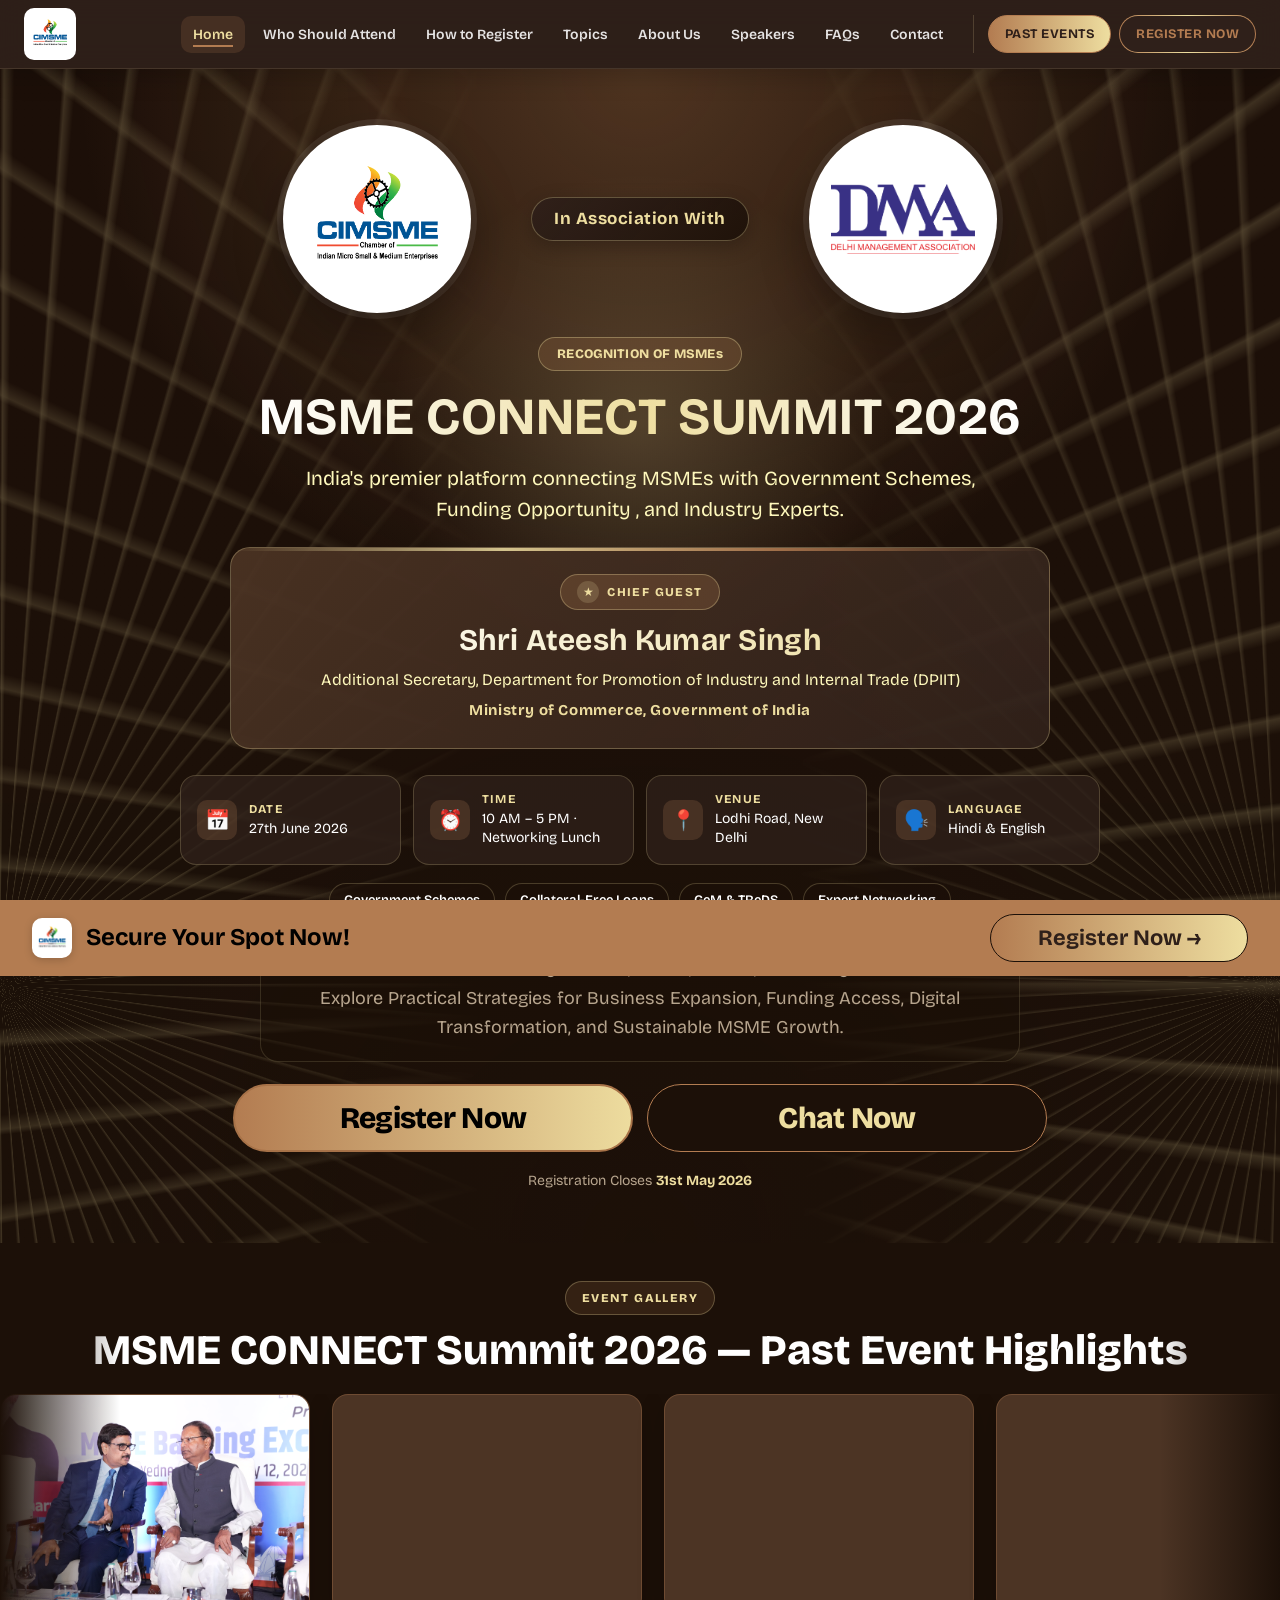
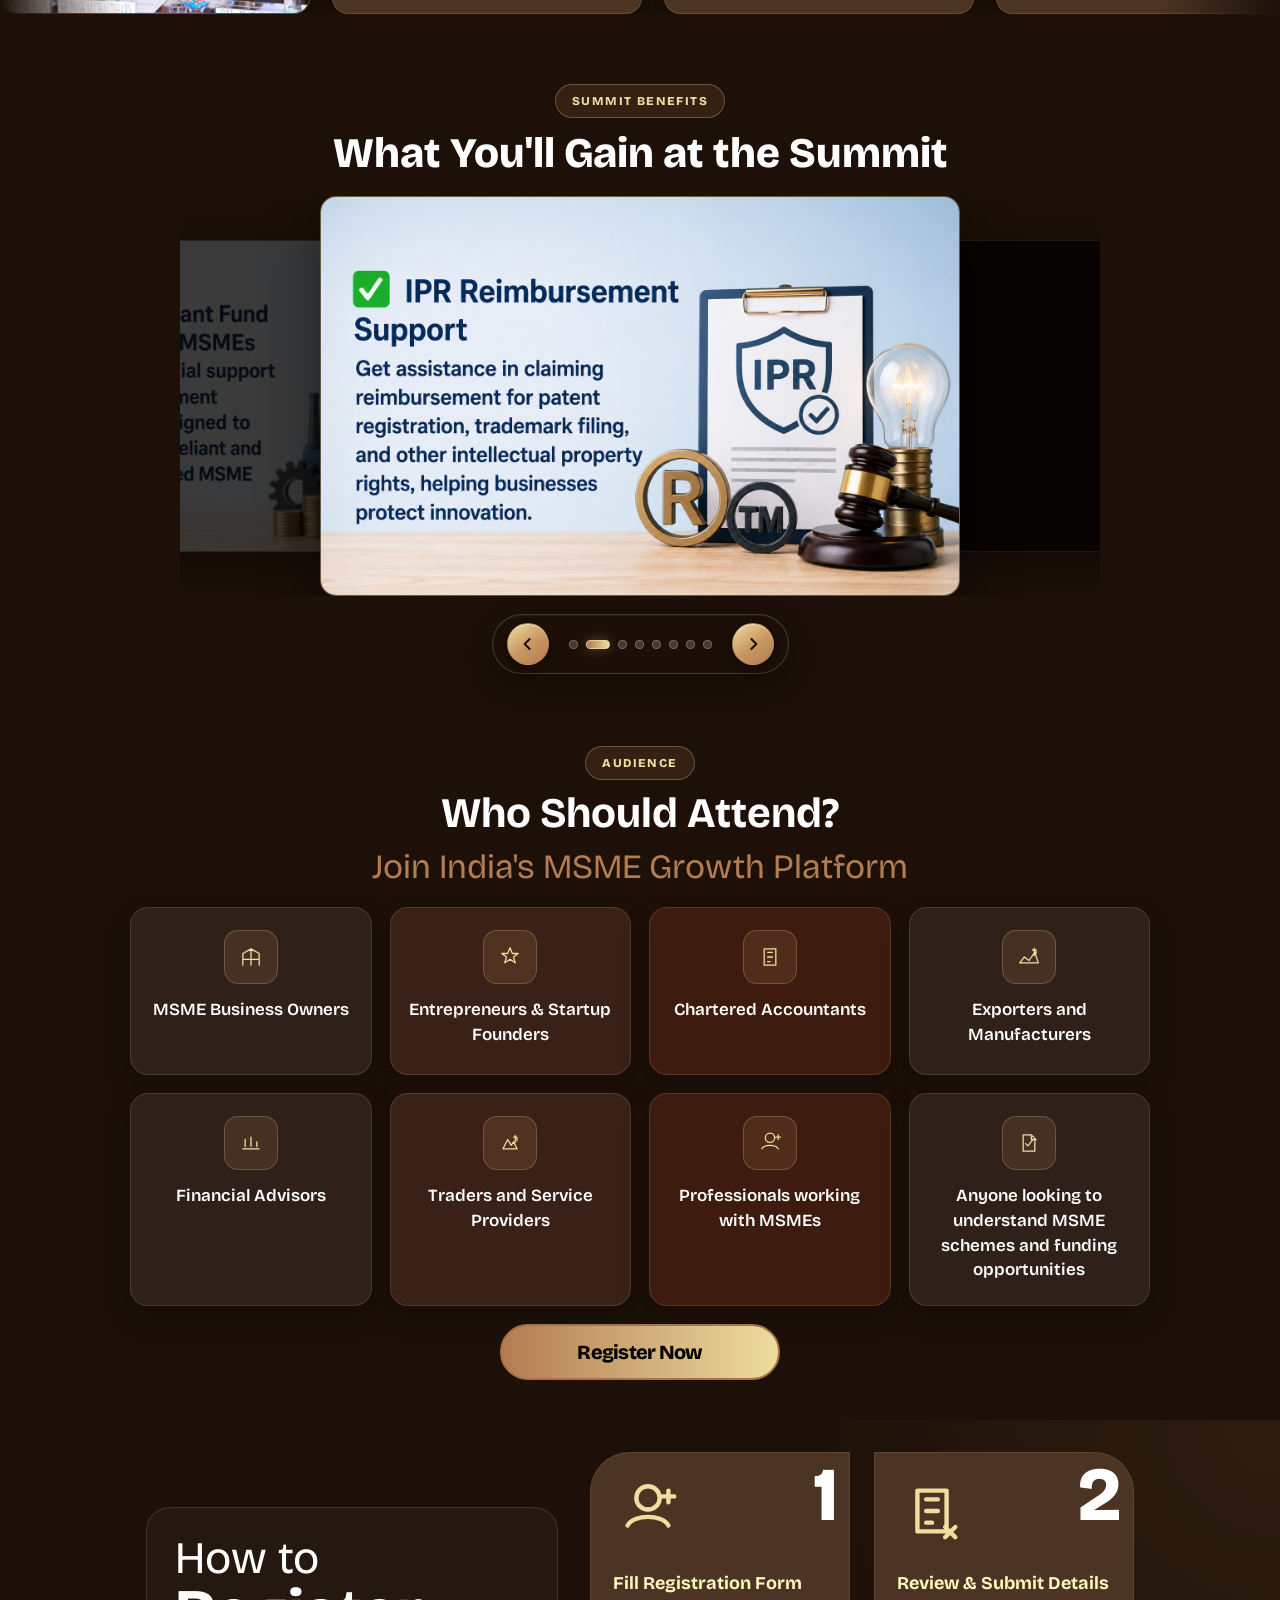
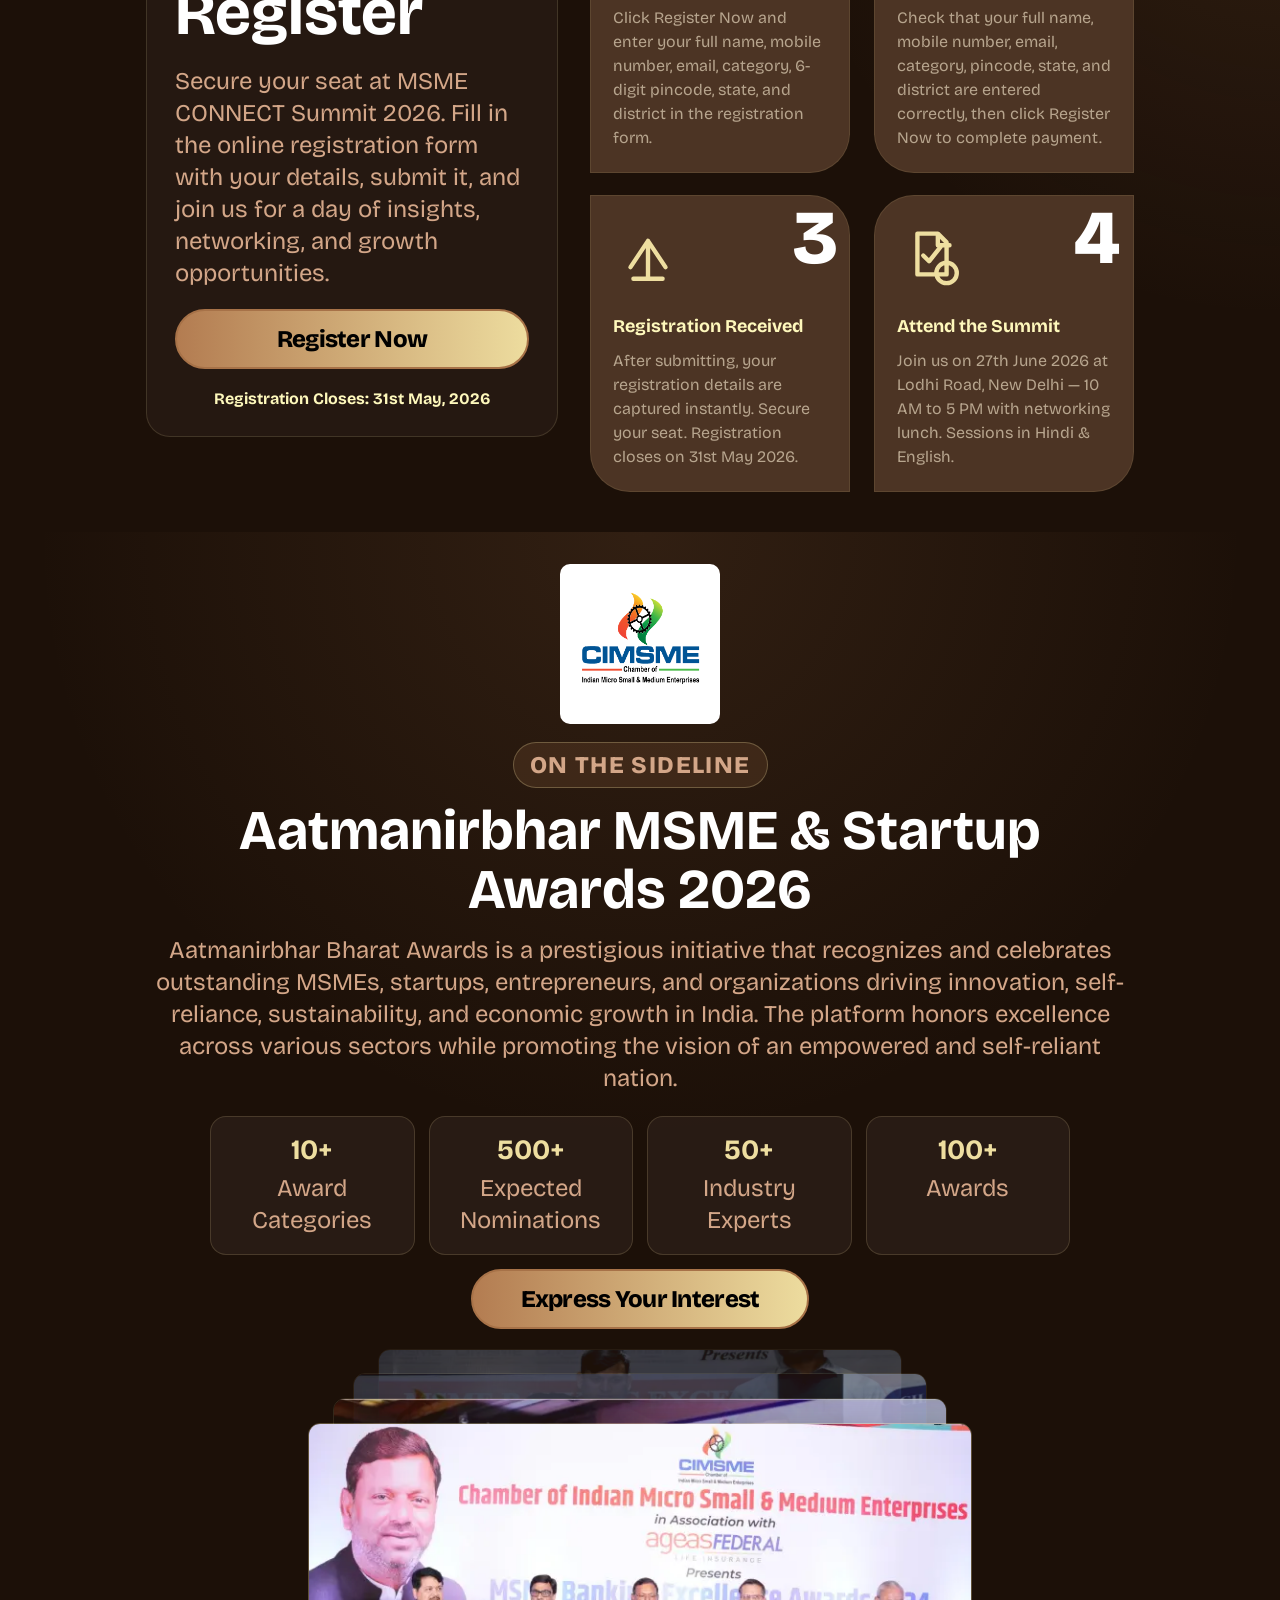
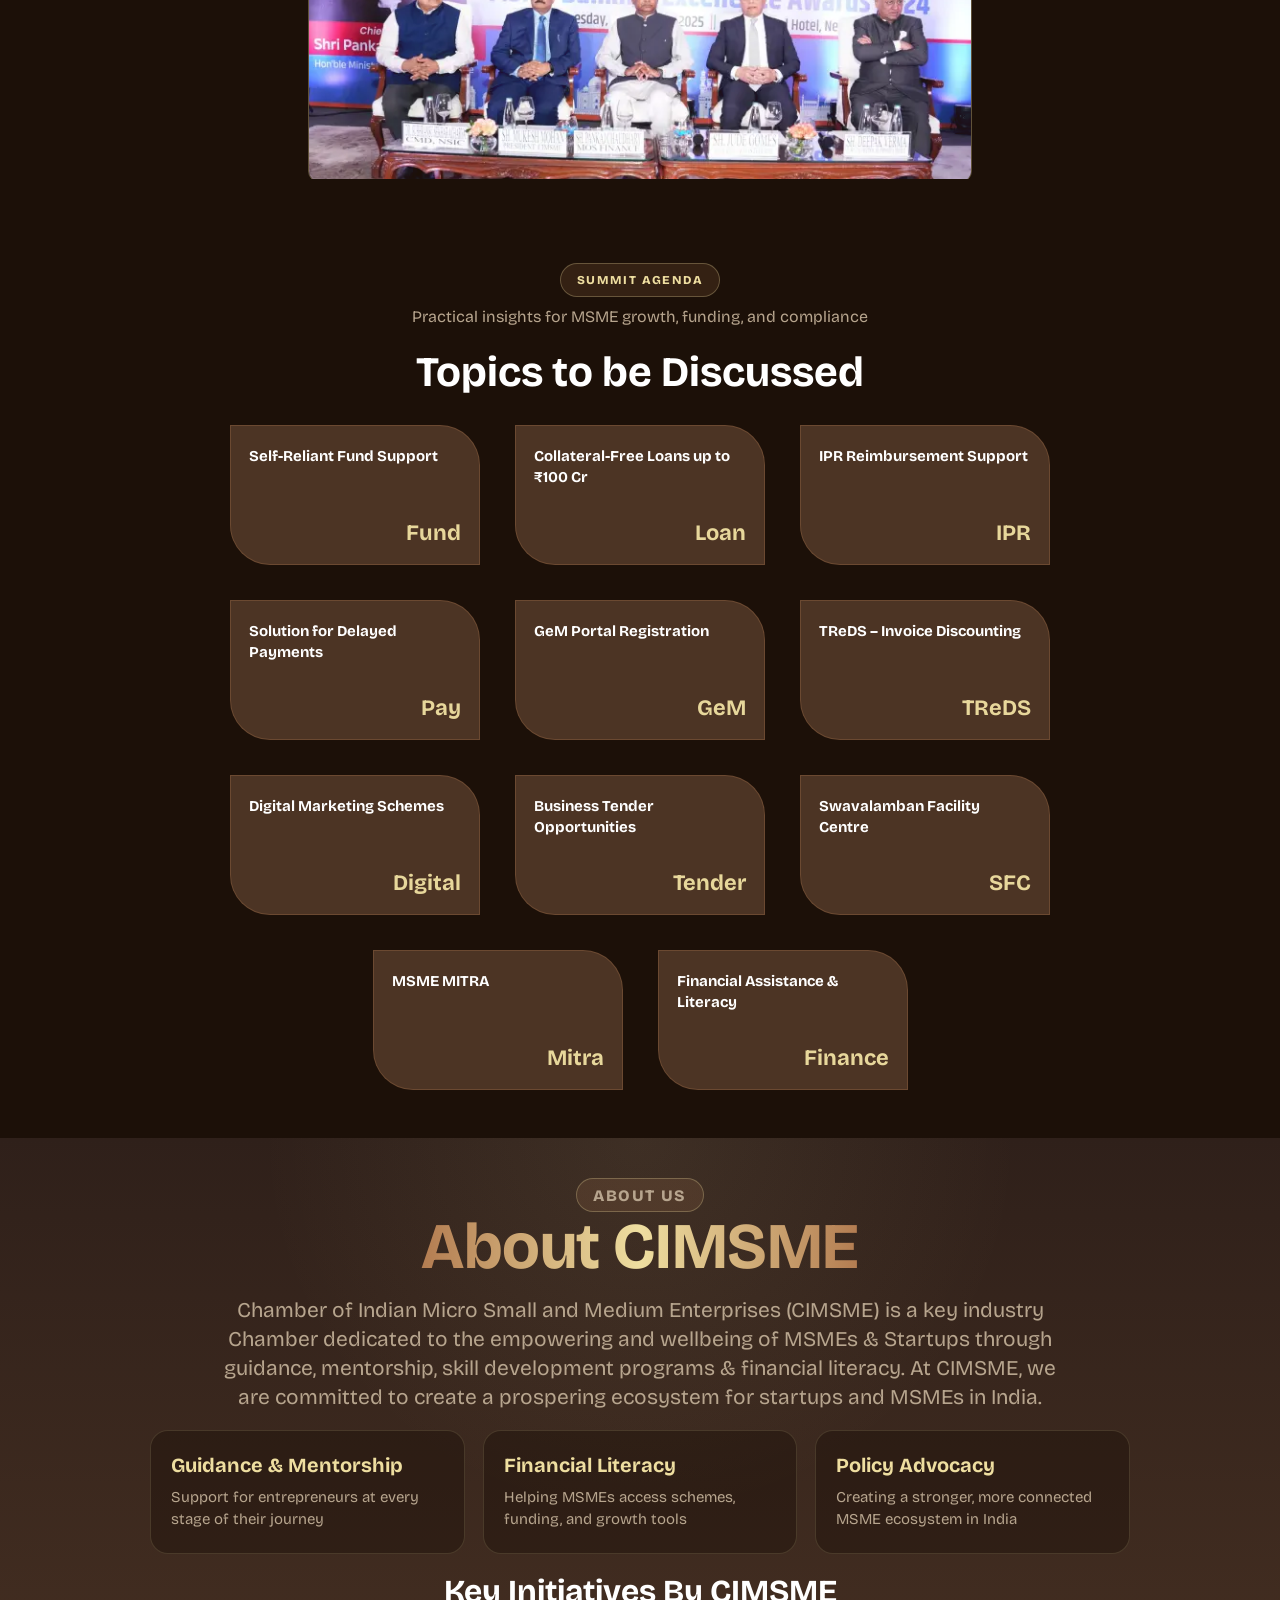
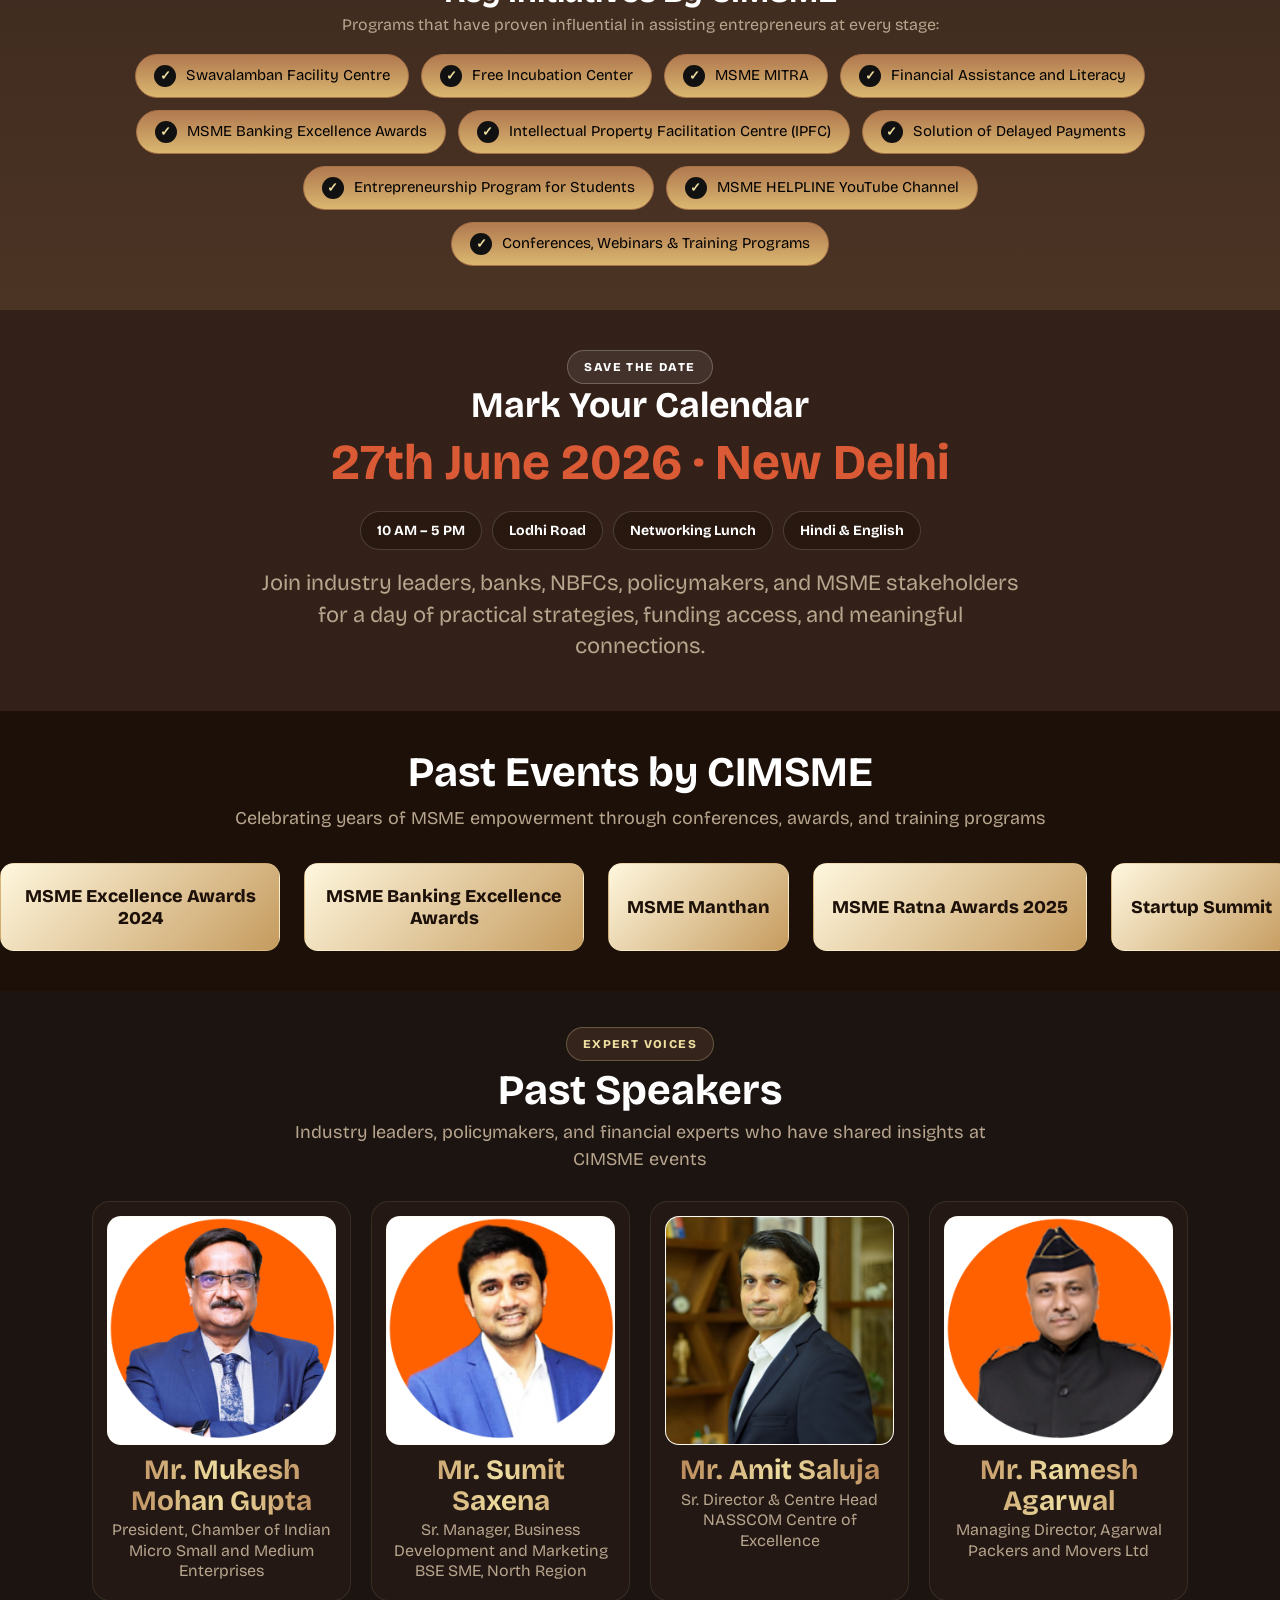
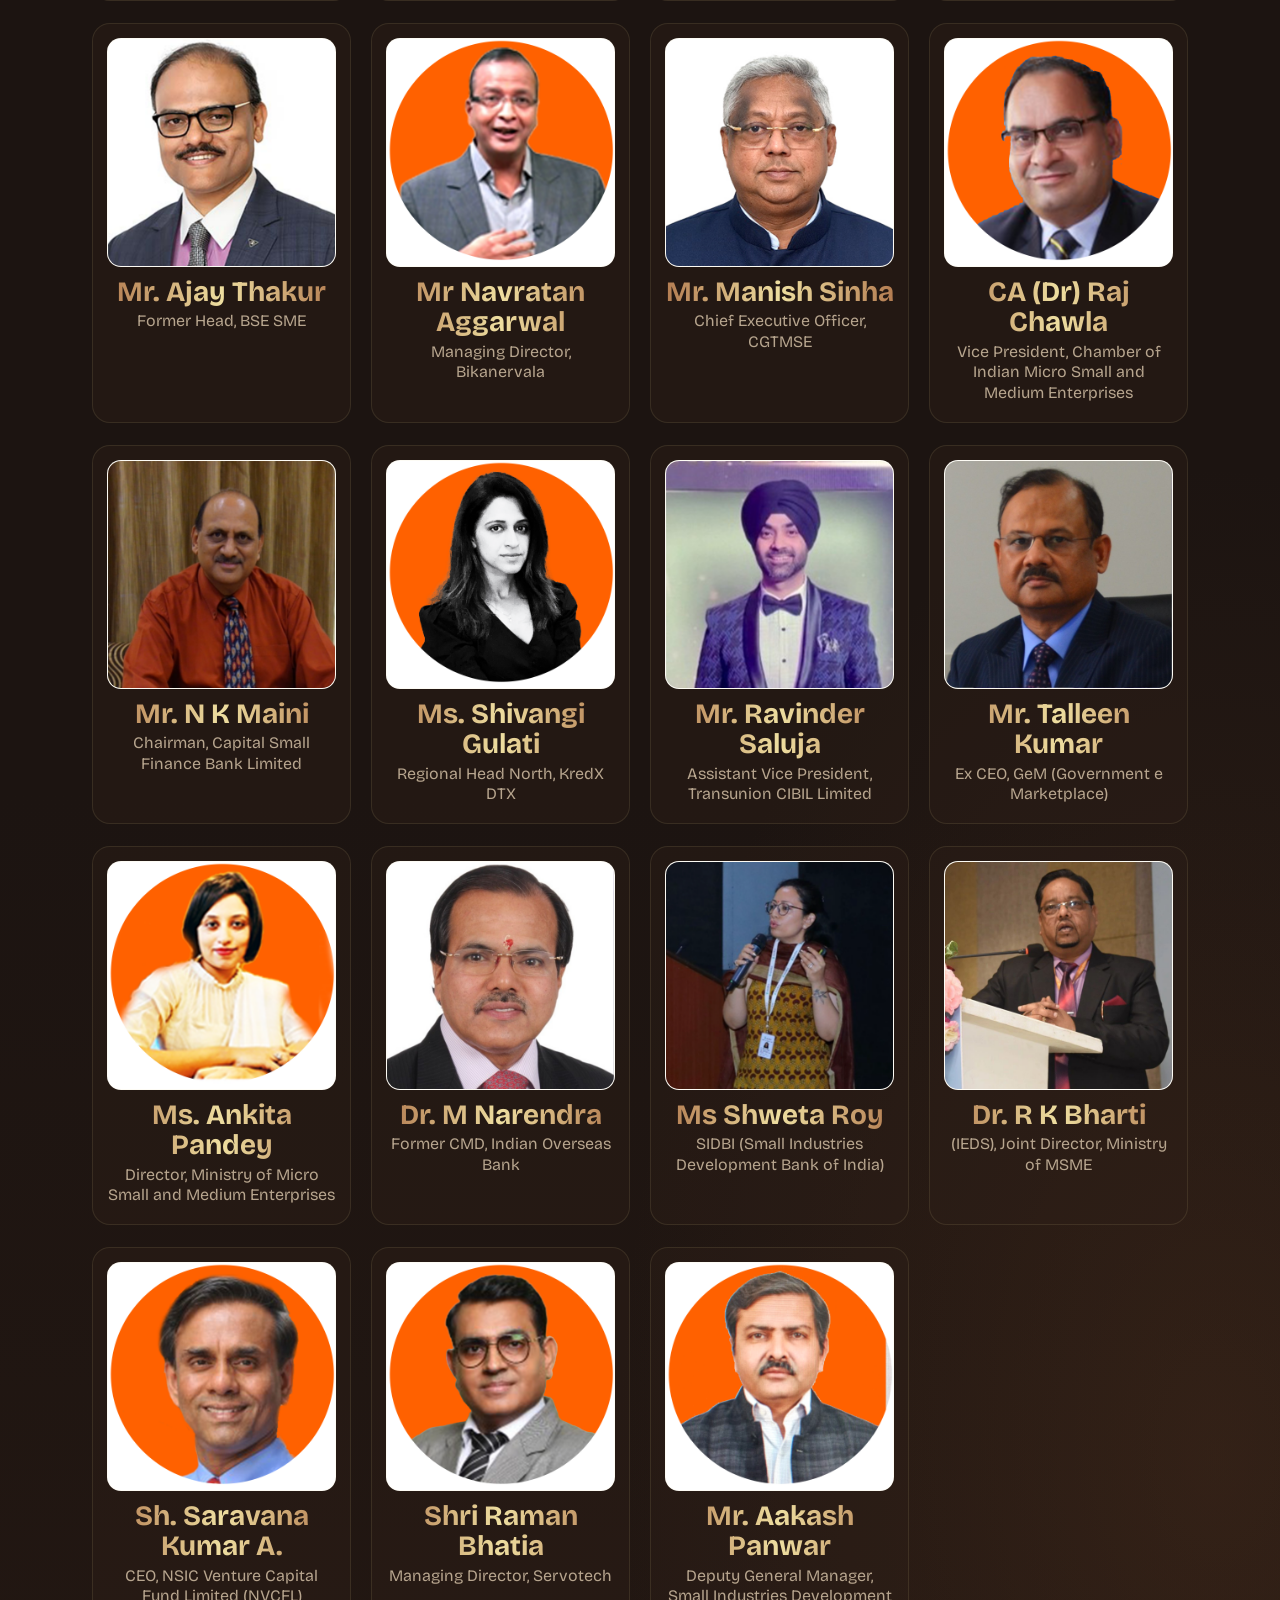
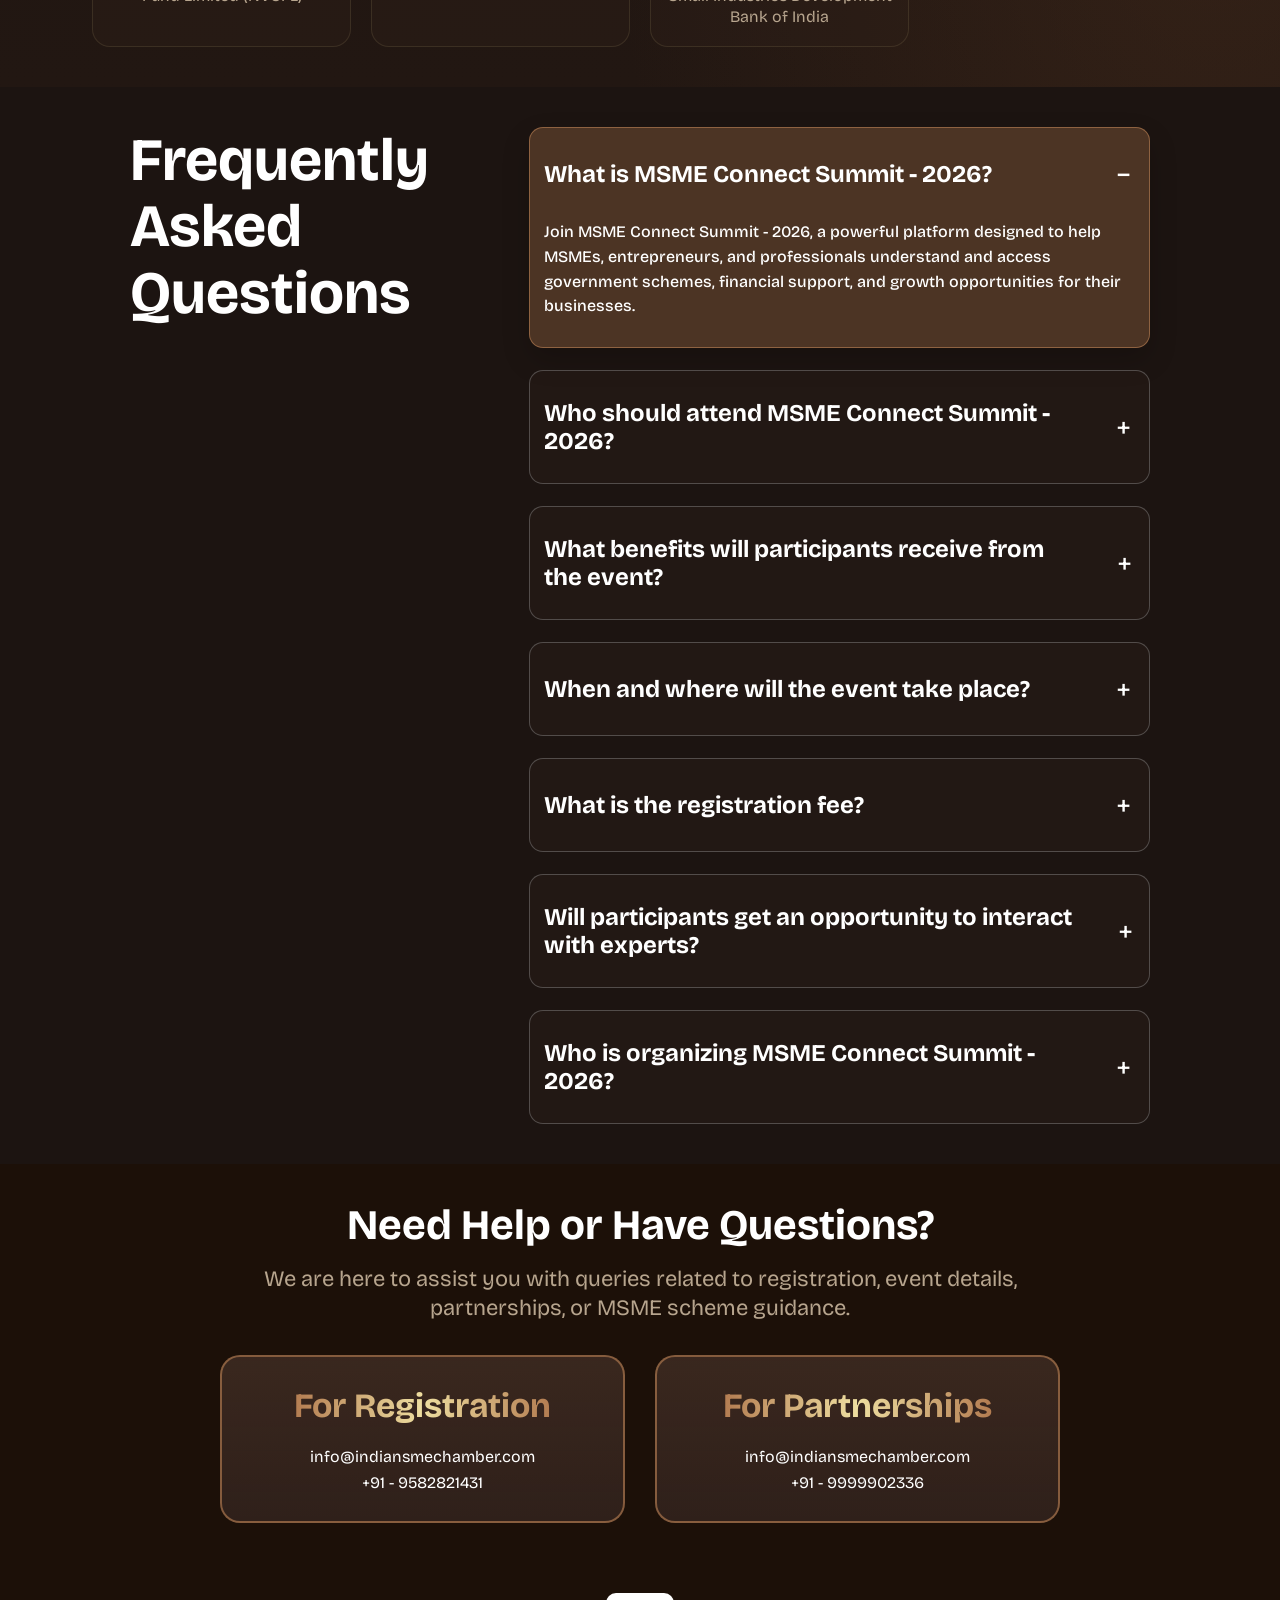
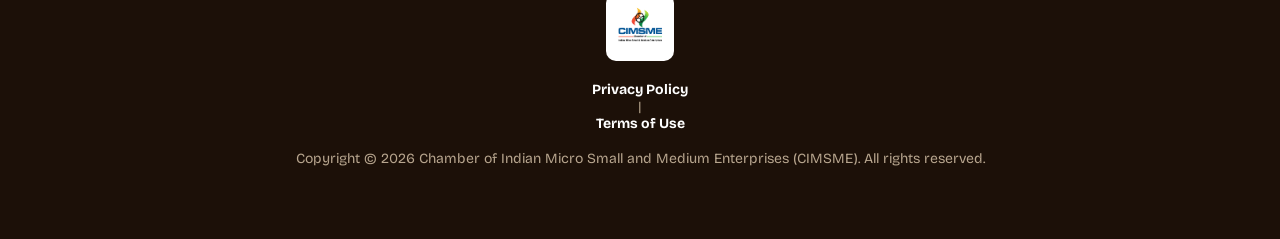
==== commit 602ad5ce: "Initial commit: MSME CONNECT Summit 2026 event website" ====
--- a/index.html
+++ b/index.html
@@ -14,7 +14,7 @@
       href="https://fonts.googleapis.com/css2?family=Bricolage+Grotesque:opsz,wght@12..96,200..800&display=swap"
       rel="stylesheet"
     />
-    <link rel="stylesheet" href="styles.css" />
+    <link rel="stylesheet" href="styles.css?v=20260610" />
     <link rel="icon" href="images/logo.png" type="image/png" />
   </head>
   <body>
@@ -93,6 +93,16 @@
                 height="160"
               />
             </div>
+            <p class="hero-association-text">In Association With</p>
+            <div class="hero-logo-circle">
+              <img
+                src="images/DMA_Logo.png"
+                alt="DMA"
+                class="site-logo site-logo--hero"
+                width="160"
+                height="160"
+              />
+            </div>
           </div>
 
           <span class="hero-badge">RECOGNITION OF MSMEs</span>
@@ -100,6 +110,18 @@
           <p class="hero-subtitle">
             India's premier platform connecting MSMEs with Government Schemes, Funding Opportunity , and Industry Experts.
           </p>
+
+          <article class="hero-chief-guest" tabindex="0" aria-label="Chief Guest">
+            <div class="hero-chief-guest-head">
+              <span class="hero-chief-guest-icon" aria-hidden="true">★</span>
+              <span class="hero-chief-guest-label">Chief Guest</span>
+            </div>
+            <h3 class="hero-chief-guest-name">Shri Ateesh Kumar Singh</h3>
+            <p class="hero-chief-guest-role">
+              Additional Secretary, Department for Promotion of Industry and Internal Trade (DPIIT)
+            </p>
+            <p class="hero-chief-guest-ministry">Ministry of Commerce, Government of India</p>
+          </article>
 
           <div class="hero-meta-grid">
             <article class="hero-meta-card" tabindex="0">
--- a/styles.css
+++ b/styles.css
@@ -555,24 +555,108 @@
 }
 
 .hero-logo-wrap {
-  display: flex;
+  display: grid;
+  grid-template-columns: repeat(2, auto);
+  grid-template-rows: auto auto;
+  justify-content: center;
   align-items: center;
-  justify-content: center;
-  margin-bottom: 4px;
+  column-gap: clamp(20px, 7vw, 40px);
+  row-gap: 14px;
+  width: 100%;
+  max-width: 100%;
+  padding: 0 12px;
+  margin-bottom: 6px;
+}
+
+.hero-logo-wrap > .hero-logo-circle:first-child {
+  grid-column: 1;
+  grid-row: 1;
+  justify-self: end;
+}
+
+.hero-logo-wrap > .hero-association-text {
+  grid-column: 1 / -1;
+  grid-row: 2;
+  justify-self: center;
+}
+
+.hero-logo-wrap > .hero-logo-circle:last-child {
+  grid-column: 2;
+  grid-row: 1;
+  justify-self: start;
 }
 
 .hero-logo-circle {
-  width: clamp(148px, 22vw, 196px);
-  height: clamp(148px, 22vw, 196px);
+  flex-shrink: 0;
+  width: clamp(108px, 28vw, 148px);
+  height: clamp(108px, 28vw, 148px);
   display: grid;
   place-items: center;
-  padding: 22px;
+  padding: clamp(14px, 3.5vw, 20px);
   border-radius: 50%;
   background: #fff;
   box-shadow:
-    0 20px 50px rgba(0, 0, 0, 0.28),
-    0 0 0 10px rgba(255, 255, 255, 0.08);
-  animation: logoFloat 5s ease-in-out infinite;
+    0 16px 40px rgba(0, 0, 0, 0.24),
+    0 0 0 8px rgba(255, 255, 255, 0.08);
+  animation: none;
+}
+
+.hero-association-text {
+  position: relative;
+  z-index: 2;
+  isolation: isolate;
+  flex-shrink: 0;
+  margin: 0;
+  padding: 8px 18px;
+  color: var(--gold-b);
+  font-size: clamp(12px, 3.4vw, 15px);
+  font-weight: 700;
+  font-style: normal;
+  line-height: 1.35;
+  letter-spacing: 0.5px;
+  text-align: center;
+  text-transform: none;
+  white-space: nowrap;
+  background: linear-gradient(135deg, rgba(47, 32, 26, 0.94), rgba(28, 16, 8, 0.9));
+  border: 1px solid rgba(238, 222, 160, 0.3);
+  border-radius: 999px;
+  box-shadow: 0 6px 20px rgba(0, 0, 0, 0.24);
+}
+
+@media (min-width: 900px) {
+  .hero-logo-wrap {
+    display: flex;
+    flex-direction: row;
+    flex-wrap: nowrap;
+    align-items: center;
+    justify-content: center;
+    gap: clamp(32px, 4.5vw, 56px);
+    padding: 0 20px;
+  }
+
+  .hero-logo-wrap > .hero-logo-circle:first-child,
+  .hero-logo-wrap > .hero-logo-circle:last-child,
+  .hero-logo-wrap > .hero-association-text {
+    grid-column: auto;
+    grid-row: auto;
+    justify-self: auto;
+  }
+
+  .hero-logo-circle {
+    width: clamp(148px, 16vw, 188px);
+    height: clamp(148px, 16vw, 188px);
+    padding: 22px;
+    box-shadow:
+      0 20px 50px rgba(0, 0, 0, 0.28),
+      0 0 0 6px rgba(255, 255, 255, 0.08);
+    animation: logoFloat 5s ease-in-out infinite;
+  }
+
+  .hero-association-text {
+    padding: 10px 22px;
+    font-size: clamp(14px, 1.4vw, 17px);
+    margin: 0 4px;
+  }
 }
 
 .hero-badge {
@@ -611,6 +695,144 @@
   color: var(--cream);
   font-size: clamp(16px, 2.2vw, 20px);
   line-height: 1.55;
+}
+
+.hero-chief-guest {
+  position: relative;
+  width: min(100%, 820px);
+  margin: 4px 0 2px;
+  padding: clamp(18px, 3vw, 26px) clamp(20px, 4vw, 32px);
+  border-radius: 20px;
+  border: 1px solid rgba(238, 222, 160, 0.28);
+  background:
+    linear-gradient(135deg, rgba(76, 52, 36, 0.92), rgba(47, 32, 26, 0.88)),
+    radial-gradient(circle at top right, rgba(238, 222, 160, 0.12), transparent 55%);
+  backdrop-filter: blur(14px);
+  text-align: center;
+  cursor: default;
+  overflow: hidden;
+  animation: heroFadeIn 0.75s ease 0.1s both;
+  transition: transform 0.3s ease, border-color 0.3s ease, box-shadow 0.3s ease, background 0.3s ease;
+}
+
+.hero-chief-guest::before {
+  content: "";
+  position: absolute;
+  inset: 0 auto auto 0;
+  width: 100%;
+  height: 3px;
+  background: linear-gradient(90deg, transparent, var(--gold-b), var(--gold-a), transparent);
+  opacity: 0.85;
+}
+
+.hero-chief-guest::after {
+  content: "";
+  position: absolute;
+  inset: -40% auto auto -30%;
+  width: 55%;
+  height: 140%;
+  background: linear-gradient(120deg, transparent 42%, rgba(238, 222, 160, 0.14) 50%, transparent 58%);
+  transform: translateX(-120%);
+  transition: transform 0.75s ease;
+  pointer-events: none;
+}
+
+.hero-chief-guest:hover,
+.hero-chief-guest:focus-visible {
+  transform: translateY(-5px);
+  border-color: rgba(238, 222, 160, 0.52);
+  box-shadow:
+    0 18px 40px rgba(0, 0, 0, 0.28),
+    0 0 0 1px rgba(238, 222, 160, 0.12);
+  outline: none;
+}
+
+.hero-chief-guest:hover::after,
+.hero-chief-guest:focus-visible::after {
+  transform: translateX(220%);
+}
+
+.hero-chief-guest-head {
+  display: inline-flex;
+  align-items: center;
+  justify-content: center;
+  gap: 8px;
+  margin-bottom: 12px;
+  padding: 6px 16px;
+  border-radius: 999px;
+  border: 1px solid rgba(238, 222, 160, 0.32);
+  background: rgba(179, 124, 81, 0.24);
+}
+
+.hero-chief-guest-icon {
+  display: inline-flex;
+  align-items: center;
+  justify-content: center;
+  width: 22px;
+  height: 22px;
+  border-radius: 50%;
+  background: rgba(238, 222, 160, 0.18);
+  color: var(--gold-b);
+  font-size: 12px;
+  line-height: 1;
+  animation: chiefGuestPulse 2.4s ease-in-out infinite;
+}
+
+.hero-chief-guest-label {
+  color: var(--gold-b);
+  font-size: 12px;
+  font-weight: 800;
+  letter-spacing: 1.4px;
+  text-transform: uppercase;
+}
+
+.hero-chief-guest-name {
+  margin: 0 0 10px;
+  color: #fff;
+  font-size: clamp(20px, 3.6vw, 30px);
+  font-weight: 700;
+  line-height: 1.2;
+  letter-spacing: 0.3px;
+  background: linear-gradient(90deg, #fff 0%, var(--gold-b) 45%, #fff 90%);
+  background-size: 200% auto;
+  -webkit-background-clip: text;
+  background-clip: text;
+  color: transparent;
+  animation: goldShift 6s linear infinite;
+}
+
+.hero-chief-guest-role,
+.hero-chief-guest-ministry {
+  margin: 0;
+  color: var(--cream);
+  font-size: clamp(13px, 2vw, 16px);
+  line-height: 1.55;
+}
+
+.hero-chief-guest-role {
+  max-width: 720px;
+  margin-inline: auto;
+}
+
+.hero-chief-guest-ministry {
+  margin-top: 6px;
+  color: var(--gold-b);
+  font-size: clamp(12px, 1.8vw, 15px);
+  font-weight: 700;
+  letter-spacing: 0.6px;
+  white-space: nowrap;
+}
+
+@keyframes chiefGuestPulse {
+  0%,
+  100% {
+    transform: scale(1);
+    box-shadow: 0 0 0 0 rgba(238, 222, 160, 0.35);
+  }
+  50% {
+    transform: scale(1.08);
+    box-shadow: 0 0 0 6px rgba(238, 222, 160, 0);
+  }
 }
 
 .hero-meta-grid {
@@ -3305,10 +3527,36 @@
     width: 88%;
   }
 
+  .hero-logo-wrap {
+    column-gap: clamp(16px, 6vw, 32px);
+    row-gap: 12px;
+    padding: 0 10px;
+  }
+
   .hero-logo-circle {
-    width: 132px;
-    height: 132px;
-    padding: 18px;
+    width: clamp(104px, 26vw, 124px);
+    height: clamp(104px, 26vw, 124px);
+    padding: 16px;
+  }
+
+  .hero-association-text {
+    font-size: clamp(11px, 3.2vw, 13px);
+    padding: 7px 16px;
+    letter-spacing: 0.45px;
+  }
+
+  .hero-chief-guest {
+    padding: 16px 14px;
+    border-radius: 16px;
+  }
+
+  .hero-chief-guest-name {
+    font-size: clamp(18px, 5vw, 22px);
+  }
+
+  .hero-chief-guest-role,
+  .hero-chief-guest-ministry {
+    font-size: clamp(12px, 3.4vw, 14px);
   }
 
   .hero-meta-grid {
@@ -4114,6 +4362,38 @@
     padding-right: 16px;
   }
 
+  .hero-logo-wrap {
+    column-gap: 14px;
+    row-gap: 10px;
+    padding: 0 6px;
+  }
+
+  .hero-logo-circle {
+    width: 100px;
+    height: 100px;
+    padding: 14px;
+  }
+
+  .hero-association-text {
+    font-size: 11px;
+    padding: 6px 12px;
+    letter-spacing: 0.35px;
+  }
+
+  .hero-chief-guest {
+    padding: 14px 12px;
+  }
+
+  .hero-chief-guest-head {
+    margin-bottom: 10px;
+    padding: 5px 12px;
+  }
+
+  .hero-chief-guest-label {
+    font-size: 11px;
+    letter-spacing: 1.1px;
+  }
+
   .about-stats {
     grid-template-columns: 1fr 1fr;
   }
